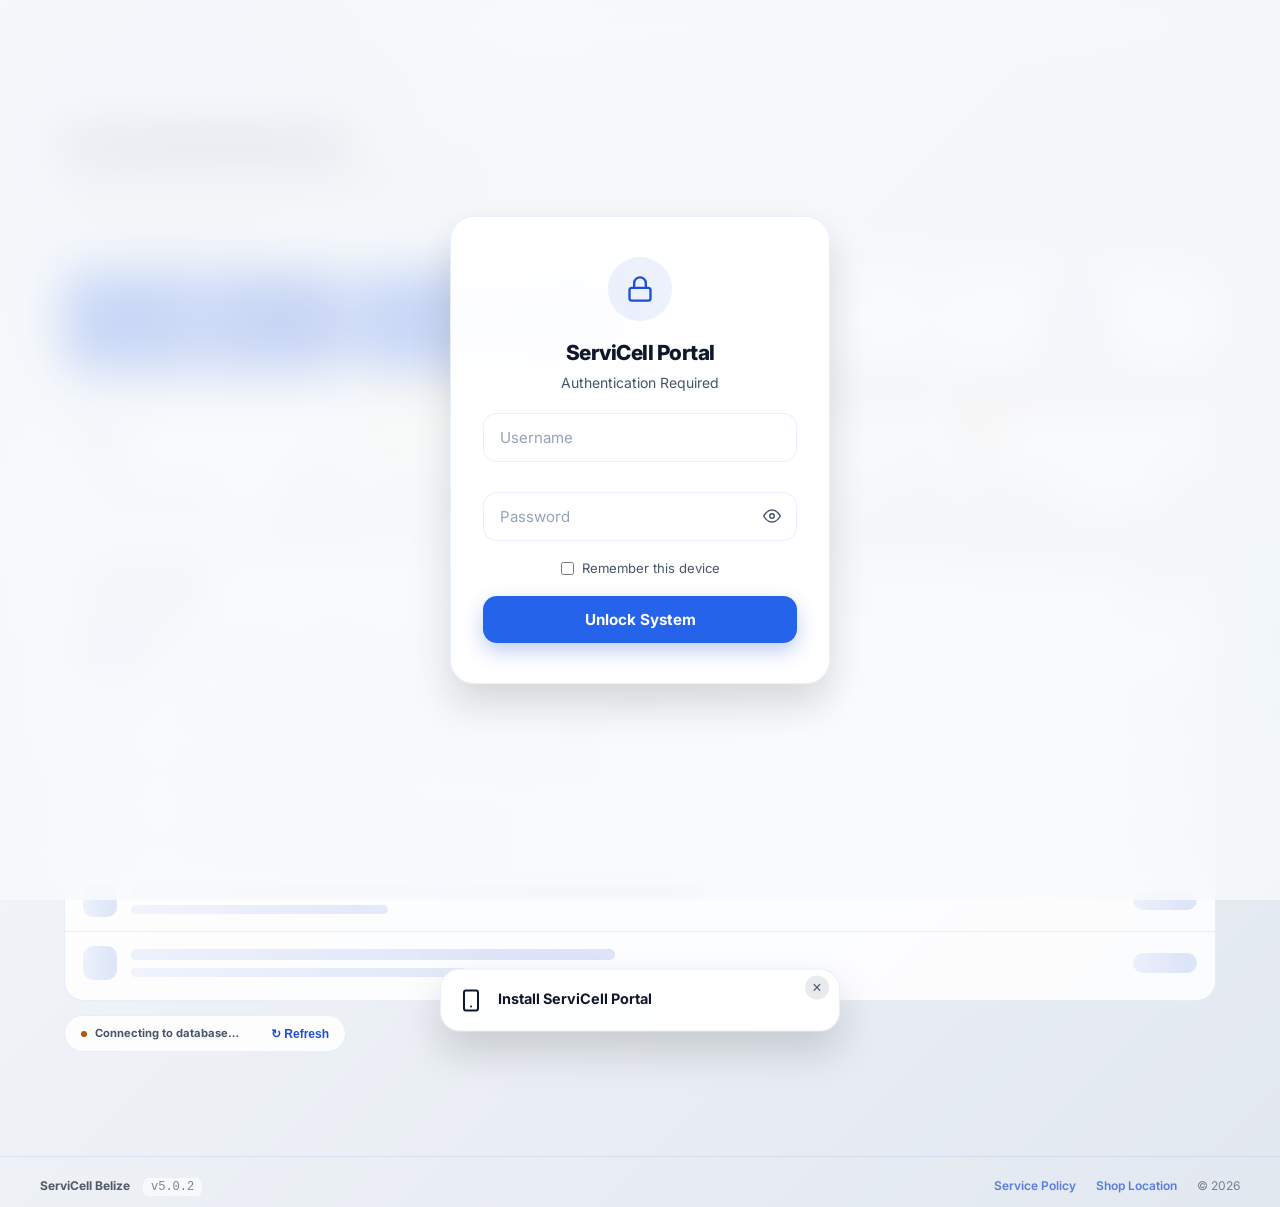
==== index.html @ 921173c6 "Allow pinch-zoom on every page, with 16px form fields on touch screens. Every page set maximum-scale" ====
<!DOCTYPE html>
<html lang="en" data-sc-build="20261112b">

<head>
    <link rel="manifest" href="manifest.json">
    <link rel="icon" href="favicon.png">
    <meta charset="UTF-8">
    <meta name="theme-color" content="#0f172a">
    <meta name="viewport" content="width=device-width, initial-scale=1.0">
    <title>Staff Portal | Home</title>
    <link rel="preconnect" href="https://fonts.googleapis.com">
    <link href="https://fonts.googleapis.com/css2?family=Inter:wght@400;500;600;700;800&display=swap" rel="stylesheet">
    <link rel="stylesheet" href="css/variables.css">
    <link rel="stylesheet" href="css/perf.css">
    <link rel="stylesheet" href="css/nav.css">
    <link rel="stylesheet" href="css/v5-shell.css">
    <link rel="stylesheet" href="css/v5-qol.css">
    <link rel="stylesheet" href="css/v5-a11y.css">
    <link rel="stylesheet" href="css/footer.css">
    <link rel="stylesheet" href="css/splash.css">

    <style>
        * {
            margin: 0;
            padding: 0;
            box-sizing: border-box;
        }

        body {
            font-family: var(--font-family);
            background: var(--bg-gradient);
            color: var(--text-main);
            line-height: 1.5;
            min-height: 100vh;
        }

        /* ── Background depth blobs ── */
        .bg-blobs {
            position: fixed;
            inset: 0;
            pointer-events: none;
            z-index: 0;
            overflow: hidden;
        }
        .bg-blob {
            position: absolute;
            border-radius: 50%;
            filter: blur(90px);
            opacity: 0.35;
        }
        .bg-blob-1 {
            width: 500px; height: 500px;
            background: rgba(var(--primary-rgb),0.18);
            top: -120px; left: -100px;
        }
        .bg-blob-2 {
            width: 400px; height: 400px;
            background: rgba(16,185,129,0.12);
            bottom: 10%; right: -80px;
        }
        .bg-blob-3 {
            width: 300px; height: 300px;
            background: rgba(245,158,11,0.09);
            top: 50%; left: 55%;
        }

        main {
            position: relative;
            z-index: 1;
            max-width: 1200px;
            margin: 0 auto;
            padding: calc(56px + var(--space-xl)) var(--space-md) var(--space-xl);
        }

        /* ── Page Header ── */
        .dash-header {
            margin-bottom: var(--space-lg);
            animation: fadeInUp 0.4s ease both;
        }

        .dash-header h1 {
            font-size: 1.9rem;
            font-weight: var(--font-bold);
            letter-spacing: -0.5px;
            color: var(--text-main);
        }

        .dash-header p {
            color: var(--text-dim);
            font-size: 0.92rem;
            margin-top: 4px;
        }

        .dash-header .date-chip {
            display: inline-flex;
            align-items: center;
            gap: 6px;
            margin-top: 10px;
            background: var(--glass);
            border: 1px solid var(--glass-border);
            border-radius: var(--radius-full);
            padding: 5px 14px;
            font-size: 0.78rem;
            font-weight: 600;
            color: var(--text-dim);
            backdrop-filter: blur(8px);
        }

        /* ── Stats Grid ── */
        .stats {
            display: grid;
            grid-template-columns: repeat(4, 1fr);
            gap: 14px;
            margin-bottom: var(--space-lg);
            animation: fadeInUp 0.4s ease 0.05s both;
        }

        .stat-card {
            background: var(--glass);
            border: 1px solid var(--glass-border);
            border-radius: 20px;
            padding: 22px 20px;
            box-shadow: var(--shadow-sm);
            backdrop-filter: blur(12px);
            position: relative;
            overflow: hidden;
            display: block;
            color: inherit;
            text-decoration: none;
            -webkit-tap-highlight-color: transparent;
            transition: transform var(--transition-fast), box-shadow var(--transition-fast), border-color var(--transition-fast);
        }

        @media (hover: hover) {
            .stat-card:hover {
                transform: translateY(-3px);
                box-shadow: var(--shadow-md);
                border-color: rgba(var(--primary-rgb), 0.3);
            }
        }

        .stat-card:active { transform: scale(0.98); }
        .stat-card:focus-visible { outline: 2px solid var(--primary); outline-offset: 2px; }

        .stat-card::before {
            content: '';
            position: absolute;
            top: 0;
            left: 0;
            width: 100%;
            height: 3px;
        }

        .stat-card.total::before  { background: var(--primary-fill); }
        .stat-card.progress::before { background: var(--warning); }
        .stat-card.ready::before  { background: var(--success); }
        .stat-card.urgent::before { background: var(--danger); }

        /* Subtle tinted glow in bottom-right corner */
        .stat-card::after {
            content: '';
            position: absolute;
            bottom: -30px;
            right: -30px;
            width: 100px;
            height: 100px;
            border-radius: 50%;
            opacity: 0.07;
        }
        .stat-card.total::after   { background: var(--primary-fill); }
        .stat-card.progress::after { background: var(--warning); }
        .stat-card.ready::after   { background: var(--success); }
        .stat-card.urgent::after  { background: var(--danger); }

        .stat-header {
            display: flex;
            align-items: center;
            justify-content: space-between;
            margin-bottom: 16px;
        }

        .stat-icon {
            width: 38px;
            height: 38px;
            border-radius: 11px;
            display: flex;
            align-items: center;
            justify-content: center;
            flex-shrink: 0;
        }

        .stat-icon svg { display: block; }

        .stat-card.total .stat-icon    { background: rgba(var(--primary-rgb),0.1);  color: var(--primary); }
        .stat-card.progress .stat-icon { background: rgba(245,158,11,0.1); color: var(--warning); }
        .stat-card.ready .stat-icon    { background: rgba(16,185,129,0.1); color: var(--success); }
        .stat-card.urgent .stat-icon   { background: rgba(239,68,68,0.1);  color: var(--danger); }

        .stat-value {
            font-size: 2.4rem;
            font-weight: var(--font-bold);
            line-height: 1;
            margin-bottom: 4px;
        }

        .stat-card.total .stat-value    { color: var(--primary); }
        .stat-card.progress .stat-value { color: var(--warning); }
        .stat-card.ready .stat-value    { color: var(--success); }
        .stat-card.urgent .stat-value   { color: var(--danger); }

        .stat-label {
            font-size: 0.72rem;
            font-weight: 700;
            text-transform: uppercase;
            letter-spacing: 0.8px;
            color: var(--text-dim);
        }

        .stat-loading {
            width: 40px;
            height: 8px;
            background: var(--glass-border);
            border-radius: 4px;
            animation: shimmer 1.5s infinite;
        }

        @keyframes shimmer {
            0%, 100% { opacity: 0.4; }
            50%       { opacity: 1; }
        }

        /* ── Two-col layout ── */
        .dash-grid {
            display: grid;
            grid-template-columns: 1fr;
            gap: 14px;
            animation: fadeInUp 0.4s ease 0.1s both;
        }

        /* ── Shared section card ── */
        .section-card {
            background: var(--glass);
            border: 1px solid var(--glass-border);
            border-radius: 20px;
            backdrop-filter: blur(12px);
            overflow: hidden;
        }

        .section-head {
            display: flex;
            align-items: center;
            justify-content: space-between;
            padding: 18px 22px 14px;
            border-bottom: 1px solid var(--glass-border);
        }

        .section-head h2 {
            font-size: 0.95rem;
            font-weight: 800;
            letter-spacing: -0.2px;
            color: var(--text-main);
            display: flex;
            align-items: center;
            gap: 8px;
        }

        .section-head h2 svg {
            color: var(--primary);
            flex-shrink: 0;
        }

        .section-head a {
            font-size: 0.75rem;
            font-weight: 600;
            color: var(--text-dim);
            text-decoration: none;
            transition: color var(--transition-fast);
            display: flex;
            align-items: center;
            gap: 4px;
        }

        .section-head a:hover { color: var(--primary); }

        /* ── Activity Feed ── */
        .activity-list { padding: 6px 0; }

        .activity-item {
            display: flex;
            align-items: center;
            gap: 14px;
            padding: 13px 22px;
            border-bottom: 1px solid var(--glass-border);
            transition: background var(--transition-fast);
            cursor: pointer;
            position: relative;
            color: inherit;
            text-decoration: none;
            -webkit-tap-highlight-color: transparent;
        }

        .activity-item:last-child { border-bottom: none; }

        @media (hover: hover) {
            .activity-item:hover { background: rgba(var(--primary-rgb),0.06); }
            .activity-item:hover .activity-chevron { color: var(--primary); transform: translateX(2px); }
        }

        .activity-item:active { background: rgba(var(--primary-rgb),0.1); }
        .activity-item:focus-visible { outline: 2px solid var(--primary); outline-offset: -2px; }

        .activity-chevron {
            flex-shrink: 0;
            color: var(--text-light);
            transition: color var(--transition-fast), transform var(--transition-fast);
        }

        /* Left-edge urgency accent */
        .activity-item.status-fixing  { border-left: 3px solid var(--danger); padding-left: 19px; }
        .activity-item.status-testing  { border-left: 3px solid var(--warning); padding-left: 19px; }
        .activity-item.status-ready    { border-left: 3px solid var(--success); padding-left: 19px; }
        .activity-item.status-received { border-left: 3px solid var(--primary); padding-left: 19px; }
        .activity-item.status-resolved,
        .activity-item.status-unsuccessful,
        .activity-item.status-abandoned {
            border-left: 3px solid transparent;
            padding-left: 19px;
            opacity: 0.75;
        }

        .activity-icon {
            width: 36px;
            height: 36px;
            border-radius: 10px;
            display: flex;
            align-items: center;
            justify-content: center;
            flex-shrink: 0;
        }

        .activity-icon svg { display: block; }

        .activity-content { flex: 1; min-width: 0; }

        .activity-title {
            font-weight: 600;
            font-size: 0.88rem;
            white-space: nowrap;
            overflow: hidden;
            text-overflow: ellipsis;
            color: var(--text-main);
        }

        .activity-meta {
            font-size: 0.74rem;
            color: var(--text-dim);
            margin-top: 2px;
        }

        .activity-badge {
            flex-shrink: 0;
            padding: 3px 10px;
            border-radius: 99px;
            font-size: 0.64rem;
            font-weight: 800;
            text-transform: uppercase;
            letter-spacing: 0.5px;
        }

        .badge-received    { background: rgba(var(--primary-rgb),0.1);    color: var(--primary); }
        .badge-fixing      { background: rgba(239,68,68,0.1);    color: #dc2626; }
        .badge-testing     { background: rgba(245,158,11,0.1);   color: #d97706; }
        .badge-ready       { background: rgba(16,185,129,0.1);   color: #059669; }
        .badge-resolved    { background: rgba(34,197,94,0.1);    color: #16a34a; }
        .badge-unsuccessful { background: rgba(100,116,139,0.12); color: #475569; }
        .badge-abandoned   { background: rgba(153,27,27,0.1);    color: #991b1b; }
        .badge-default     { background: rgba(var(--primary-rgb),0.1);    color: var(--primary); }

        .activity-empty {
            padding: 40px 22px;
            text-align: center;
            color: var(--text-dim);
            font-size: 0.88rem;
        }

        /* ── Recent Jobs tabs ── */
        .recent-tabs {
            display: flex;
            gap: 6px;
            padding: 10px 16px;
            border-bottom: 1px solid var(--glass-border);
            overflow-x: auto;
            scrollbar-width: none;
            -webkit-overflow-scrolling: touch;
        }

        .recent-tabs::-webkit-scrollbar { display: none; }

        .recent-tab {
            flex-shrink: 0;
            display: inline-flex;
            align-items: center;
            gap: 6px;
            min-height: 34px;
            padding: 0 14px;
            border-radius: 99px;
            border: 1px solid transparent;
            background: transparent;
            color: var(--text-dim);
            font-family: var(--font-family);
            font-size: 0.8rem;
            font-weight: 700;
            cursor: pointer;
            -webkit-tap-highlight-color: transparent;
            transition: background var(--transition-fast), color var(--transition-fast), border-color var(--transition-fast);
        }

        @media (hover: hover) {
            .recent-tab:hover { color: var(--text-main); background: rgba(var(--primary-rgb),0.06); }
        }

        .recent-tab.active {
            background: rgba(var(--primary-rgb),0.12);
            border-color: rgba(var(--primary-rgb),0.25);
            color: var(--primary);
        }

        .recent-tab:focus-visible { outline: 2px solid var(--primary); outline-offset: 1px; }

        .recent-tab-count {
            min-width: 20px;
            padding: 1px 6px;
            border-radius: 99px;
            background: rgba(var(--primary-rgb),0.1);
            font-size: 0.68rem;
            font-weight: 800;
            text-align: center;
        }

        .recent-tab-count:empty { display: none; }
        .recent-tab.is-alert .recent-tab-count { background: rgba(239,68,68,0.14); color: var(--danger); }

        .activity-meta .meta-warn { color: var(--danger); font-weight: 700; }
        .activity-meta .meta-soft { color: var(--warning); font-weight: 700; }

        /* Rows with call/message buttons: a full-row link sits underneath the buttons */
        .activity-cover {
            position: absolute;
            inset: 0;
            z-index: 0;
            border-radius: inherit;
        }

        .activity-cover:focus-visible { outline: 2px solid var(--primary); outline-offset: -2px; }

        .activity-actions {
            position: relative;
            z-index: 1;
            display: flex;
            gap: 6px;
            flex-shrink: 0;
        }

        .activity-act {
            width: 36px;
            height: 36px;
            border-radius: 50%;
            display: grid;
            place-items: center;
            border: 1px solid var(--glass-border);
            background: var(--glass-strong);
            color: var(--primary);
            text-decoration: none;
            -webkit-tap-highlight-color: transparent;
            transition: background var(--transition-fast), transform var(--transition-fast);
        }

        .activity-act.call { color: var(--success); }

        @media (hover: hover) {
            .activity-act:hover { background: rgba(var(--primary-rgb),0.12); transform: translateY(-1px); }
        }

        .activity-act:active { transform: scale(0.94); }

        /* ── Sync bar ── */
        .sync-bar {
            display: flex;
            align-items: center;
            justify-content: space-between;
            margin-top: 14px;
            padding: 9px 16px;
            background: var(--glass);
            border: 1px solid var(--glass-border);
            border-radius: var(--radius-full);
            font-size: 0.7rem;
            font-weight: 700;
            color: var(--text-dim);
            backdrop-filter: blur(8px);
            animation: fadeInUp 0.4s ease 0.15s both;
            max-width: fit-content;
            gap: 32px;
        }

        .sync-dot {
            width: 6px;
            height: 6px;
            border-radius: 50%;
            background: var(--success);
            animation: pulse 2s infinite;
        }

        .sync-dot.error   { background: var(--danger);  animation: none; }
        .sync-dot.loading { background: var(--warning); }

        @keyframes pulse {
            0%, 100% { opacity: 1; transform: scale(1); }
            50%       { opacity: 0.5; transform: scale(0.85); }
        }

        /* ── Animations ── */
        @keyframes fadeInUp {
            from { opacity: 0; transform: translateY(14px); }
            to   { opacity: 1; transform: translateY(0); }
        }

        /* ── Responsive ── */
        @media (max-width: 900px) {
            .stats      { grid-template-columns: repeat(2, 1fr); }
            .dash-grid  { grid-template-columns: 1fr; }
        }

        @media (max-width: 540px) {
            main { padding: calc(56px + var(--space-md)) var(--space-sm) var(--space-md); }

            .stats      { grid-template-columns: repeat(2, 1fr); gap: 10px; }
            .stat-card  { padding: 16px 14px; }
            .stat-value { font-size: 2rem; }

            .dash-header h1 { font-size: 1.5rem; }

            .activity-item { padding: 12px 16px; gap: 10px; }
            .activity-item.status-fixing,
            .activity-item.status-testing,
            .activity-item.status-ready,
            .activity-item.status-received,
            .activity-item.status-resolved,
            .activity-item.status-unsuccessful,
            .activity-item.status-abandoned { padding-left: 13px; }

        }

        /* ── LOGIN CARD (aligned to design system) ── */
        .login-overlay {
            position: fixed;
            inset: 0;
            background: var(--login-scrim, rgba(15, 23, 42, 0.45));
            backdrop-filter: blur(24px);
            -webkit-backdrop-filter: blur(24px);
            display: none;
            align-items: center;
            justify-content: center;
            z-index: 9000;
            opacity: 0;
            transition: opacity 0.8s ease;
        }

        .login-overlay.show {
            display: flex;
            opacity: 1;
        }

        .login-card {
            background: var(--glass-strong);
            padding: 40px 32px;
            border-radius: 24px;
            width: 100%;
            max-width: 380px;
            text-align: center;
            box-shadow: var(--shadow-lg);
            border: 1px solid var(--glass-border);
            transform: translateY(20px);
            transition: transform 0.6s cubic-bezier(0.175, 0.885, 0.32, 1.275);
        }

        .login-overlay.show .login-card { transform: translateY(0); }

        .lock-circle {
            width: 64px;
            height: 64px;
            background: rgba(var(--primary-rgb),0.08);
            border-radius: 50%;
            display: flex;
            align-items: center;
            justify-content: center;
            margin: 0 auto 16px;
            color: var(--primary);
        }

        .login-header h2 {
            font-weight: 800;
            color: var(--text-main);
            letter-spacing: -0.5px;
            font-size: 1.3rem;
            margin-bottom: 4px;
        }

        .login-header p {
            color: var(--text-dim);
            font-size: 0.875rem;
        }

        .login-notice {
            margin: 18px 0 -4px;
            padding: 12px 14px;
            border-radius: 14px;
            background: rgba(var(--primary-rgb),0.08);
            border: 1px solid rgba(var(--primary-rgb),0.2);
            color: var(--text-main);
            font-size: 0.84rem;
            line-height: 1.45;
            text-align: left;
            animation: fadeInUp 0.35s ease both;
        }
        .login-notice strong { display: block; font-weight: 700; margin-bottom: 2px; }
        .login-notice span { color: var(--text-dim); }
        .login-notice.is-warn {
            background: rgba(220,38,38,0.08);
            border-color: rgba(220,38,38,0.25);
        }
        .login-notice[hidden] { display: none; }

        .input-group {
            display: flex;
            flex-direction: column;
            gap: 10px;
        }

        .login-card .input-group input {
            width: 100%;
            padding: 14px 16px;
            border-radius: 14px;
            border: 1.5px solid var(--glass-border);
            background: var(--login-field-bg, var(--glass));
            margin-top: 20px;
            font-size: 15px;
            font-family: var(--font-family);
            outline: none;
            color: var(--text-main);
            transition: border-color 0.2s, box-shadow 0.2s, background 0.2s;
        }

        .login-card .input-group input::placeholder {
            color: var(--text-light);
            opacity: 1;
        }

        .login-card .input-group input:focus {
            border-color: var(--primary);
            box-shadow: 0 0 0 3px rgba(var(--primary-rgb),0.1);
        }

        .login-card .input-group input:-webkit-autofill,
        .login-card .input-group input:-webkit-autofill:hover,
        .login-card .input-group input:-webkit-autofill:focus {
            -webkit-text-fill-color: var(--text-main);
            caret-color: var(--text-main);
            transition: background-color 9999s ease-out 0s;
            box-shadow: 0 0 0 1000px var(--login-field-bg, var(--glass)) inset;
        }

        .login-card .remember-me input {
            accent-color: var(--primary);
        }

        .remember-me {
            display: flex;
            align-items: center;
            justify-content: center;
            gap: 8px;
            font-size: 0.82rem;
            color: var(--text-dim);
            margin: 18px 0;
            cursor: pointer;
            font-family: var(--font-family);
        }

        #loginBtn {
            width: 100%;
            padding: 14px;
            background: var(--primary-fill);
            color: white;
            border: none;
            border-radius: 14px;
            font-weight: 700;
            font-size: 0.95rem;
            font-family: var(--font-family);
            cursor: pointer;
            box-shadow: 0 8px 20px rgba(var(--primary-rgb),0.28);
            transition: all 0.2s;
        }

        #loginBtn:hover { background: var(--primary-fill-hover); transform: translateY(-1px); }
        #loginBtn:active { transform: scale(0.98); }

        #loginBtn:disabled {
            opacity: 0.6;
            cursor: not-allowed;
            transform: none;
        }

        .install-hint {
            position: fixed;
            bottom: 25px;
            left: 50%;
            transform: translateX(-50%) translateY(250%);
            width: calc(100% - 32px);
            max-width: 400px;
            background: var(--glass-strong);
            border-radius: 20px;
            box-shadow: var(--shadow-lg);
            z-index: 99999;
            transition: transform 0.6s cubic-bezier(0.19, 1, 0.22, 1);
            padding: 18px;
            border: 1px solid var(--glass-border);
            color: var(--text-main);
        }

        .install-hint.show { transform: translateX(-50%) translateY(0); }

        .hint-content {
            display: flex;
            align-items: center;
            gap: 15px;
            position: relative;
        }

        .hint-icon { font-size: 28px; }

        .hint-text strong {
            display: block;
            font-size: 0.9rem;
            margin-bottom: 3px;
            color: var(--text-main);
        }

        .hint-text p {
            font-size: 0.8rem;
            margin: 0;
            color: var(--text-dim);
            line-height: 1.4;
        }

        .hint-close {
            position: absolute;
            top: -12px;
            right: -8px;
            background: rgba(100,116,139,0.15);
            border: none;
            font-size: 1rem;
            color: var(--text-dim);
            width: 24px;
            height: 24px;
            border-radius: 50%;
            cursor: pointer;
            display: flex;
            align-items: center;
            justify-content: center;
        }

        .pass-wrap { position: relative; }
        .pass-wrap input { width: 100%; padding-right: 44px; }
        .pass-vis-btn {
            position: absolute; right: 12px; top: 50%; transform: translateY(-50%);
            background: none; border: none; cursor: pointer;
            color: var(--text-dim); padding: 4px; line-height: 1;
            display: flex; align-items: center; justify-content: center;
            transition: color 0.2s;
            margin-top: 10px;
        }
        .pass-vis-btn:hover { color: var(--primary); }
    </style>
    <script src="js/theme-init.js"></script>
    <script src="js/supabase.js"></script>
    <script src="js/api.js"></script>
    <script src="js/auth-guard.js"></script>
</head>

<body>
    <div class="bg-blobs" aria-hidden="true">
        <div class="bg-blob bg-blob-1"></div>
        <div class="bg-blob bg-blob-2"></div>
        <div class="bg-blob bg-blob-3"></div>
    </div>
    <div id="loginOverlay" class="login-overlay">
        <div class="login-card">
            <div class="login-header">
                <div class="lock-circle">
                    <svg width="28" height="28" viewBox="0 0 24 24" fill="none" stroke="currentColor" stroke-width="2" stroke-linecap="round" stroke-linejoin="round"><rect x="3" y="11" width="18" height="11" rx="2" ry="2"/><path d="M7 11V7a5 5 0 0 1 10 0v4"/></svg>
                </div>
                <h2>ServiCell Portal</h2>
                <p>Authentication Required</p>
            </div>

            <div class="login-notice" id="loginNotice" role="status" aria-live="polite" hidden></div>

            <div class="input-group">
                <input type="text" id="userInput" placeholder="Username"
                    onkeydown="if(event.key==='Enter') checkLogin()">
                <div class="pass-wrap">
                    <input type="password" id="passInput" placeholder="Password"
                        onkeydown="if(event.key==='Enter') checkLogin()">
                    <button type="button" class="pass-vis-btn" id="passVisBtn" onclick="togglePassVis()" aria-label="Toggle password visibility">
                        <svg id="eyeIcon" width="18" height="18" viewBox="0 0 24 24" fill="none" stroke="currentColor" stroke-width="2" stroke-linecap="round" stroke-linejoin="round">
                            <path d="M1 12s4-8 11-8 11 8 11 8-4 8-11 8-11-8-11-8z"/><circle cx="12" cy="12" r="3"/>
                        </svg>
                        <svg id="eyeOffIcon" width="18" height="18" viewBox="0 0 24 24" fill="none" stroke="currentColor" stroke-width="2" stroke-linecap="round" stroke-linejoin="round" style="display:none;">
                            <path d="M17.94 17.94A10.07 10.07 0 0 1 12 20c-7 0-11-8-11-8a18.45 18.45 0 0 1 5.06-5.94M9.9 4.24A9.12 9.12 0 0 1 12 4c7 0 11 8 11 8a18.5 18.5 0 0 1-2.16 3.19m-6.72-1.07a3 3 0 1 1-4.24-4.24"/><line x1="1" y1="1" x2="23" y2="23"/>
                        </svg>
                    </button>
                </div>
            </div>

            <label class="remember-me">
                <input type="checkbox" id="rememberMe">
                <span>Remember this device</span>
            </label>

            <button onclick="checkLogin()" id="loginBtn">Unlock System</button>
        </div>
    </div>

    <div id="nav-placeholder"></div>

    <main>
        <div class="dash-header">
            <h1>ServiCell Dashboard</h1>
            <p id="dashGreeting">Welcome back. Here's what's happening in the shop today.</p>
            <div class="date-chip">
                <svg width="13" height="13" viewBox="0 0 24 24" fill="none" stroke="currentColor" stroke-width="2.5" stroke-linecap="round" stroke-linejoin="round"><rect x="3" y="4" width="18" height="18" rx="2" ry="2"/><line x1="16" y1="2" x2="16" y2="6"/><line x1="8" y1="2" x2="8" y2="6"/><line x1="3" y1="10" x2="21" y2="10"/></svg>
                <span id="todayDate">—</span>
            </div>
        </div>

        <div class="sc-v5-hero-actions" id="scV5HeroActions" data-tour="home-quick-actions">
            <a href="sales.html#new" class="sc-v5-hero-btn primary" data-role="cashier,manager">
                <span class="sc-v5-hero-icon"><span data-icon="dollar" data-icon-size="20"></span></span>
                New Sale
            </a>
            <a href="new-job.html" class="sc-v5-hero-btn primary">
                <span class="sc-v5-hero-icon"><span data-icon="plus" data-icon-size="20"></span></span>
                New Job
            </a>
            <a href="current-jobs.html" class="sc-v5-hero-btn">
                <span class="sc-v5-hero-icon"><span data-icon="wrench" data-icon-size="20"></span></span>
                Jobs
            </a>
            <a href="sales.html#eod" class="sc-v5-hero-btn" data-role="cashier,manager">
                <span class="sc-v5-hero-icon"><span data-icon="drawer" data-icon-size="20"></span></span>
                End of Day
            </a>
        </div>

        <div class="stats">
            <a href="current-jobs.html" class="stat-card total" aria-label="View all active jobs">
                <div class="stat-header">
                    <div class="stat-icon">
                        <svg width="18" height="18" viewBox="0 0 24 24" fill="none" stroke="currentColor" stroke-width="2" stroke-linecap="round" stroke-linejoin="round"><path d="M14 2H6a2 2 0 0 0-2 2v16a2 2 0 0 0 2 2h12a2 2 0 0 0 2-2V8z"/><polyline points="14 2 14 8 20 8"/><line x1="16" y1="13" x2="8" y2="13"/><line x1="16" y1="17" x2="8" y2="17"/><polyline points="10 9 9 9 8 9"/></svg>
                    </div>
                </div>
                <div class="stat-value" id="statTotal"><div class="stat-loading"></div></div>
                <div class="stat-label">Total Active Jobs</div>
            </a>
            <a href="current-jobs.html?filter=inprogress" class="stat-card progress" aria-label="View jobs in progress">
                <div class="stat-header">
                    <div class="stat-icon">
                        <svg width="18" height="18" viewBox="0 0 24 24" fill="none" stroke="currentColor" stroke-width="2" stroke-linecap="round" stroke-linejoin="round"><circle cx="12" cy="12" r="3"/><path d="M19.07 4.93a10 10 0 0 1 0 14.14"/><path d="M4.93 4.93a10 10 0 0 0 0 14.14"/></svg>
                    </div>
                </div>
                <div class="stat-value" id="statProgress"><div class="stat-loading"></div></div>
                <div class="stat-label">In Progress</div>
            </a>
            <a href="current-jobs.html?filter=ready" class="stat-card ready" aria-label="View jobs ready for pickup">
                <div class="stat-header">
                    <div class="stat-icon">
                        <svg width="18" height="18" viewBox="0 0 24 24" fill="none" stroke="currentColor" stroke-width="2" stroke-linecap="round" stroke-linejoin="round"><polyline points="20 6 9 17 4 12"/></svg>
                    </div>
                </div>
                <div class="stat-value" id="statReady"><div class="stat-loading"></div></div>
                <div class="stat-label">Ready for Pickup</div>
            </a>
            <a href="current-jobs.html?filter=expiring" class="stat-card urgent" aria-label="View jobs expiring soon">
                <div class="stat-header">
                    <div class="stat-icon">
                        <svg width="18" height="18" viewBox="0 0 24 24" fill="none" stroke="currentColor" stroke-width="2" stroke-linecap="round" stroke-linejoin="round"><circle cx="12" cy="12" r="10"/><line x1="12" y1="8" x2="12" y2="12"/><line x1="12" y1="16" x2="12.01" y2="16"/></svg>
                    </div>
                </div>
                <div class="stat-value" id="statUrgent"><div class="stat-loading"></div></div>
                <div class="stat-label">Expiring Soon</div>
            </a>
        </div>

        <div class="dash-grid">
            <div class="section-card">
                <div class="section-head">
                    <h2>
                        <svg width="16" height="16" viewBox="0 0 24 24" fill="none" stroke="currentColor" stroke-width="2.5" stroke-linecap="round" stroke-linejoin="round"><path d="M14 2H6a2 2 0 0 0-2 2v16a2 2 0 0 0 2 2h12a2 2 0 0 0 2-2V8z"/><polyline points="14 2 14 8 20 8"/></svg>
                        Recent Jobs
                    </h2>
                    <a href="current-jobs.html" id="recentViewAll">
                        View all
                        <svg width="12" height="12" viewBox="0 0 24 24" fill="none" stroke="currentColor" stroke-width="2.5" stroke-linecap="round" stroke-linejoin="round"><polyline points="9 18 15 12 9 6"/></svg>
                    </a>
                </div>
                <div class="recent-tabs" id="recentTabs" role="tablist" aria-label="Filter recent jobs">
                    <button type="button" class="recent-tab active" role="tab" aria-selected="true" data-tab="latest">Latest</button>
                    <button type="button" class="recent-tab" role="tab" aria-selected="false" data-tab="mine">Mine <span class="recent-tab-count"></span></button>
                    <button type="button" class="recent-tab" role="tab" aria-selected="false" data-tab="ready">Ready <span class="recent-tab-count"></span></button>
                    <button type="button" class="recent-tab" role="tab" aria-selected="false" data-tab="expiring">Expiring <span class="recent-tab-count"></span></button>
                    <button type="button" class="recent-tab" role="tab" aria-selected="false" data-tab="stale">Stale <span class="recent-tab-count"></span></button>
                </div>
                <div class="activity-list" id="activityList" role="tabpanel">
                    <div class="sc-skel-list" role="status" aria-label="Loading">
                        <div class="sc-skel-row"><span class="sc-skel sc-skel-avatar"></span><span class="sc-skel-lines"><span class="sc-skel sc-skel-line" style="width:58%"></span><span class="sc-skel sc-skel-line sm" style="width:34%"></span></span><span class="sc-skel sc-skel-pill"></span></div>
                        <div class="sc-skel-row"><span class="sc-skel sc-skel-avatar"></span><span class="sc-skel-lines"><span class="sc-skel sc-skel-line" style="width:49%"></span><span class="sc-skel sc-skel-line sm" style="width:26%"></span></span><span class="sc-skel sc-skel-pill"></span></div>
                        <div class="sc-skel-row"><span class="sc-skel sc-skel-avatar"></span><span class="sc-skel-lines"><span class="sc-skel sc-skel-line" style="width:40%"></span><span class="sc-skel sc-skel-line sm" style="width:34%"></span></span><span class="sc-skel sc-skel-pill"></span></div>
                        <div class="sc-skel-row"><span class="sc-skel sc-skel-avatar"></span><span class="sc-skel-lines"><span class="sc-skel sc-skel-line" style="width:58%"></span><span class="sc-skel sc-skel-line sm" style="width:26%"></span></span><span class="sc-skel sc-skel-pill"></span></div>
                        <div class="sc-skel-row"><span class="sc-skel sc-skel-avatar"></span><span class="sc-skel-lines"><span class="sc-skel sc-skel-line" style="width:49%"></span><span class="sc-skel sc-skel-line sm" style="width:34%"></span></span><span class="sc-skel sc-skel-pill"></span></div>
                    </div>
                </div>
            </div>

        </div>

        <div class="sync-bar">
            <div style="display:flex;align-items:center;gap:8px;">
                <div class="sync-dot loading" id="syncDot"></div>
                <span id="syncText">Connecting to database…</span>
            </div>
            <button onclick="loadDashboard()"
                style="background:none;border:none;cursor:pointer;font-size:0.75rem;font-weight:700;color:var(--primary);">↻
                Refresh</button>
        </div>
    </main>

    <div id="footer-placeholder"></div>
    <div id="install-hint" class="install-hint">
        <div class="hint-content">
            <span class="hint-icon" data-icon="smartphone" data-icon-size="24"></span>
            <div class="hint-text">
                <strong>Install ServiCell Portal</strong>
                <p id="hint-apple" style="display:none;">
                    Tap <svg width="16" height="16" viewBox="0 0 50 50" style="vertical-align:middle;display:inline-block;" fill="#007AFF" xmlns="http://www.w3.org/2000/svg"><path d="M30.3 13.7L25 8.4l-5.3 5.3-1.4-1.4L25 5.6l6.7 6.7z"/><path d="M24 7h2v21h-2z"/><path d="M35 40H15c-1.7 0-3-1.3-3-3V19c0-1.7 1.3-3 3-3h7v2h-7c-.6 0-1 .4-1 1v18c0 .6.4 1 1 1h20c.6 0 1-.4 1-1V19c0-.6-.4-1-1-1h-7v-2h7c1.7 0 3 1.3 3 3v18c0 1.7-1.3 3-3 3z"/></svg>
                    then <b>'Add to Home Screen'</b>
                </p>
                <p id="hint-android" style="display:none;">
                    Tap <b>(⋮)</b> then <b>'Install app'</b> or <b>'Add to Home'</b>
                </p>
            </div>
            <button onclick="this.parentElement.parentElement.classList.remove('show')"
                class="hint-close">&times;</button>
        </div>
    </div>

    <script src="js/icons.js"></script>
<script src="js/staff-banner.js"></script>
<script src="js/v5-shell.js"></script>
<script src="js/components.js"></script>
<script src="js/v5-qol.js"></script>
    <script>
        // ── HARD PWA WALL ENFORCEMENT ──────────────────────────────────────
        (function enforcePWA() {
            const isIOS = /iphone|ipad|ipod/i.test(navigator.userAgent);
            const isAndroid = /android/i.test(navigator.userAgent);
            const isMobile = isIOS || isAndroid;

            function isStandalone() {
                return window.navigator.standalone === true ||
                    window.matchMedia('(display-mode: standalone)').matches ||
                    document.referrer.includes('android-app://');
            }

            // Create the wall HTML if it doesn't exist
            if (!document.getElementById('pwa-wall')) {
                const wall = document.createElement('div');
                wall.id = 'pwa-wall';
                wall.innerHTML = `
                <div style="position:fixed;inset:0;background:linear-gradient(135deg,#667eea 0%,#764ba2 100%);z-index:999999;display:flex;flex-direction:column;align-items:center;justify-content:center;padding:24px;text-align:center;font-family:Inter,sans-serif;">
                    <div style="position:absolute;inset:0;background:url('data:image/svg+xml,%3Csvg width=\'60\' height=\'60\' viewBox=\'0 0 60 60\' xmlns=\'http://www.w3.org/2000/svg\'%3E%3Cg fill=\'none\' fill-rule=\'evenodd\'%3E%3Cg fill=\'%23ffffff\' fill-opacity=\'0.05\'%3E%3Cpath d=\'M36 34v-4h-2v4h-4v2h4v4h2v-4h4v-2h-4zm0-30V0h-2v4h-4v2h4v4h2V6h4V4h-4zM6 34v-4H4v4H0v2h4v4h2v-4h4v-2H6zM6 4V0H4v4H0v2h4v4h2V6h4V4H6z\'/%3E%3C/g%3E%3C/g%3E%3C/svg%3E');opacity:0.3;"></div>
                    <div style="position:relative;z-index:1;max-width:400px;animation:slideUp 0.6s cubic-bezier(0.175,0.885,0.32,1.275);">
                        <div style="width:120px;height:120px;background:white;border-radius:28px;display:flex;align-items:center;justify-content:center;margin:0 auto 24px;box-shadow:0 20px 60px rgba(0,0,0,0.3);" data-icon="smartphone" data-icon-size="56"></div>
                        <h1 style="color:white;font-size:1.8rem;font-weight:800;margin-bottom:12px;letter-spacing:-0.5px;">Install Required</h1>
                        <p style="color:rgba(255,255,255,0.9);font-size:1rem;margin-bottom:32px;line-height:1.6;">ServiCell Portal must be installed on your home screen to ensure secure access and optimal performance.</p>
                        
                        <div id="ios-steps" style="display:none;background:rgba(255,255,255,0.15);backdrop-filter:blur(10px);border-radius:20px;padding:24px;margin-bottom:24px;border:1px solid rgba(255,255,255,0.2);text-align:left;">
                            <div style="display:flex;align-items:center;gap:16px;margin-bottom:16px;color:white;">
                                <div style="width:36px;height:36px;background:rgba(255,255,255,0.2);border-radius:50%;display:flex;align-items:center;justify-content:center;font-weight:700;font-size:0.9rem;flex-shrink:0;">1</div>
                                <div style="font-size:0.95rem;font-weight:500;"><strong style="display:block;font-weight:700;margin-bottom:2px;">Tap the Share button</strong>at the bottom of Safari</div>
                            </div>
                            <div style="display:flex;align-items:center;gap:16px;color:white;">
                                <div style="width:36px;height:36px;background:rgba(255,255,255,0.2);border-radius:50%;display:flex;align-items:center;justify-content:center;font-weight:700;font-size:0.9rem;flex-shrink:0;">2</div>
                                <div style="font-size:0.95rem;font-weight:500;"><strong style="display:block;font-weight:700;margin-bottom:2px;">Scroll and tap "Add to Home Screen"</strong>Then tap "Add" to install</div>
                            </div>
                        </div>

                        <div id="android-steps" style="display:none;background:rgba(255,255,255,0.15);backdrop-filter:blur(10px);border-radius:20px;padding:24px;margin-bottom:24px;border:1px solid rgba(255,255,255,0.2);text-align:left;">
                            <div style="display:flex;align-items:center;gap:16px;margin-bottom:16px;color:white;">
                                <div style="width:36px;height:36px;background:rgba(255,255,255,0.2);border-radius:50%;display:flex;align-items:center;justify-content:center;font-weight:700;font-size:0.9rem;flex-shrink:0;">1</div>
                                <div style="font-size:0.95rem;font-weight:500;"><strong style="display:block;font-weight:700;margin-bottom:2px;">Tap the menu (⋮)</strong>in the top right corner</div>
                            </div>
                            <div style="display:flex;align-items:center;gap:16px;color:white;">
                                <div style="width:36px;height:36px;background:rgba(255,255,255,0.2);border-radius:50%;display:flex;align-items:center;justify-content:center;font-weight:700;font-size:0.9rem;flex-shrink:0;">2</div>
                                <div style="font-size:0.95rem;font-weight:500;"><strong style="display:block;font-weight:700;margin-bottom:2px;">Tap "Install app" or "Add to Home screen"</strong>Then confirm to install</div>
                            </div>
                        </div>

                        <button id="checkInstallBtn" style="background:white;color:#764ba2;border:none;padding:16px 32px;border-radius:14px;font-weight:700;font-size:1rem;cursor:pointer;box-shadow:0 10px 30px rgba(0,0,0,0.2);width:100%;max-width:280px;">I've Installed It</button>
                        <div id="checkingMsg" style="display:none;color:rgba(255,255,255,0.8);font-size:0.9rem;margin-top:16px;"><span style="display:inline-block;width:16px;height:16px;border:2px solid rgba(255,255,255,0.3);border-top-color:white;border-radius:50%;animation:spin 1s linear infinite;margin-right:8px;vertical-align:middle;"></span>Checking installation...</div>
                    </div>
                </div>
                <style>@keyframes slideUp{from{opacity:0;transform:translateY(30px)}to{opacity:1;transform:translateY(0)}}@keyframes spin{to{transform:rotate(360deg)}}</style>
            `;
                document.body.appendChild(wall);

                // Add click handler
                document.getElementById('checkInstallBtn').addEventListener('click', function () {
                    const btn = this;
                    const checking = document.getElementById('checkingMsg');

                    btn.disabled = true;
                    btn.textContent = 'Checking...';
                    checking.style.display = 'block';

                    let checks = 0;
                    const maxChecks = 5;

                    const interval = setInterval(function () {
                        checks++;

                        if (isStandalone()) {
                            clearInterval(interval);
                            document.getElementById('pwa-wall').style.display = 'none';
                            document.body.style.overflow = '';
                            document.body.style.touchAction = '';
                            // Trigger original DOMContentLoaded logic
                            initOriginalApp();
                            return;
                        }

                        if (checks >= maxChecks) {
                            clearInterval(interval);
                            btn.disabled = false;
                            btn.textContent = 'Try Again';
                            checking.style.display = 'none';

                            if (isIOS) {
                                alert('App not detected. Please make sure you:\n1. Tapped the Share button\n2. Selected "Add to Home Screen"\n3. Tapped "Add" in the top right\n\nThen open the app from your home screen icon.');
                            } else {
                                alert('App not detected. Please install it from your browser menu, then open it from your home screen.');
                            }
                        }
                    }, 1000);
                });
            }

            // Show appropriate steps
            if (isMobile && !isStandalone()) {
                document.body.style.overflow = 'hidden';
                document.body.style.touchAction = 'none';
                if (isIOS) document.getElementById('ios-steps').style.display = 'block';
                if (isAndroid) document.getElementById('android-steps').style.display = 'block';
            } else {
                document.getElementById('pwa-wall').style.display = 'none';
                document.body.style.overflow = '';
                document.body.style.touchAction = '';
            }

            // Periodic check
            if (isMobile && !isStandalone()) {
                setInterval(function () {
                    if (isStandalone()) location.reload();
                }, 2000);
            }
        })();

        // ── ORIGINAL APP LOGIC (unchanged) ─────────────────────────────────
        // SCRIPT_URL is provided globally by js/api.js

        document.getElementById('todayDate').textContent = new Date().toLocaleDateString('en-US', {
            weekday: 'long', month: 'long', day: 'numeric', year: 'numeric'
        });

        // ── Personalised greeting ─────────────────────────────────────────────
        (function () {
            const user = (localStorage.getItem('scUser') || sessionStorage.getItem('scUser') || '');
            const name = localStorage.getItem('scDisplayName') || sessionStorage.getItem('scDisplayName') || '';
            if (name) {
                const h = new Date().getHours();
                const tod = h < 12 ? 'Good morning' : h < 17 ? 'Good afternoon' : 'Good evening';
                document.getElementById('dashGreeting').textContent = tod + ', ' + name + '. Here\'s what\'s happening in the shop today.';
            }
        })();

        function classifyStatus(job) {
            const s = String(job.status || '').toLowerCase();
            if (s.includes('abandoned')) return 'abandoned';
            if (['fixing', 'repairing', 'work'].some(w => s.includes(w))) return 'fixing';
            if (['testing', 'qc', 'checking'].some(w => s.includes(w))) return 'testing';
            if (['completed', 'ready', 'pickup'].some(w => s.includes(w))) return 'ready';
            if (['unsuccessful', 'no fix'].some(w => s.includes(w))) return 'unsuccessful';
            if (['resolved', 'handed over'].some(w => s.includes(w))) return 'resolved';
            return 'received';
        }

        const statusLabel = {
            received: 'Received',
            fixing: 'Repairing',
            testing: 'Testing',
            ready: 'Ready',
            unsuccessful: 'No Fix',
            abandoned: 'Abandoned',
            resolved: 'Resolved'
        };

        const statusIcon = {
            received:     { svg: '<svg width="15" height="15" viewBox="0 0 24 24" fill="none" stroke="currentColor" stroke-width="2" stroke-linecap="round" stroke-linejoin="round"><rect x="5" y="2" width="14" height="20" rx="2" ry="2"/><line x1="12" y1="18" x2="12.01" y2="18"/></svg>', bg: 'rgba(var(--primary-rgb),0.1)',    color: 'var(--primary)' },
            fixing:       { svg: '<svg width="15" height="15" viewBox="0 0 24 24" fill="none" stroke="currentColor" stroke-width="2" stroke-linecap="round" stroke-linejoin="round"><path d="M14.7 6.3a1 1 0 0 0 0 1.4l1.6 1.6a1 1 0 0 0 1.4 0l3.77-3.77a6 6 0 0 1-7.94 7.94l-6.91 6.91a2.12 2.12 0 0 1-3-3l6.91-6.91a6 6 0 0 1 7.94-7.94l-3.76 3.76z"/></svg>', bg: 'rgba(239,68,68,0.1)',   color: 'var(--danger)' },
            testing:      { svg: '<svg width="15" height="15" viewBox="0 0 24 24" fill="none" stroke="currentColor" stroke-width="2" stroke-linecap="round" stroke-linejoin="round"><path d="M9 3H5a2 2 0 0 0-2 2v4m6-6h10a2 2 0 0 1 2 2v4M9 3v11m0 0H5a2 2 0 0 0-2 2v2a2 2 0 0 0 2 2h14a2 2 0 0 0 2-2v-2a2 2 0 0 0-2-2h-4m-6 0h6"/></svg>', bg: 'rgba(245,158,11,0.1)',  color: 'var(--warning)' },
            ready:        { svg: '<svg width="15" height="15" viewBox="0 0 24 24" fill="none" stroke="currentColor" stroke-width="2" stroke-linecap="round" stroke-linejoin="round"><polyline points="20 6 9 17 4 12"/></svg>', bg: 'rgba(16,185,129,0.1)',  color: 'var(--success)' },
            unsuccessful: { svg: '<svg width="15" height="15" viewBox="0 0 24 24" fill="none" stroke="currentColor" stroke-width="2" stroke-linecap="round" stroke-linejoin="round"><line x1="18" y1="6" x2="6" y2="18"/><line x1="6" y1="6" x2="18" y2="18"/></svg>', bg: 'rgba(100,116,139,0.1)', color: 'var(--text-dim)' },
            abandoned:    { svg: '<svg width="15" height="15" viewBox="0 0 24 24" fill="none" stroke="currentColor" stroke-width="2" stroke-linecap="round" stroke-linejoin="round"><circle cx="12" cy="12" r="10"/><polyline points="12 6 12 12 16 14"/></svg>', bg: 'rgba(153,27,27,0.1)',   color: '#991b1b' },
            resolved:     { svg: '<svg width="15" height="15" viewBox="0 0 24 24" fill="none" stroke="currentColor" stroke-width="2" stroke-linecap="round" stroke-linejoin="round"><path d="M17 21v-2a4 4 0 0 0-4-4H5a4 4 0 0 0-4 4v2"/><circle cx="9" cy="7" r="4"/><path d="M23 21v-2a4 4 0 0 0-3-3.87"/><path d="M16 3.13a4 4 0 0 1 0 7.75"/></svg>', bg: 'rgba(16,185,129,0.08)',  color: 'var(--success)' }
        };

        function applyV5HeroRoles() {
            const role = typeof getUserRole === 'function' ? getUserRole() : 'technician';
            document.querySelectorAll('#scV5HeroActions [data-role]').forEach(function (el) {
                const allowed = (el.getAttribute('data-role') || '').split(',').map(function (s) { return s.trim(); });
                el.style.display = allowed.indexOf(role) !== -1 ? '' : 'none';
            });
            if (typeof initDataIcons === 'function') initDataIcons(document.getElementById('scV5HeroActions'));
        }

        async function loadDashboard() {
            applyV5HeroRoles();
            setSyncState('loading', 'Syncing…');
            try {
                const data = await apiGet({ action: 'list' });
                const jobs = data.jobs || [];
                localStorage.setItem('sc_cache_jobs', JSON.stringify(jobs));
                renderStats(jobs);
                renderActivity(jobs);
                const syncTime = new Date().toLocaleTimeString([], { hour: '2-digit', minute: '2-digit' });
                setSyncState('ok', 'Last sync: ' + syncTime);
                localStorage.setItem('scLastSync', new Date().toLocaleString());
            } catch (err) {
                const cached = localStorage.getItem('sc_cache_jobs');
                if (cached) {
                    const jobs = JSON.parse(cached);
                    renderStats(jobs);
                    renderActivity(jobs);
                    setSyncState('error', 'Offline — showing cached data');
                } else {
                    setSyncState('error', 'Sync failed — check connection');
                    document.getElementById('activityList').innerHTML =
                        `<div class="activity-empty">Could not load jobs. Check your connection.</div>`;
                }
                console.error(err);
            }
        }

        // Auto-reload when connection is restored
        window.addEventListener('sc-back-online', loadDashboard);

        function renderStats(jobs) {
            const inProgress = jobs.filter(j => ['fixing', 'testing', 'received'].includes(classifyStatus(j))).length;
            const ready = jobs.filter(j => classifyStatus(j) === 'ready').length;
            const urgent = jobs.filter(j => {
                const c = classifyStatus(j);
                if (!['ready', 'unsuccessful'].includes(c)) return false;
                if (!j.dateCompleted) return false;
                const daysLeft = 90 - Math.floor((new Date() - new Date(j.dateCompleted)) / 86400000);
                return daysLeft <= 7 && daysLeft >= 0;
            }).length;

            document.getElementById('statTotal').textContent = jobs.length;
            document.getElementById('statProgress').textContent = inProgress;
            document.getElementById('statReady').textContent = ready;
            document.getElementById('statUrgent').textContent = urgent;
        }

        function escH(s) {
            const d = document.createElement('div');
            d.textContent = String(s || '');
            return d.innerHTML;
        }

        // ── Recent Jobs tabs ──
        const RECENT_LIMIT = 6;
        const STALE_DAYS = 14;
        const DAY_MS = 86400000;
        const IN_PROGRESS = ['received', 'fixing', 'testing'];
        const RECENT_VIEW_ALL = {
            latest: 'current-jobs.html',
            mine: 'current-jobs.html?filter=mine',
            ready: 'current-jobs.html?filter=ready',
            expiring: 'current-jobs.html?filter=expiring',
            stale: 'current-jobs.html?filter=stale'
        };
        const RECENT_EMPTY = {
            latest: 'No jobs yet.',
            mine: 'Nothing claimed by you right now. Claim a job from Current Jobs and it shows up here.',
            ready: 'No devices waiting for pickup.',
            expiring: 'Nothing is close to its 90-day pickup deadline.',
            stale: 'No repairs have been sitting for ' + STALE_DAYS + '+ days. Nice work!'
        };
        let _recentTab = sessionStorage.getItem('scDashTab') || 'latest';
        let _dashJobs = [];

        function daysSince(d) {
            const t = d ? new Date(d).getTime() : NaN;
            return isNaN(t) ? null : Math.floor((Date.now() - t) / DAY_MS);
        }

        function pickupDaysLeft(j) {
            const since = daysSince(j.dateCompleted);
            return since === null ? null : 90 - since;
        }

        function isMine(j, me) {
            const who = me.toLowerCase();
            return !!who && ['claimedBy', 'technician'].some(k => String(j[k] || '').toLowerCase() === who);
        }

        function recentBuckets(jobs) {
            const me = localStorage.getItem('scUser') || sessionStorage.getItem('scUser') || '';
            const byOldest = (key) => (a, b) => new Date(a[key]) - new Date(b[key]);
            return {
                latest: jobs,
                mine: jobs.filter(j => isMine(j, me) && !['resolved', 'abandoned'].includes(classifyStatus(j))),
                ready: jobs.filter(j => classifyStatus(j) === 'ready').sort(byOldest('dateCompleted')),
                expiring: jobs.filter(j => {
                    if (!['ready', 'unsuccessful'].includes(classifyStatus(j))) return false;
                    const left = pickupDaysLeft(j);
                    return left !== null && left >= 0 && left <= 7;
                }).sort((a, b) => pickupDaysLeft(a) - pickupDaysLeft(b)),
                stale: jobs.filter(j => IN_PROGRESS.includes(classifyStatus(j)) && (daysSince(j.dateReceived) || 0) >= STALE_DAYS)
                    .sort(byOldest('dateReceived'))
            };
        }

        function phoneHref(p) {
            const d = String(p || '').replace(/\D/g, '');
            if (d.length < 7 || /^0+$/.test(d)) return '';
            return 'tel:' + (d.length === 7 ? '+501' + d : '+' + d);
        }

        function recentMeta(j, tab) {
            const name = escH(j.customerName || 'Walk-in');
            const id = '#' + escH(j.id);
            if (tab === 'expiring') {
                const left = pickupDaysLeft(j);
                const txt = left === 0 ? 'last day' : left + (left === 1 ? ' day' : ' days') + ' left';
                return `${name} &nbsp;·&nbsp; ${id} &nbsp;·&nbsp; <span class="meta-warn">${txt}</span>`;
            }
            if (tab === 'stale') {
                const d = daysSince(j.dateReceived);
                return `${name} &nbsp;·&nbsp; ${id} &nbsp;·&nbsp; <span class="meta-soft">${d} days in shop</span>`;
            }
            if (tab === 'ready') {
                const d = daysSince(j.dateCompleted);
                const waiting = d === null ? '' : d === 0 ? 'ready today' : 'waiting ' + d + (d === 1 ? ' day' : ' days');
                return `${name} &nbsp;·&nbsp; ${id}${waiting ? ' &nbsp;·&nbsp; ' + waiting : ''}`;
            }
            return `${name} &nbsp;·&nbsp; ${id}`;
        }

        const CHEVRON_SVG = '<svg class="activity-chevron" width="14" height="14" viewBox="0 0 24 24" fill="none" stroke="currentColor" stroke-width="2.5" stroke-linecap="round" stroke-linejoin="round" aria-hidden="true"><polyline points="9 18 15 12 9 6"/></svg>';

        function renderActivityRow(j, tab) {
            const cls = classifyStatus(j);
            const si = statusIcon[cls] || statusIcon.received;
            const label = statusLabel[cls] || cls;
            const device = escH(j.device || '—');
            const href = 'current-jobs.html?job=' + encodeURIComponent(j.id);
            const inner = `
                <div class="activity-icon" style="background:${si.bg};color:${si.color}">${si.svg}</div>
                <div class="activity-content">
                    <div class="activity-title">${device}</div>
                    <div class="activity-meta">${recentMeta(j, tab)}</div>
                </div>`;

            if (tab === 'expiring') {
                const tel = phoneHref(j.customerPhone);
                const ic = (n) => typeof scIcon === 'function' ? scIcon(n, 16) : '';
                return `
            <div class="activity-item status-${cls}">
                <a class="activity-cover" href="${href}" aria-label="Open job #${escH(j.id)}: ${device}"></a>
                ${inner}
                <div class="activity-actions">
                    ${tel ? `<a class="activity-act call" href="${tel}" aria-label="Call ${escH(j.customerName || 'customer')}" title="Call">${ic('phone')}</a>` : ''}
                    <a class="activity-act" href="${href}&msg=1" aria-label="Message ${escH(j.customerName || 'customer')}" title="Send pickup reminder">${ic('message')}</a>
                </div>
            </div>`;
            }

            return `
            <a href="${href}" class="activity-item status-${cls}" aria-label="Open job #${escH(j.id)}: ${device}">
                ${inner}
                <span class="activity-badge badge-${cls}">${label}</span>
                ${CHEVRON_SVG}
            </a>`;
        }

        let _dashLoaded = false;

        function renderActivity(jobs) {
            if (jobs) { _dashJobs = jobs; _dashLoaded = true; }
            const buckets = recentBuckets(_dashJobs);
            if (!buckets[_recentTab]) _recentTab = 'latest';

            document.querySelectorAll('#recentTabs .recent-tab').forEach(btn => {
                const tab = btn.dataset.tab;
                const on = tab === _recentTab;
                btn.classList.toggle('active', on);
                btn.setAttribute('aria-selected', on ? 'true' : 'false');
                btn.tabIndex = on ? 0 : -1;
                const count = btn.querySelector('.recent-tab-count');
                if (count) count.textContent = buckets[tab].length ? buckets[tab].length : '';
                btn.classList.toggle('is-alert', tab === 'expiring' && buckets[tab].length > 0);
            });
            document.getElementById('recentViewAll').href = RECENT_VIEW_ALL[_recentTab];
            if (!_dashLoaded) return;

            const list = document.getElementById('activityList');
            const rows = buckets[_recentTab].slice(0, RECENT_LIMIT);
            list.innerHTML = rows.length
                ? rows.map(j => renderActivityRow(j, _recentTab)).join('')
                : `<div class="activity-empty">${RECENT_EMPTY[_recentTab]}</div>`;
        }

        (function initRecentTabs() {
            const bar = document.getElementById('recentTabs');
            const tabs = () => [...bar.querySelectorAll('.recent-tab')];
            function select(tab, focus) {
                if (tab === _recentTab) return;
                _recentTab = tab;
                sessionStorage.setItem('scDashTab', tab);
                if (typeof haptic === 'function') haptic('light');
                renderActivity();
                if (focus) bar.querySelector(`[data-tab="${tab}"]`).focus();
            }
            bar.addEventListener('click', e => {
                const btn = e.target.closest('.recent-tab');
                if (btn) select(btn.dataset.tab);
            });
            bar.addEventListener('keydown', e => {
                if (e.key !== 'ArrowRight' && e.key !== 'ArrowLeft') return;
                e.preventDefault();
                const all = tabs().map(b => b.dataset.tab);
                const i = all.indexOf(_recentTab);
                select(all[(i + (e.key === 'ArrowRight' ? 1 : -1) + all.length) % all.length], true);
            });
            renderActivity();
        })();

        if (window.SCQol) SCQol.pullToRefresh(loadDashboard);

        function setSyncState(state, text) {
            const dot = document.getElementById('syncDot');
            const span = document.getElementById('syncText');
            dot.className = 'sync-dot ' + (state === 'ok' ? '' : state);
            span.textContent = text;
        }

        // ── Sessions ─────────────────────────────────────────────────────────────
        // Signed in = the old "logged in" flags plus a session token from the server.
        function scIsLoggedIn() {
            const flagged = localStorage.getItem('isLoggedIn') === 'true' || sessionStorage.getItem('isLoggedIn') === 'true';
            return flagged && !!(localStorage.getItem('scSession') || sessionStorage.getItem('scSession'));
        }

        // Why this device is on the sign-in screen. Kept for the tab until someone signs in, because
        // an app update can reload the page before it's read. A login from before the security
        // upgrade has no token, so it is cleared here.
        const SC_SIGNED_OUT_REASON = (function () {
            const params = new URLSearchParams(window.location.search);
            let reason = params.get('signedout') || (params.get('revoked') === '1' ? 'revoked' : '');
            const flagged = localStorage.getItem('isLoggedIn') === 'true' || sessionStorage.getItem('isLoggedIn') === 'true';
            if (flagged && !scIsLoggedIn()) {
                ['isLoggedIn', 'scUser', 'scRole', 'scSecondaryRole', 'scDisplayName'].forEach(k => {
                    localStorage.removeItem(k);
                    sessionStorage.removeItem(k);
                });
                reason = reason || 'upgrade';
            }
            if (params.has('signedout') || params.has('revoked')) history.replaceState({}, '', window.location.pathname);
            if (scIsLoggedIn()) { sessionStorage.removeItem('scSignedOutReason'); return ''; }
            if (reason) sessionStorage.setItem('scSignedOutReason', reason);
            else reason = sessionStorage.getItem('scSignedOutReason') || '';
            return reason;
        })();

        const SC_NOTICES = {
            upgrade: { title: 'ServiCell got a security upgrade', body: 'Please sign in again. Your password hasn’t changed.' },
            expired: { title: 'You’ve been signed out', body: 'This device was inactive for 12 hours. Please sign in again.' },
            revoked: { title: 'Your access was ended', body: 'A manager ended your session. Contact them if you think this is a mistake.', warn: true },
            invalid: { title: 'Please sign in again', body: 'Your session ended, for example after a password change.' },
            none:    { title: 'Please sign in again', body: 'Your session ended.' }
        };

        function showLoginNotice(title, body, warn) {
            const el = document.getElementById('loginNotice');
            if (!el) return;
            if (!title) { el.hidden = true; el.innerHTML = ''; return; }
            el.classList.toggle('is-warn', !!warn);
            el.innerHTML = '';
            const t = document.createElement('strong');
            t.textContent = title;
            el.appendChild(t);
            if (body) {
                const b = document.createElement('span');
                b.textContent = body;
                el.appendChild(b);
            }
            el.hidden = false;
        }

        // Refreshes every minute while the Dashboard is on screen, and right away when it comes back.
        let _dashRefreshTimer = null;
        let _dashLastLoad = 0;
        function scStartDashboardRefresh() {
            if (typeof loadDashboard !== 'function' || _dashRefreshTimer) return;
            const tick = () => {
                if (document.visibilityState === 'hidden') return;
                _dashLastLoad = Date.now();
                loadDashboard();
            };
            tick();
            _dashRefreshTimer = setInterval(tick, 60000);
            document.addEventListener('visibilitychange', () => {
                if (document.visibilityState === 'visible' && Date.now() - _dashLastLoad >= 60000) tick();
            });
        }

        let _appInitialized = false;
        function initOriginalApp() {
            if (_appInitialized) return;
            _appInitialized = true;

            // This replaces the original DOMContentLoaded logic
            const splash = document.querySelector('.splash-screen');
            const loginOverlay = document.getElementById('loginOverlay');
            const mainContent = document.querySelector('main');
            const isLoggedIn = scIsLoggedIn();
            const loader = typeof ComponentLoader !== 'undefined' ? ComponentLoader.state : null;
            const duration = loader ? Math.max(0, (loader.splashHold || 0) - (Date.now() - loader.loadStartTime)) : 0;

            const notice = SC_NOTICES[SC_SIGNED_OUT_REASON];
            if (notice) showLoginNotice(notice.title, notice.body, notice.warn);

            setTimeout(() => {
                if (splash) splash.classList.add('exiting');
                setTimeout(() => {
                    if (!isLoggedIn) {
                        document.body.style.overflow = 'hidden';
                        if (mainContent) mainContent.style.pointerEvents = 'none';
                        loginOverlay.style.display = 'flex';
                        setTimeout(() => loginOverlay.classList.add('show'), 10);
                    } else {
                        loadDashboard();
                    }
                }, 200);
                setTimeout(() => {
                    if (splash) splash.classList.add('hidden');
                }, 420);
            }, duration);
        }

        // Only run original DOMContentLoaded if not blocked by PWA wall
        const isIOS = /iphone|ipad|ipod/i.test(navigator.userAgent);
        const isAndroid = /android/i.test(navigator.userAgent);
        const isMobile = isIOS || isAndroid;
        const isStandalone = window.navigator.standalone === true ||
            window.matchMedia('(display-mode: standalone)').matches ||
            document.referrer.includes('android-app://');

        // Always init — PWA wall overlays visually if needed.
        // The login is ready underneath and appears the moment the wall is dismissed.
        document.addEventListener("DOMContentLoaded", initOriginalApp);

        // Only pre-load dashboard data if the user is already logged in
        // (prevents job data appearing in the DOM before authentication)
        if (scIsLoggedIn()) scStartDashboardRefresh();

        function togglePassVis() {
            const input = document.getElementById('passInput');
            const eye    = document.getElementById('eyeIcon');
            const eyeOff = document.getElementById('eyeOffIcon');
            const show   = input.type === 'password';
            input.type        = show ? 'text' : 'password';
            eye.style.display    = show ? 'none' : 'block';
            eyeOff.style.display = show ? 'block' : 'none';
        }

        async function checkLogin() {
            const user = document.getElementById('userInput').value.trim();
            const pass = document.getElementById('passInput').value;
            const remember = document.getElementById('rememberMe').checked;
            const btn = document.getElementById('loginBtn');
            const loginOverlay = document.getElementById('loginOverlay');
            const mainContent = document.querySelector('main');

            if (!user || !pass) return;

            btn.textContent = "Verifying...";
            btn.disabled = true;

            try {
                // Wrong-password limits are enforced by the server (5 tries, then a 15-minute wait).
                const data = await apiPost({ action: 'login', username: user, password: pass, remember: remember ? '1' : '0' });

                if (data.success && data.token) {
                    ['isLoggedIn', 'scUser', 'scRole', 'scSecondaryRole', 'scDisplayName', 'scSession', 'scSignedOutReason'].forEach(k => {
                        localStorage.removeItem(k);
                        sessionStorage.removeItem(k);
                    });
                    showLoginNotice('');
                    const storage = remember ? localStorage : sessionStorage;
                    storage.setItem('scSession', data.token);
                    storage.setItem('isLoggedIn', 'true');
                    storage.setItem('scUser', data.username || user);
                    // Store display name from the users table if provided
                    if (data.displayName) storage.setItem('scDisplayName', data.displayName);

                    // Unlock audio context on iOS — must happen on user gesture
                    if (typeof unlockAudio === 'function') unlockAudio();

                    // Request notification permission now that user is authenticated
                    if ('Notification' in window && Notification.permission === 'default') {
                        Notification.requestPermission();
                    }

                    const userRole = data.role || (typeof deriveRole === 'function' ? deriveRole(user) : 'staff');
                    storage.setItem('scRole', userRole);
                    if (data.secondaryRole) storage.setItem('scSecondaryRole', data.secondaryRole);

                    if (window.ComponentLoader) {
                        window.ComponentLoader.loadNav();
                    }

                    // Show personalised greeting immediately after login
                    const displayName = data.displayName || '';
                    if (displayName) {
                        const h = new Date().getHours();
                        const tod = h < 12 ? 'Good morning' : h < 17 ? 'Good afternoon' : 'Good evening';
                        const el = document.getElementById('dashGreeting');
                        if (el) el.textContent = tod + ', ' + displayName + '. Here\'s what\'s happening in the shop today.';
                    }

                    document.body.style.overflow = 'auto';
                    if (mainContent) mainContent.style.pointerEvents = 'auto';

                    loginOverlay.classList.remove('show');
                    setTimeout(() => {
                        loginOverlay.style.display = 'none';
                        scStartDashboardRefresh();
                    }, 400);
                } else {
                    if (data.revoked) {
                        showLoginNotice('Account suspended', 'Please contact your manager.', true);
                    } else if (data.locked) {
                        const mins = data.minutes || 15;
                        showLoginNotice('Too many tries', 'For safety, this username is paused. Try again in ' + mins + ' minute' + (mins === 1 ? '' : 's') + '.', true);
                    } else if (data.remaining && data.remaining <= 2) {
                        showLoginNotice('Incorrect username or password',
                            data.remaining + ' more tr' + (data.remaining === 1 ? 'y' : 'ies') + ' before a 15-minute pause.', true);
                    } else if (data.error && !/Signed out/.test(data.error)) {
                        showLoginNotice('Couldn’t sign in', data.error, true);
                    } else {
                        showLoginNotice('Incorrect username or password', 'Check both and try again.', true);
                    }
                    const passInput = document.getElementById('passInput');
                    if (passInput) { passInput.value = ''; passInput.focus(); }
                    btn.textContent = "Unlock System";
                    btn.disabled = false;
                }
            } catch (e) {
                console.error('[LOGIN ERROR]', e);
                showLoginNotice('Can’t reach the server', 'Check the internet connection and try again.', true);
                btn.disabled = false;
                btn.textContent = "Unlock System";
            }
        }
    </script>

    <script>
        // ── Mobile Install Lock ──────────────────────────────────────────────
        (function () {
            const isIOS = /iphone|ipad|ipod/i.test(navigator.userAgent);
            const isAndroid = /android/i.test(navigator.userAgent);
            const isMobile = isIOS || isAndroid;
            const isStandalone = window.navigator.standalone === true ||
                window.matchMedia('(display-mode: standalone)').matches;

            if (isMobile && !isStandalone) {
                setTimeout(() => {
                    const hint = document.getElementById('install-hint');
                    if (!hint) return;
                    if (isIOS) document.getElementById('hint-apple').style.display = 'block';
                    if (isAndroid) document.getElementById('hint-android').style.display = 'block';
                    hint.classList.add('show');
                }, 2000);
            }
        })();
    </script>

</body>

</html>
---- css/variables.css ----
/* ============================================
   SERVICELL DESIGN SYSTEM - CSS VARIABLES
   Single source of truth for all pages
   ============================================ */

:root {
    /* Primary Palette */
    --primary: #2563eb;
    --primary-light: #3b82f6;
    --primary-dark: #1d4ed8;
    /* Solid fills behind white text (buttons, active chips). Kept separate from
       --primary so dark themes can keep a light blue for text and links. */
    --primary-fill: #2563eb;
    --primary-fill-hover: #1d4ed8;

    --bg: var(--bg-gradient);
    --surface: var(--glass);
    --surface-hover: var(--glass-strong);
    --border: var(--glass-border);
    --info: var(--primary);
    --font: var(--font-family);

    /* Accent Colors */
    --accent: #60a5fa;
    --success: #10b981;
    --warning: #f59e0b;
    --danger: #ef4444;
    /* Solid status fills behind white text (darker than the text shades above) */
    --success-fill: #047857;
    --warning-fill: #b45309;
    --danger-fill: #dc2626;

    /* Background System */
    --bg-gradient: linear-gradient(135deg, #f8fafc 0%, #e2e8f0 100%);
    --glass: rgba(255, 255, 255, 0.85);
    --glass-border: rgba(37, 99, 235, 0.1);
    --glass-strong: rgba(255, 255, 255, 0.95);
    --white-alt: #ffffff;

    /* Text Hierarchy */
    --text-main: #0f172a;
    --text-dim: #475569;
    --text-light: #94a3b8;
    --text-white: #ffffff;

    /* Spacing Scale */
    --space-xs: 0.5rem;
    --space-sm: 1rem;
    --space-md: 1.5rem;
    --space-lg: 2.5rem;
    --space-xl: 4rem;

    /* Shadows */
    --shadow-sm: 0 4px 6px rgba(0, 0, 0, 0.05);
    --shadow-md: 0 10px 30px rgba(37, 99, 235, 0.1);
    --shadow-lg: 0 20px 40px rgba(0, 0, 0, 0.15);
    --shadow-xl: 0 30px 60px rgba(37, 99, 235, 0.1);

    /* Border Radius */
    --radius-sm: 12px;
    --radius-md: 16px;
    --radius-lg: 35px;
    --radius-xl: 40px;
    --radius-full: 100px;

    /* Transitions */
    --transition-fast: 0.2s ease;
    --transition-base: 0.3s ease;
    --transition-slow: 0.4s cubic-bezier(0.175, 0.885, 0.32, 1.275);

    /* Typography */
    --font-family: 'Inter', sans-serif;
    --font-bold: 800;
    --font-semibold: 700;
    --font-medium: 600;
    --font-regular: 400;

    /* Z-Index Scale */
    --z-background: -1;
    --z-base: 1;
    --z-nav: 1000;
    --z-splash: 9999;
    --z-modal: 10000;
}

html {
    /* Critical: Matches background immediately to prevent white flash */
    background: var(--bg-gradient);
    /* Universal Fix: Disables rubber-band bounce on all modern browsers */
    overscroll-behavior: none;
    height: 100%;
}

body {
    background: var(--bg-gradient);
    min-height: 100vh;
    margin: 0;
    padding: 0;
    /* Prevents horizontal "shake" during vertical scrolling */
    overflow-x: hidden;
}

/* ── Remove tap highlight on all interactive elements ── */
* {
    -webkit-tap-highlight-color: transparent;
    tap-highlight-color: transparent;
}

/* ============================================
   THEME-ADJACENT SCROLLBAR
   Uses --primary-rgb from theme-init.js
   ============================================ */

/* Chrome, Edge, Safari, and Opera */
::-webkit-scrollbar {
    width: 6px;
    height: 6px;
}

::-webkit-scrollbar-track {
    background: transparent;
}

::-webkit-scrollbar-thumb {
    background: rgba(var(--primary-rgb), 0.25);
    border-radius: 99px;
}

::-webkit-scrollbar-thumb:hover {
    background: rgba(var(--primary-rgb), 0.5);
}

/* Hide the scrollbar on the main page — scroll still works, just invisible */
html::-webkit-scrollbar { display: none; }
html { scrollbar-width: none; }

/* Firefox — keep thin scrollbar inside components (modals, lists) */
* {
    scrollbar-width: thin;
    scrollbar-color: rgba(var(--primary-rgb), 0.25) transparent;
}

/* ── Global cursor fix ───────────────────────────────────────────────────────
   Prevents the text cursor (I-beam) from appearing on non-editable elements
   when clicking anywhere on the page.                                        */
body, div, span, p, h1, h2, h3, h4, h5, h6, li, td, th, label {
    cursor: default;
}
a, button, [onclick], [role="button"], select, input, textarea, .nav-btn,
.action-btn, .row-btn, .item-btn, .tab-btn, .page-btn, .mf-btn,
.btn-primary, .btn-secondary, .btn-danger, .btn-submit, .modal-close {
    cursor: pointer;
}
input, textarea, [contenteditable] {
    cursor: text;
}

/* ── Hide number input spinners (arrows) globally ── */
input[type="number"]::-webkit-inner-spin-button,
input[type="number"]::-webkit-outer-spin-button {
    -webkit-appearance: none;
    margin: 0;
}
input[type="number"] {
    -moz-appearance: textfield;
    appearance: textfield;
}
---- css/perf.css ----
/*
 * Performance overrides for low-end devices and iOS
 * backdrop-filter: blur() on fixed/sticky elements is the #1 iOS scroll killer
 */

/* ── iOS-specific: remove backdrop-filter from ALL fixed elements ────────────
   On iOS, any fixed element with blur forces full-page GPU recomposition
   on every scroll frame, causing the characteristic "laggy scroll" feel.
   We detect iOS via the hover:none + pointer:coarse combo (touch-only devices)
   combined with -webkit-overflow-scrolling support.
   ─────────────────────────────────────────────────────────────────────────── */
@supports (-webkit-overflow-scrolling: touch) {
    nav,
    .mobile-menu-panel,
    .account-dropdown,
    .notif-panel,
    .modal-overlay,
    .modal-card,
    .account-chip,
    .bell-btn,
    .shift-banner,
    .tabs,
    .sync-bar,
    .pagination,
    .inv-table-wrap,
    .stat-card,
    .kpi-card,
    .stat-section,
    .sum-card,
    .btn-primary,
    .btn-secondary,
    .search-input,
    .filter-select,
    .job-card,
    .mf-card,
    .range-btn,
    [class*="glass"] {
        backdrop-filter: none !important;
        -webkit-backdrop-filter: none !important;
    }

    /* Compensate visually — slightly more opaque backgrounds */
    nav {
        background: var(--glass-strong) !important;
    }
    .mobile-menu-panel,
    .account-dropdown,
    .notif-panel,
    .modal-card {
        background: var(--glass-strong) !important;
    }

    /* Smooth momentum scrolling on all scrollable containers */
    .modal-card,
    .notif-list,
    .inv-table-wrap,
    main,
    body {
        -webkit-overflow-scrolling: touch;
    }

    /* Disable scroll-triggered nav shrink animation on iOS — causes jank */
    nav.scrolled {
        transition: none !important;
    }
}

/* ── Remove backdrop-filter on low-end / reduced-motion devices ── */
@media (prefers-reduced-motion: reduce),
       (max-device-memory: 8gb) {

    *,
    .modal-card,
    .modal-overlay,
    .inv-table-wrap,
    .btn-secondary,
    .btn-primary,
    .pagination,
    .sync-bar,
    .stat-card,
    .kpi-card,
    .stat-section,
    .search-input,
    .filter-select,
    .job-card,
    .mf-card,
    .range-btn,
    .glass,
    [class*="glass"] {
        backdrop-filter: none !important;
        -webkit-backdrop-filter: none !important;
    }

    /* Disable staggered animations — just fade in once */
    [style*="animation"],
    .page-header,
    .stats-row,
    .inv-section,
    .toolbar,
    .sync-bar,
    .kpi-grid,
    .stat-section,
    .date-bar {
        animation: none !important;
        opacity: 1 !important;
        transform: none !important;
    }

    /* Simplify modal transitions */
    .modal-overlay {
        transition: opacity 0.1s ease !important;
    }
    .modal-card {
        transition: none !important;
        transform: none !important;
    }
    .modal-overlay.open .modal-card {
        transform: none !important;
    }

    /* Remove hover transforms on list rows */
    .inv-row:hover,
    .job-card:hover,
    .btn-primary:hover,
    .btn-secondary:hover {
        transform: none !important;
    }

    /* Reduce pulse animations */
    .sync-dot,
    .scan-pulse,
    .shift-dot {
        animation: none !important;
        opacity: 1 !important;
    }
}

/* ── Reduce motion for everyone on mobile (battery + perf) ── */
@media (max-width: 768px) {
    .modal-card {
        transition: opacity 0.15s ease !important;
        transform: none !important;
    }
    .modal-overlay.open .modal-card {
        transform: none !important;
    }
    .stat-card,
    .kpi-card {
        animation-duration: 0.2s !important;
    }

    /* Prevent layout thrashing from scroll-triggered class changes */
    nav {
        will-change: auto !important;
    }
}

/* ── content-visibility: skip off-screen rendering ── */
#invBody,
#salesList,
#jobsList,
.tab-panel {
    content-visibility: auto;
}

/* ── Remove expensive transitions on low-end ── */
@media (prefers-reduced-motion: reduce) {
    * {
        transition-duration: 0.01ms !important;
        animation-duration: 0.01ms !important;
        animation-iteration-count: 1 !important;
    }
}
---- css/nav.css ----
/* ============================================
   NAVIGATION COMPONENT
   ============================================ */

@import url('variables.css');

/* V4 floating pill — must NOT apply to V5 <nav class="sc-sidebar-nav|sc-tabbar"> */
body:not(.sc-v5) nav {
  position: fixed;
  top: 20px;
  left: 50%;
  transform: translateX(-50%);
  background: var(--glass);
  backdrop-filter: blur(20px);
  -webkit-backdrop-filter: blur(20px);
  padding: 10px 16px;
  border-radius: var(--radius-full);
  border: 1px solid var(--glass-border);
  z-index: var(--z-nav);
  width: fit-content;
  max-width: 95%;
  box-shadow: var(--shadow-md);
  transition: background var(--transition-base), box-shadow var(--transition-base), top var(--transition-base);
}

body:not(.sc-v5) nav.scrolled {
  top: 10px;
  background: var(--glass-strong);
  box-shadow: var(--shadow-lg);
}

/* ── Nav wrapper ── */
.nav-wrapper {
  display: flex;
  align-items: center;
  justify-content: space-between;
  gap: 16px;
}

.logo-text {
  font-weight: var(--font-bold);
  color: var(--primary);
  font-size: 1rem;
  white-space: nowrap;
  text-decoration: none;
  letter-spacing: -0.3px;
}

/* ── Nav links ── */
.nav-links {
  display: flex;
  align-items: center;
  gap: 2px;
}

.nav-btn {
  text-decoration: none;
  color: var(--text-dim);
  font-weight: var(--font-medium);
  padding: 8px 14px;
  border-radius: var(--radius-full);
  transition: color var(--transition-base), background var(--transition-base);
  font-size: 0.88rem;
  display: inline-block;
  position: relative;
  overflow: hidden;
  white-space: nowrap;
  touch-action: manipulation;
  -webkit-touch-callout: none;
}

.nav-btn::before {
  content: '';
  position: absolute;
  top: 50%;
  left: 50%;
  width: 0;
  height: 0;
  background: rgba(var(--primary-rgb), 0.1);
  border-radius: 50%;
  transform: translate(-50%, -50%);
  transition: width 0.4s ease, height 0.4s ease, background 0.3s ease;
}

.nav-btn:hover::before,
.nav-btn.active::before {
  width: 100%;
  height: 100%;
  border-radius: var(--radius-full);
}

.nav-btn:hover,
.nav-btn.active {
  color: var(--primary);
}

/* ── Account chip ── */
.nav-account {
  position: relative;
  flex-shrink: 0;
}

.account-chip {
  display: flex;
  align-items: center;
  gap: 7px;
  padding: 5px 10px 5px 5px;
  background: rgba(var(--primary-rgb), 0.07);
  border: 1px solid rgba(var(--primary-rgb), 0.18);
  border-radius: var(--radius-full);
  cursor: pointer;
  transition: background var(--transition-base), border-color var(--transition-base);
  white-space: nowrap;
}

.account-chip:hover {
  background: rgba(var(--primary-rgb), 0.14);
  border-color: rgba(var(--primary-rgb), 0.32);
}

.account-avatar {
  width: 28px;
  height: 28px;
  border-radius: 50%;
  background: var(--primary-fill);
  color: white;
  font-size: 0.85rem;
  font-weight: 800;
  display: flex;
  align-items: center;
  justify-content: center;
  flex-shrink: 0;
  line-height: 1;
  user-select: none;
}

.account-name {
  font-size: 0.82rem;
  font-weight: 600;
  color: var(--text-main);
}

.account-caret {
  font-size: 0.6rem;
  color: var(--text-dim);
  transition: transform 0.2s ease;
}

.nav-account:has(.account-dropdown.open) .account-caret {
  transform: rotate(180deg);
}

/* ── Account dropdown ── */
.account-dropdown {
  position: absolute;
  top: calc(100% + 10px);
  right: 0;
  min-width: 190px;
  background: var(--glass-strong);
  backdrop-filter: blur(20px);
  -webkit-backdrop-filter: blur(20px);
  border: 1px solid var(--glass-border);
  border-radius: 18px;
  box-shadow: var(--shadow-lg);
  padding: 6px;
  opacity: 0;
  transform: translateY(-6px) scale(0.97);
  pointer-events: none;
  transition: opacity 0.18s ease, transform 0.18s ease;
  z-index: calc(var(--z-nav) + 10);
}

.account-dropdown.open {
  opacity: 1;
  transform: translateY(0) scale(1);
  pointer-events: auto;
}

.dropdown-header {
  display: flex;
  flex-direction: column;
  gap: 4px;
  padding: 10px 12px 8px;
}

.dropdown-username {
  font-size: 0.85rem;
  font-weight: 700;
  color: var(--text-main);
}

.dropdown-role-badge {
  display: inline-block;
  font-size: 0.62rem;
  font-weight: 700;
  text-transform: uppercase;
  letter-spacing: 0.6px;
  padding: 2px 8px;
  border-radius: var(--radius-full);
  background: rgba(var(--primary-rgb), 0.1);
  color: var(--primary);
  width: fit-content;
}

.dropdown-divider {
  height: 1px;
  background: var(--glass-border);
  margin: 4px 0;
}

.dropdown-item {
  display: flex;
  align-items: center;
  gap: 8px;
  width: 100%;
  padding: 9px 12px;
  border: none;
  background: none;
  border-radius: 12px;
  font-size: 0.83rem;
  font-weight: 600;
  color: var(--text-main);
  cursor: pointer;
  text-align: left;
  text-decoration: none;
  transition: background 0.15s;
  font-family: var(--font-family);
}

.dropdown-item:hover {
  background: rgba(255, 255, 255, 0.05);
}

.dropdown-item.danger { color: #dc2626; }
.dropdown-item.danger:hover { background: rgba(220, 38, 38, 0.08); }

/* ── Hamburger ── */
.hamburger {
  display: none;
  flex-direction: column;
  gap: 5px;
  cursor: pointer;
  padding: 6px;
  border-radius: 10px;
  transition: background 0.2s;
  z-index: calc(var(--z-nav) + 1);
}

.hamburger:hover { background: rgba(255,255,255,0.06); }

.hamburger span {
  width: 22px;
  height: 2px;
  background: var(--text-main);
  border-radius: 2px;
  transition: var(--transition-base);
  display: block;
}

.hamburger.active span:nth-child(1) { transform: rotate(45deg) translateY(7px); }
.hamburger.active span:nth-child(2) { opacity: 0; transform: scaleX(0); }
.hamburger.active span:nth-child(3) { transform: rotate(-45deg) translateY(-7px); }

/* ── Mobile menu panel ── */
.mobile-menu-panel {
  display: none;
  position: fixed;
  top: 70px;
  left: 50%;
  transform: translateX(-50%) translateY(-8px);
  width: min(88vw, 360px);
  background: var(--glass-strong);
  backdrop-filter: blur(24px);
  -webkit-backdrop-filter: blur(24px);
  border: 1px solid var(--glass-border);
  border-radius: 22px;
  box-shadow: 0 20px 60px rgba(0,0,0,0.25);
  opacity: 0;
  pointer-events: none;
  transition: opacity 0.22s ease, transform 0.22s cubic-bezier(0.175,0.885,0.32,1.1);
  z-index: calc(var(--z-nav) - 1);
  overflow: hidden;
}

.mobile-menu-panel.open {
  opacity: 1;
  transform: translateX(-50%) translateY(0);
  pointer-events: auto;
}

/* Grid layout for nav links on mobile — 4 columns, icon + label */
.mobile-menu-links {
  display: grid;
  grid-template-columns: repeat(4, 1fr);
  gap: 6px;
  padding: 14px 14px 10px;
}

.mobile-nav-btn {
  display: flex;
  flex-direction: column;
  align-items: center;
  justify-content: center;
  gap: 5px;
  padding: 12px 4px;
  border-radius: 14px;
  background: rgba(255,255,255,0.04);
  border: 1px solid var(--glass-border);
  color: var(--text-dim);
  text-decoration: none;
  transition: background 0.15s, color 0.15s, border-color 0.15s;
  touch-action: manipulation;
  -webkit-touch-callout: none;
}

.mobile-nav-btn:hover,
.mobile-nav-btn.active {
  background: rgba(var(--primary-rgb), 0.1);
  border-color: rgba(var(--primary-rgb), 0.3);
  color: var(--primary);
}

.mobile-nav-btn::before { display: none !important; }

.mobile-nav-icon {
  display: flex;
  align-items: center;
  justify-content: center;
  line-height: 1;
}

.mobile-nav-icon .sc-icon {
  width: 22px;
  height: 22px;
}

/* Shared SVG icon helpers (js/icons.js) */
.sc-icon {
  display: inline-block;
  vertical-align: -0.15em;
  flex-shrink: 0;
}

.sc-icon-label,
[data-icon]:not(.empty-icon):not(.state-icon):not(.delete-icon) {
  display: inline-flex;
  align-items: center;
  gap: 0.4em;
}

.empty-icon .sc-icon,
.state-icon .sc-icon,
.delete-icon .sc-icon {
  width: 2.5rem;
  height: 2.5rem;
  opacity: 0.45;
}

.account-avatar .sc-icon {
  width: 16px;
  height: 16px;
}

.dropdown-role-badge .sc-icon {
  width: 14px;
  height: 14px;
  vertical-align: -0.2em;
}

.mobile-nav-label {
  font-size: 0.6rem;
  font-weight: 700;
  text-align: center;
  white-space: nowrap;
  overflow: hidden;
  text-overflow: ellipsis;
  max-width: 100%;
}

/* ── Mobile menu footer ── */
.mobile-menu-footer {
  display: flex;
  align-items: center;
  justify-content: space-between;
  padding: 10px 14px 14px;
  border-top: 1px solid var(--glass-border);
  gap: 10px;
}

.mobile-user-info {
  display: flex;
  align-items: center;
  gap: 10px;
  min-width: 0;
}

.mobile-avatar {
  width: 34px;
  height: 34px;
  border-radius: 50%;
  background: var(--primary-fill);
  color: white;
  font-size: 1rem;
  display: flex;
  align-items: center;
  justify-content: center;
  flex-shrink: 0;
}

.mobile-user-text {
  display: flex;
  flex-direction: column;
  gap: 2px;
  min-width: 0;
}

.mobile-username {
  font-size: 0.85rem;
  font-weight: 700;
  color: var(--text-main);
  white-space: nowrap;
  overflow: hidden;
  text-overflow: ellipsis;
}

.mobile-role-badge {
  font-size: 0.62rem;
  font-weight: 700;
  text-transform: uppercase;
  letter-spacing: 0.5px;
  color: var(--primary);
}

.mobile-logout {
  padding: 8px 14px;
  border: none;
  background: rgba(220, 38, 38, 0.08);
  color: #dc2626;
  border-radius: var(--radius-full);
  font-size: 0.78rem;
  font-weight: 700;
  cursor: pointer;
  transition: background 0.15s;
  font-family: var(--font-family);
  flex-shrink: 0;
}

.mobile-logout:hover { background: rgba(220, 38, 38, 0.15); }

/* ── Responsive ── */
@media (max-width: 768px) {
  body:not(.sc-v5) nav {
    width: 92%;
    padding: 10px 14px;
    top: 12px;
  }

  body:not(.sc-v5) nav.scrolled { top: 8px; }

  .nav-links { display: none; }
  .hamburger { display: flex; }

  .account-name,
  .account-caret { display: none; }

  .account-avatar {
    width: 32px;
    height: 32px;
    box-shadow: 0 0 0 2px rgba(var(--primary-rgb), 0.2);
  }

  .account-chip {
    padding: 4px;
    gap: 0;
    background: transparent;
    border-color: transparent;
  }

  .account-chip:hover {
    background: rgba(var(--primary-rgb), 0.08);
    border-color: rgba(var(--primary-rgb), 0.2);
  }

  /* Tighten the right-side controls */
  .nav-wrapper {
    gap: 8px;
  }

  .mobile-menu-panel { display: block; }
}

@media (max-width: 400px) {
  body:not(.sc-v5) nav { width: 94%; padding: 9px 12px; }

  .mobile-menu-panel { width: 92vw; }

  .mobile-menu-links { grid-template-columns: repeat(4, 1fr); gap: 5px; padding: 10px 10px 8px; }

  .mobile-nav-label { font-size: 0.55rem; }
}

a {
  -webkit-touch-callout: none;
  -webkit-user-select: none;
  user-select: none;
  touch-action: manipulation;
}

/* ── Right group (bell + hamburger) ── */
.nav-right-group {
  display: flex;
  align-items: center;
  gap: 6px;
  margin-left: auto;
}

/* On desktop, bell sits next to account chip — no auto margin needed */
@media (min-width: 769px) {
  .nav-right-group { margin-left: 0; }
  .nav-account { margin-left: auto; }
}

/* ── Bell button ── */
.nav-bell {
  position: relative;
  flex-shrink: 0;
}

.bell-btn {
  position: relative;
  width: 36px;
  height: 36px;
  border-radius: 50%;
  border: 1px solid var(--glass-border);
  background: rgba(255,255,255,0.05);
  color: var(--text-dim);
  cursor: pointer;
  display: flex;
  align-items: center;
  justify-content: center;
  transition: background 0.2s, color 0.2s, border-color 0.2s;
  flex-shrink: 0;
}

.bell-btn:hover {
  background: rgba(var(--primary-rgb), 0.1);
  border-color: rgba(var(--primary-rgb), 0.3);
  color: var(--primary);
}

.notif-badge {
  position: absolute;
  top: -4px;
  right: -4px;
  min-width: 16px;
  height: 16px;
  background: #dc2626;
  color: white;
  font-size: 0.6rem;
  font-weight: 800;
  border-radius: 99px;
  display: flex;
  align-items: center;
  justify-content: center;
  padding: 0 3px;
  border: 2px solid var(--glass-strong, #0f172a);
  pointer-events: none;
}

@keyframes bell-ring {
  0%,100% { transform: rotate(0); }
  15%      { transform: rotate(14deg); }
  30%      { transform: rotate(-12deg); }
  45%      { transform: rotate(10deg); }
  60%      { transform: rotate(-8deg); }
  75%      { transform: rotate(5deg); }
}

.bell-btn.bell-ring svg {
  animation: bell-ring 0.6s ease;
}

/* ── Notification panel ── */
.notif-panel {
  position: absolute;
  top: calc(100% + 10px);
  right: -8px;
  width: 320px;
  max-height: 420px;
  background: var(--glass-strong);
  backdrop-filter: blur(20px);
  -webkit-backdrop-filter: blur(20px);
  border: 1px solid var(--glass-border);
  border-radius: 18px;
  box-shadow: var(--shadow-lg);
  opacity: 0;
  transform: translateY(-6px) scale(0.97);
  pointer-events: none;
  transition: opacity 0.18s ease, transform 0.18s ease;
  z-index: calc(var(--z-nav) + 10);
  display: flex;
  flex-direction: column;
  overflow: hidden;
}

.notif-panel.open {
  opacity: 1;
  transform: translateY(0) scale(1);
  pointer-events: auto;
}

.notif-panel-header {
  display: flex;
  align-items: center;
  justify-content: space-between;
  padding: 14px 16px 10px;
  border-bottom: 1px solid var(--glass-border);
  flex-shrink: 0;
}

.notif-panel-title {
  font-size: 0.85rem;
  font-weight: 800;
  color: var(--text-main);
}

.notif-clear-btn {
  font-size: 0.72rem;
  font-weight: 700;
  color: var(--text-dim);
  background: none;
  border: none;
  cursor: pointer;
  font-family: var(--font-family);
  padding: 2px 6px;
  border-radius: 6px;
  transition: color 0.15s, background 0.15s;
}

.notif-clear-btn:hover {
  color: #dc2626;
  background: rgba(220,38,38,0.08);
}

.notif-list {
  overflow-y: auto;
  flex: 1;
  scrollbar-width: thin;
  scrollbar-color: var(--glass-border) transparent;
}

.notif-empty {
  display: flex;
  flex-direction: column;
  align-items: center;
  justify-content: center;
  gap: 8px;
  padding: 36px 20px;
  color: var(--text-dim);
  font-size: 0.85rem;
}

.notif-item {
  display: flex;
  gap: 12px;
  padding: 12px 16px;
  border-bottom: 1px solid var(--glass-border);
  transition: background 0.15s;
  position: relative;
}

.notif-item:last-child { border-bottom: none; }

.notif-item:hover { background: rgba(255,255,255,0.03); }

.notif-item.unread {
  background: rgba(var(--primary-rgb), 0.04);
}

.notif-item.unread::before {
  content: '';
  position: absolute;
  left: 0;
  top: 0;
  bottom: 0;
  width: 3px;
  background: var(--primary-fill);
  border-radius: 0 2px 2px 0;
}

.notif-icon {
  font-size: 1.2rem;
  flex-shrink: 0;
  margin-top: 1px;
}

.notif-content { flex: 1; min-width: 0; }

.notif-title {
  font-size: 0.82rem;
  font-weight: 700;
  color: var(--text-main);
  margin-bottom: 2px;
  white-space: nowrap;
  overflow: hidden;
  text-overflow: ellipsis;
}

.notif-body {
  font-size: 0.76rem;
  color: var(--text-dim);
  line-height: 1.4;
  margin-bottom: 4px;
}

.notif-time {
  font-size: 0.68rem;
  color: var(--text-light);
  font-weight: 600;
}

.notif-dismiss {
  flex-shrink: 0;
  align-self: flex-start;
  width: 20px;
  height: 20px;
  border: none;
  background: transparent;
  color: var(--text-light);
  font-size: 0.7rem;
  cursor: pointer;
  border-radius: 50%;
  display: flex;
  align-items: center;
  justify-content: center;
  opacity: 0;
  transition: opacity 0.15s, background 0.15s;
  margin-top: 1px;
}

.notif-item:hover .notif-dismiss {
  opacity: 1;
}

.notif-dismiss:hover {
  background: rgba(239, 68, 68, 0.12);
  color: var(--danger);
}

/* Mobile — panel goes full width */
@media (max-width: 480px) {
  .notif-panel {
    position: fixed;
    top: 70px;
    left: 50%;
    transform: translateX(-50%) translateY(-8px) scale(0.97);
    right: auto;
    width: min(92vw, 360px);
  }

  .notif-panel.open {
    transform: translateX(-50%) translateY(0) scale(1);
  }
}

@media (max-width: 768px) {
  .account-dropdown {
    position: fixed;
    top: 70px;
    right: 16px;
    left: 16px;
    width: auto;
    min-width: unset;
  }
}
---- css/v5-shell.css ----
/* Staff Portal V5 — app chrome (sidebar / top bar / tab bar) */
@import url('variables.css');

:root {
    --sc-sidebar-w-expanded: 15.25rem;
    --sc-sidebar-w-collapsed: 4.35rem;
    --sc-sidebar-current: var(--sc-sidebar-w-expanded);
    --sc-topbar-h: 3.15rem;
    --sc-tabbar-h: 3.35rem;
    --sc-v5-tabbar-offset: 0px;
    --sc-v5-radius: 14px;
    --sc-v5-glass: rgba(255, 255, 255, 0.84);
    --sc-v5-glass-border: rgba(37, 99, 235, 0.12);
    --sc-v5-panel-solid: #ffffff;
    --sc-v5-page-solid: #f1f5f9;
}

html[data-theme="dark"] {
    --sc-v5-glass: rgba(15, 23, 42, 0.9);
    --sc-v5-glass-border: rgba(255, 255, 255, 0.08);
    --sc-v5-panel-solid: #162033;
    --sc-v5-page-solid: #0f172a;
}

html[data-theme="scblue"] {
    --sc-v5-glass: rgba(10, 22, 40, 0.9);
    --sc-v5-glass-border: rgba(37, 99, 235, 0.35);
    --sc-v5-panel-solid: #0f1f3d;
    --sc-v5-page-solid: #0a1628;
}

html[data-theme="merlot"] {
    --sc-v5-glass: rgba(26, 10, 14, 0.9);
    --sc-v5-glass-border: rgba(201, 100, 80, 0.18);
    --sc-v5-panel-solid: #2a1016;
    --sc-v5-page-solid: #1a0a0e;
}

body.sc-v5.sc-sidebar-collapsed {
    --sc-sidebar-current: var(--sc-sidebar-w-collapsed);
}

/* Moving between pages crossfades instead of flashing blank (browsers without support just switch) */
@view-transition { navigation: auto; }
::view-transition-old(root),
::view-transition-new(root) { animation-duration: 0.18s; }
@media (prefers-reduced-motion: reduce) {
    @view-transition { navigation: none; }
}

/* Native popups (date pickers, selects, scrollbars) can't be styled directly; this makes them follow the theme */
html { color-scheme: light; accent-color: var(--primary); }
html[data-theme="dark"],
html[data-theme="scblue"],
html[data-theme="merlot"] { color-scheme: dark; }

body.sc-v5.sc-logged-out .sc-sidebar,
body.sc-v5.sc-logged-out .sc-tabbar,
body.sc-v5.sc-logged-out .sc-topbar,
body.sc-v5.sc-logged-out .sc-more-backdrop,
body.sc-v5.sc-logged-out .sc-more-sheet {
    display: none !important;
}

.sc-sidebar {
    display: none;
    position: fixed;
    z-index: var(--z-nav);
    top: 0;
    left: 0;
    bottom: 0;
    width: var(--sc-sidebar-current);
    padding: calc(env(safe-area-inset-top, 0px) + 12px) 10px calc(env(safe-area-inset-bottom, 0px) + 12px);
    background: var(--sc-v5-glass);
    backdrop-filter: blur(24px);
    -webkit-backdrop-filter: blur(24px);
    border-right: 1px solid var(--sc-v5-glass-border);
    box-shadow: var(--shadow-sm);
    flex-direction: column;
    transition: width 0.22s ease;
    overflow: visible;
}

.sc-sidebar-brand {
    display: flex;
    align-items: center;
    gap: 10px;
    padding: 4px 8px 14px;
    min-height: 44px;
}

.sc-sidebar-logo {
    width: 36px;
    height: 36px;
    border-radius: 10px;
    background: rgba(var(--primary-rgb), 0.12);
    color: var(--primary);
    display: flex;
    align-items: center;
    justify-content: center;
    flex-shrink: 0;
    font-weight: 900;
    font-size: 0.68rem;
}

.sc-sidebar-title,
.sc-sidebar-link-label,
.sc-sidebar-section-label {
    white-space: nowrap;
    overflow: hidden;
    opacity: 1;
    max-width: 12rem;
    transition: opacity 0.2s ease 0.1s, max-width 0.22s ease;
}

.sc-sidebar-title {
    font-weight: 800;
    font-size: 0.95rem;
    color: var(--primary);
    letter-spacing: -0.3px;
}

body.sc-v5.sc-sidebar-collapsed .sc-sidebar-title,
body.sc-v5.sc-sidebar-collapsed .sc-sidebar-link-label {
    opacity: 0;
    max-width: 0;
    pointer-events: none;
    transition: opacity 0.14s ease, max-width 0.22s ease;
}

/* Kill v4 floating-pill rules if they still hit these <nav> tags */
body.sc-v5 nav.sc-sidebar-nav,
body.sc-v5 nav.sc-tabbar {
    transform: none !important;
    left: auto !important;
    top: auto !important;
    width: auto !important;
    max-width: none !important;
    border-radius: 0 !important;
    box-shadow: none;
}

body.sc-v5 nav.sc-sidebar-nav {
    position: static !important;
    background: transparent !important;
    border: none !important;
    padding: 4px 0 !important;
    backdrop-filter: none !important;
    -webkit-backdrop-filter: none !important;
}

body.sc-v5 nav.sc-tabbar {
    position: fixed !important;
    left: 0 !important;
    right: 0 !important;
    bottom: 0 !important;
    top: auto !important;
    width: 100% !important;
    box-shadow: 0 -4px 24px rgba(15, 23, 42, 0.06);
    background: var(--sc-v5-panel-solid) !important;
}

body.sc-v5 nav.sc-tabbar::after {
    content: '';
    position: absolute;
    left: 0;
    right: 0;
    top: 100%;
    height: 120px;
    background: var(--sc-v5-panel-solid);
    pointer-events: none;
}

.sc-sidebar-nav {
    flex: 1;
    overflow-y: auto;
    overflow-x: hidden;
    -webkit-overflow-scrolling: touch;
    padding: 4px 0;
}

.sc-sidebar-link {
    display: flex;
    align-items: center;
    gap: 12px;
    min-height: 44px;
    padding: 0 12px;
    margin-bottom: 4px;
    border-radius: var(--sc-v5-radius);
    text-decoration: none;
    color: var(--text-dim);
    font-weight: 600;
    font-size: 0.88rem;
    touch-action: manipulation;
}

.sc-sidebar-link svg {
    flex-shrink: 0;
    width: 22px;
    height: 22px;
}

.sc-sidebar-link:hover,
.sc-sidebar-link.active {
    background: rgba(var(--primary-rgb), 0.1);
    color: var(--primary);
}

.sc-sidebar-foot {
    display: flex;
    flex-direction: column;
    gap: 8px;
    padding-top: 8px;
    border-top: 1px solid var(--sc-v5-glass-border);
}

.sc-sidebar-toggle {
    width: 100%;
    min-height: 44px;
    border: 1px solid var(--sc-v5-glass-border);
    background: rgba(var(--primary-rgb), 0.06);
    border-radius: var(--sc-v5-radius);
    color: var(--text-dim);
    cursor: pointer;
    display: flex;
    align-items: center;
    justify-content: center;
    gap: 8px;
    font-family: var(--font-family);
    font-weight: 700;
    font-size: 0.78rem;
    transition: gap 0.22s ease;
}

.sc-sidebar-toggle svg { flex-shrink: 0; }

body.sc-v5.sc-sidebar-collapsed .sc-sidebar-toggle,
body.sc-v5.sc-sidebar-collapsed .sc-sidebar-link {
    justify-content: center;
    gap: 0;
    padding: 0;
}

.sc-sidebar .nav-account,
.sc-sidebar .nav-bell {
    width: 100%;
}

.sc-sidebar .account-chip,
.sc-sidebar .bell-btn {
    width: 100%;
    justify-content: flex-start;
}

.sc-sidebar .bell-btn {
    height: auto;
    min-height: 44px;
    padding: 0 12px;
    gap: 12px;
    border-radius: var(--sc-v5-radius);
    border-color: transparent;
    background: transparent;
    font-family: var(--font-family);
    font-weight: 600;
    font-size: 0.88rem;
    transition: padding 0.22s ease, justify-content 0.22s ease, background 0.2s, color 0.2s, border-color 0.2s;
}

.sc-sidebar .bell-btn svg {
    width: 22px;
    height: 22px;
    flex-shrink: 0;
}

.sc-sidebar .bell-btn::after {
    content: 'Notifications';
    order: 1;
    white-space: nowrap;
    overflow: hidden;
    max-width: 10rem;
    opacity: 1;
    transition: opacity 0.2s ease 0.1s, max-width 0.22s ease;
}

.sc-sidebar .bell-btn .notif-badge {
    position: static;
    order: 2;
    margin-left: auto;
    border-color: transparent;
}

body.sc-v5.sc-sidebar-collapsed .sc-sidebar .bell-btn {
    justify-content: center;
    padding: 0;
    gap: 0;
}

body.sc-v5.sc-sidebar-collapsed .sc-sidebar .bell-btn::after {
    max-width: 0;
    opacity: 0;
    transition: opacity 0.14s ease, max-width 0.22s ease;
}

body.sc-v5.sc-sidebar-collapsed .sc-sidebar .bell-btn .notif-badge {
    position: absolute;
    top: 4px;
    right: 8px;
    margin: 0;
}

.sc-sidebar .account-chip {
    min-height: 44px;
    padding: 4px 10px 4px 6px;
    border-radius: var(--sc-v5-radius);
    transition: padding 0.22s ease, justify-content 0.22s ease;
}

.sc-sidebar .account-name,
.sc-sidebar .account-caret {
    white-space: nowrap;
    overflow: hidden;
    max-width: 8rem;
    opacity: 1;
    transition: opacity 0.2s ease 0.1s, max-width 0.22s ease;
}

.sc-sidebar-desktop-tools {
    display: flex;
    flex-direction: column;
    gap: 8px;
}

.sc-sidebar .notif-panel,
.sc-sidebar .account-dropdown {
    left: 8px;
    right: auto;
    bottom: calc(100% + 8px);
    top: auto;
}

body.sc-v5.sc-sidebar-collapsed .sc-sidebar .account-name,
body.sc-v5.sc-sidebar-collapsed .sc-sidebar .account-caret {
    max-width: 0;
    opacity: 0;
    margin: 0;
    padding: 0;
    pointer-events: none;
    transition: opacity 0.14s ease, max-width 0.22s ease;
}

body.sc-v5.sc-sidebar-collapsed .sc-sidebar .account-chip {
    padding: 4px;
    gap: 0;
    justify-content: center;
}

.sc-topbar {
    display: flex;
    position: fixed;
    z-index: calc(var(--z-nav) + 1);
    top: 0;
    left: 0;
    right: 0;
    min-height: calc(var(--sc-topbar-h) + env(safe-area-inset-top, 0px));
    padding: env(safe-area-inset-top, 0px) 8px 0;
    align-items: center;
    gap: 6px;
    /* Solid backing: perf.css turns the blur off on phones, and page content
       should not show through behind the title. */
    background: linear-gradient(var(--sc-v5-glass), var(--sc-v5-glass)), var(--sc-v5-panel-solid);
    backdrop-filter: blur(20px);
    -webkit-backdrop-filter: blur(20px);
    border-bottom: 1px solid var(--sc-v5-glass-border);
}

.sc-topbar-title {
    flex: 1;
    min-width: 0;
    font-weight: 800;
    font-size: 1rem;
    letter-spacing: -0.3px;
    color: var(--text-main);
    white-space: nowrap;
    overflow: hidden;
    text-overflow: ellipsis;
    padding-left: 6px;
}

.sc-topbar-actions {
    display: flex;
    align-items: center;
    gap: 4px;
    flex-shrink: 0;
}

.sc-topbar .bell-btn,
.sc-topbar .account-chip {
    min-width: 44px;
    min-height: 44px;
}

.sc-topbar .bell-btn {
    border: none;
    border-radius: 12px;
    background: transparent;
    color: var(--text-main);
    -webkit-tap-highlight-color: transparent;
}

.sc-topbar .bell-btn svg {
    width: 21px;
    height: 21px;
}

.sc-topbar .bell-btn:hover {
    background: transparent;
    color: var(--text-main);
}

.sc-topbar .bell-btn:active {
    background: rgba(var(--primary-rgb), 0.1);
}

.sc-topbar .bell-btn .notif-badge {
    top: 4px;
    right: 4px;
}

.sc-topbar .account-name,
.sc-topbar .account-caret {
    display: none;
}

.sc-topbar .notif-panel {
    position: fixed;
    top: calc(var(--sc-topbar-h) + env(safe-area-inset-top, 0px) + 6px);
    left: max(8px, env(safe-area-inset-left, 0px));
    right: max(8px, env(safe-area-inset-right, 0px));
    width: auto;
    max-width: none;
    max-height: min(70vh, 460px);
    background: var(--sc-v5-panel-solid);
    transform: translateY(-6px) scale(0.98);
    transform-origin: top right;
}

.sc-topbar .account-dropdown {
    background: var(--sc-v5-panel-solid);
}

.sc-topbar .notif-panel.open {
    transform: translateY(0) scale(1);
}

@media (min-width: 560px) {
    .sc-topbar .notif-panel {
        left: auto;
        width: 360px;
    }
}

.sc-tabbar {
    display: flex;
    position: fixed;
    z-index: var(--z-nav);
    left: 0;
    right: 0;
    bottom: 0;
    min-height: calc(var(--sc-tabbar-h) + env(safe-area-inset-bottom, 0px));
    padding: 4px 4px calc(4px + env(safe-area-inset-bottom, 0px));
    background: linear-gradient(var(--sc-v5-glass), var(--sc-v5-glass)), var(--sc-v5-panel-solid);
    backdrop-filter: blur(24px);
    -webkit-backdrop-filter: blur(24px);
    border-top: 1px solid var(--sc-v5-glass-border);
    box-shadow: 0 -4px 24px rgba(15, 23, 42, 0.06);
    justify-content: space-around;
    align-items: stretch;
    gap: 2px;
}

.sc-tab {
    flex: 1 1 0;
    min-width: 0;
    display: flex;
    flex-direction: column;
    align-items: center;
    justify-content: center;
    gap: 2px;
    min-height: 44px;
    padding: 4px 2px;
    border: none;
    background: transparent;
    text-decoration: none;
    color: var(--text-dim);
    font-family: var(--font-family);
    font-size: 0.62rem;
    font-weight: 700;
    letter-spacing: 0.01em;
    border-radius: 12px;
    touch-action: manipulation;
    -webkit-tap-highlight-color: transparent;
}

.sc-tab svg {
    width: 22px;
    height: 22px;
    flex-shrink: 0;
}

.sc-tab.active {
    color: var(--primary);
    background: rgba(var(--primary-rgb), 0.1);
}

.sc-tab-label {
    max-width: 100%;
    overflow: hidden;
    text-overflow: ellipsis;
    white-space: nowrap;
    line-height: 1.15;
}

.sc-more-backdrop {
    position: fixed;
    inset: 0;
    z-index: calc(var(--z-nav) + 20);
    background: rgba(15, 23, 42, 0.45);
    opacity: 0;
    pointer-events: none;
    transition: opacity 0.2s ease;
}

.sc-more-backdrop.open {
    opacity: 1;
    pointer-events: auto;
}

.sc-more-sheet {
    position: fixed;
    z-index: calc(var(--z-nav) + 21);
    left: 0;
    right: 0;
    bottom: 0;
    max-height: min(78vh, 560px);
    padding: 12px 14px calc(14px + env(safe-area-inset-bottom, 0px));
    background: var(--sc-v5-panel-solid);
    box-shadow: 0 120px 0 0 var(--sc-v5-panel-solid);
    backdrop-filter: blur(28px);
    -webkit-backdrop-filter: blur(28px);
    border-radius: 20px 20px 0 0;
    border: 1px solid var(--sc-v5-glass-border);
    transform: translateY(110%);
    transition: transform 0.28s cubic-bezier(0.32, 0.72, 0, 1);
    overflow: hidden;
    display: flex;
    flex-direction: column;
}

.sc-more-sheet.open {
    transform: translateY(0);
}

.sc-more-handle {
    width: 36px;
    height: 4px;
    border-radius: 99px;
    background: var(--glass-border);
    margin: 0 auto 10px;
}

.sc-more-head {
    font-weight: 800;
    font-size: 1rem;
    color: var(--text-main);
}

.sc-more-sub {
    font-size: 0.75rem;
    color: var(--text-dim);
    margin: 2px 0 12px;
}

.sc-more-grid {
    display: grid;
    grid-template-columns: repeat(2, minmax(0, 1fr));
    gap: 8px;
    overflow-y: auto;
    -webkit-overflow-scrolling: touch;
}

.sc-more-link {
    display: flex;
    align-items: center;
    gap: 10px;
    min-height: 48px;
    padding: 10px 12px;
    border-radius: var(--sc-v5-radius);
    background: rgba(var(--primary-rgb), 0.05);
    border: 1px solid var(--sc-v5-glass-border);
    text-decoration: none;
    color: var(--text-main);
    font-weight: 600;
    font-size: 0.82rem;
    touch-action: manipulation;
}

.sc-more-link.active {
    background: rgba(var(--primary-rgb), 0.12);
    border-color: rgba(var(--primary-rgb), 0.35);
    color: var(--primary);
}

@media (min-width: 901px) {
    body.sc-v5 #staff-broadcast-card,
    body.sc-v5 #sc-app-update-card {
        top: auto;
        right: max(20px, env(safe-area-inset-right));
        transform: translateY(8px) scale(0.98);
    }

    body.sc-v5 #sc-app-update-card {
        bottom: 20px;
    }

    body.sc-v5 #staff-broadcast-card {
        bottom: calc(20px + var(--sc-notice-stack-above-broadcast, 0px));
        transition: opacity 0.28s ease, transform 0.28s ease, bottom 0.35s cubic-bezier(0.4, 0, 0.2, 1);
    }

    body.sc-v5 #staff-broadcast-card.is-visible,
    body.sc-v5 #sc-app-update-card.is-visible {
        transform: translateY(0) scale(1);
    }
}

@media (min-width: 768px) and (max-width: 900px) {
    body.sc-v5 #sc-app-update-card {
        top: calc(var(--sc-topbar-h) + env(safe-area-inset-top, 0px) + 10px);
    }

    body.sc-v5 #staff-broadcast-card {
        top: calc(var(--sc-topbar-h) + env(safe-area-inset-top, 0px) + 10px + var(--sc-notice-stack-above-broadcast, 0px));
    }
}

body.sc-v5 .minimal-footer {
    padding-bottom: calc(12px + var(--sc-v5-tabbar-offset, 0px));
}

body.sc-v5.sc-logged-in main {
    padding-top: calc(var(--sc-topbar-h) + env(safe-area-inset-top, 0px) + 14px) !important;
    padding-bottom: calc(var(--sc-tabbar-h) + env(safe-area-inset-bottom, 0px) + 20px) !important;
    padding-left: max(12px, env(safe-area-inset-left, 0px)) !important;
    padding-right: max(12px, env(safe-area-inset-right, 0px)) !important;
}

@media (min-width: 901px) {
    .sc-sidebar { display: flex; }
    .sc-topbar,
    .sc-tabbar,
    .sc-more-backdrop,
    .sc-more-sheet { display: none !important; }

    body.sc-v5.sc-logged-in {
        padding-left: var(--sc-sidebar-current);
        transition: padding-left 0.22s ease;
    }

    body.sc-v5.sc-logged-in main {
        padding-top: calc(env(safe-area-inset-top, 0px) + 20px) !important;
        padding-bottom: var(--space-lg) !important;
        padding-left: var(--space-md) !important;
        padding-right: var(--space-md) !important;
        max-width: 1400px;
        margin-left: auto;
        margin-right: auto;
    }
}

@media (max-width: 900px) {
    body.sc-v5 #mainNav.legacy-nav,
    body.sc-v5 .mobile-menu-panel { display: none !important; }

    .sc-sidebar { display: none !important; }

    body.sc-v5.sc-logged-in .page-header h1,
    body.sc-v5.sc-logged-in .dash-header h1 {
        display: none !important;
    }

    body.sc-v5.sc-logged-in .dash-header {
        margin-bottom: 14px;
    }

    body.sc-v5.sc-logged-in .dash-header p,
    body.sc-v5.sc-logged-in .page-header p {
        margin-top: 0;
    }
}

@media (max-width: 600px) {
    body.sc-v5 .stats {
        gap: 10px;
    }

    body.sc-v5 .stats .stat-card {
        display: grid;
        grid-template-columns: auto 1fr;
        grid-template-rows: auto auto;
        column-gap: 12px;
        align-items: center;
        padding: 14px;
        border-radius: 16px;
    }

    body.sc-v5 .stats .stat-card .stat-header {
        grid-row: span 2;
        margin: 0;
    }

    body.sc-v5 .stats .stat-card .stat-value {
        font-size: 1.6rem;
        margin: 0;
    }

    body.sc-v5 .stats .stat-card .stat-label {
        font-size: 0.62rem;
        letter-spacing: 0.4px;
        line-height: 1.25;
    }

    body.sc-v5 .stats .stat-card::after {
        display: none;
    }

    .sc-v5-hero-btn {
        min-height: 64px;
        flex-direction: row;
        justify-content: flex-start;
        gap: 10px;
        padding: 12px;
        font-size: 0.85rem;
    }

    .sc-v5-hero-icon {
        width: 36px;
        height: 36px;
        flex-shrink: 0;
    }
}

@media (max-width: 360px) {
    .sc-tab { font-size: 0.55rem; }
    .sc-tab svg { width: 20px; height: 20px; }
    .sc-more-grid { grid-template-columns: 1fr; }
    .sc-topbar-title { font-size: 0.92rem; }
}

body.sc-v5.sc-more-open {
    overflow: hidden;
}

.sc-v5-hero-actions {
    display: grid;
    grid-template-columns: repeat(2, minmax(0, 1fr));
    gap: 10px;
    margin-bottom: var(--space-md);
}

@media (min-width: 600px) {
    .sc-v5-hero-actions { grid-template-columns: repeat(4, minmax(0, 1fr)); }
}

.sc-v5-hero-btn {
    display: flex;
    flex-direction: column;
    align-items: center;
    justify-content: center;
    gap: 8px;
    min-height: 72px;
    padding: 14px 8px;
    border-radius: var(--sc-v5-radius);
    background: var(--sc-v5-glass);
    border: 1px solid var(--sc-v5-glass-border);
    text-decoration: none;
    color: var(--text-main);
    font-weight: 700;
    font-size: 0.78rem;
    text-align: center;
    box-shadow: var(--shadow-sm);
    touch-action: manipulation;
    -webkit-tap-highlight-color: transparent;
    transition: transform 0.2s ease, box-shadow 0.2s ease, border-color 0.2s ease, filter 0.2s ease;
}

@media (hover: hover) {
    .sc-v5-hero-btn:hover {
        transform: translateY(-2px);
        border-color: rgba(var(--primary-rgb), 0.35);
        box-shadow: 0 8px 20px rgba(var(--primary-rgb), 0.25);
    }

    .sc-v5-hero-btn.primary:hover {
        border-color: transparent;
        filter: brightness(1.05);
    }
}

.sc-v5-hero-btn:active {
    transform: translateY(0) scale(0.98);
}

@media (prefers-reduced-motion: reduce) {
    .sc-v5-hero-btn { transition: box-shadow 0.2s ease, border-color 0.2s ease, filter 0.2s ease; }
    .sc-v5-hero-btn:hover,
    .sc-v5-hero-btn:active { transform: none; }
}

.sc-v5-hero-btn.primary {
    background: linear-gradient(145deg, var(--primary-fill), var(--primary-fill-hover));
    color: #fff;
    border-color: transparent;
}

.sc-v5-hero-icon {
    width: 40px;
    height: 40px;
    border-radius: 12px;
    display: flex;
    align-items: center;
    justify-content: center;
    background: rgba(var(--primary-rgb), 0.12);
    color: var(--primary);
}

.sc-v5-hero-btn.primary .sc-v5-hero-icon {
    background: rgba(255, 255, 255, 0.2);
    color: #fff;
}

body.sc-v5 .stats {
    grid-template-columns: repeat(2, minmax(0, 1fr));
}

@media (min-width: 720px) {
    body.sc-v5 .stats { grid-template-columns: repeat(4, minmax(0, 1fr)); }
}

/* ── Toasts: themed glass pill, tone shown by the icon (see scRenderToast) ── */
body.sc-v5 .toast.sc-toast {
    position: fixed;
    left: 50%;
    right: auto;
    top: auto;
    bottom: calc(20px + env(safe-area-inset-bottom, 0px));
    z-index: 99999;
    display: inline-flex;
    align-items: center;
    gap: 10px;
    width: max-content;
    max-width: min(92vw, 480px);
    padding: 8px 18px 8px 8px;
    border-radius: 99px;
    background: var(--glass-strong);
    color: var(--text-main);
    border: 1px solid var(--glass-border);
    backdrop-filter: blur(24px) saturate(1.4);
    -webkit-backdrop-filter: blur(24px) saturate(1.4);
    box-shadow: 0 12px 32px rgba(15, 23, 42, 0.2), 0 2px 6px rgba(15, 23, 42, 0.08);
    font-family: var(--font-family);
    font-size: 0.88rem;
    font-weight: 600;
    line-height: 1.35;
    white-space: normal;
    text-align: left;
    opacity: 0;
    visibility: hidden;
    pointer-events: none;
    transform: translate(-50%, 16px) scale(0.96);
    transition: transform 0.35s cubic-bezier(0.32, 0.72, 0, 1), opacity 0.2s ease, visibility 0.35s;
}

body.sc-v5 .toast.sc-toast.show {
    opacity: 1;
    visibility: visible;
    transform: translate(-50%, 0) scale(1);
}

.sc-toast-icon {
    width: 26px;
    height: 26px;
    border-radius: 50%;
    display: grid;
    place-items: center;
    flex-shrink: 0;
    color: #fff;
}

body.sc-v5 .toast.sc-toast.is-success { border-color: rgba(16, 185, 129, 0.45); }
body.sc-v5 .toast.sc-toast.is-error { border-color: rgba(239, 68, 68, 0.5); }
.sc-toast.is-success .sc-toast-icon { background: var(--success); }
.sc-toast.is-error .sc-toast-icon { background: var(--danger); }
.sc-toast.is-info .sc-toast-icon { background: var(--text-main); color: var(--white-alt); }

@media (max-width: 900px) {
    body.sc-v5.sc-logged-in .toast.sc-toast {
        bottom: calc(var(--sc-tabbar-h) + env(safe-area-inset-bottom, 0px) + 12px);
    }
}

@media (prefers-reduced-motion: reduce) {
    body.sc-v5 .toast.sc-toast { transition: opacity 0.2s ease, visibility 0.2s; }
}
---- css/v5-qol.css ----
/* Staff Portal V5 — search, undo toasts, skeletons, pull-to-refresh, tips (see js/v5-qol.js) */

.sc-kbd {
    display: inline-flex;
    align-items: center;
    justify-content: center;
    min-width: 1.4em;
    height: 1.45em;
    padding: 0 0.4em;
    border-radius: 6px;
    border: 1px solid var(--sc-v5-glass-border, var(--glass-border));
    background: rgba(var(--primary-rgb), 0.06);
    color: var(--text-dim);
    font-family: var(--font-family);
    font-size: 0.68rem;
    font-weight: 700;
    line-height: 1;
}

.sc-kbd + .sc-kbd { margin-left: 3px; }

/* ── Search triggers ───────────────────────────────────────────────────────── */
.sc-sidebar-search {
    display: flex;
    align-items: center;
    gap: 12px;
    width: 100%;
    min-height: 40px;
    margin: 0 0 8px;
    padding: 0 10px 0 12px;
    border-radius: var(--sc-v5-radius);
    border: 1px solid var(--sc-v5-glass-border);
    background: rgba(var(--primary-rgb), 0.05);
    color: var(--text-dim);
    font-family: var(--font-family);
    font-size: 0.85rem;
    font-weight: 600;
    cursor: pointer;
    transition: background 0.2s ease, border-color 0.2s ease, color 0.2s ease, padding 0.22s ease;
}

.sc-sidebar-search svg { flex-shrink: 0; }
.sc-sidebar-search .sc-sidebar-link-label { flex: 1; text-align: left; }

.sc-sidebar-search:hover,
.sc-sidebar-search:focus-visible {
    background: rgba(var(--primary-rgb), 0.1);
    border-color: rgba(var(--primary-rgb), 0.3);
    color: var(--primary);
    outline: none;
}

.sc-sidebar-search-kbd {
    display: inline-flex;
    white-space: nowrap;
    transition: opacity 0.2s ease 0.1s;
}

body.sc-v5.sc-sidebar-collapsed .sc-sidebar-search {
    justify-content: center;
    padding: 0;
    gap: 0;
}

body.sc-v5.sc-sidebar-collapsed .sc-sidebar-search-kbd {
    display: none;
}

.sc-topbar-search {
    min-width: 44px;
    min-height: 44px;
    display: inline-flex;
    align-items: center;
    justify-content: center;
    border: none;
    border-radius: 12px;
    background: transparent;
    color: var(--text-main);
    cursor: pointer;
    -webkit-tap-highlight-color: transparent;
}

.sc-topbar-search:active { background: rgba(var(--primary-rgb), 0.1); }

/* ── Search palette ────────────────────────────────────────────────────────── */
html.sc-search-lock body { overflow: hidden; }

.sc-search {
    position: fixed;
    inset: 0;
    z-index: 100000;
    display: flex;
    justify-content: center;
    align-items: flex-start;
    padding: min(12vh, 110px) 16px 16px;
    visibility: hidden;
    pointer-events: none;
}

.sc-search.open {
    visibility: visible;
    pointer-events: auto;
}

.sc-search-backdrop {
    position: absolute;
    inset: 0;
    background: rgba(15, 23, 42, 0.42);
    backdrop-filter: blur(6px);
    -webkit-backdrop-filter: blur(6px);
    opacity: 0;
    transition: opacity 0.2s ease;
}

.sc-search.open .sc-search-backdrop { opacity: 1; }

.sc-search-panel {
    position: relative;
    width: min(640px, 100%);
    max-height: min(560px, 76vh);
    display: flex;
    flex-direction: column;
    border-radius: 18px;
    background: var(--sc-v5-panel-solid);
    border: 1px solid var(--sc-v5-glass-border);
    box-shadow: 0 30px 80px rgba(15, 23, 42, 0.35), 0 4px 14px rgba(15, 23, 42, 0.12);
    overflow: hidden;
    opacity: 0;
    transform: translateY(-8px) scale(0.98);
    transition: transform 0.28s cubic-bezier(0.32, 0.72, 0, 1), opacity 0.18s ease;
}

.sc-search.open .sc-search-panel {
    opacity: 1;
    transform: none;
}

.sc-search-field {
    display: flex;
    align-items: center;
    gap: 10px;
    padding: 0 14px 0 16px;
    min-height: 56px;
    border-bottom: 1px solid var(--sc-v5-glass-border);
    color: var(--text-dim);
}

.sc-search-field > svg { flex-shrink: 0; }

.sc-search-input {
    flex: 1;
    min-width: 0;
    height: 56px;
    border: none;
    outline: none;
    background: transparent;
    color: var(--text-main);
    font-family: var(--font-family);
    font-size: 1.02rem;
    font-weight: 500;
}

.sc-search-input::placeholder { color: var(--text-light); }
.sc-search-input::-webkit-search-cancel-button { display: none; }

.sc-search-cancel {
    display: none;
    border: none;
    background: none;
    color: var(--primary);
    font-family: var(--font-family);
    font-size: 0.95rem;
    font-weight: 600;
    padding: 8px 2px 8px 6px;
    cursor: pointer;
}

.sc-search-list {
    flex: 1;
    overflow-y: auto;
    overscroll-behavior: contain;
    padding: 6px 8px 8px;
    -webkit-overflow-scrolling: touch;
    contain: layout paint;
}

.sc-search-group {
    padding: 10px 10px 6px;
    font-size: 0.68rem;
    font-weight: 800;
    letter-spacing: 0.06em;
    text-transform: uppercase;
    color: var(--text-light);
}

.sc-search-item {
    display: flex;
    align-items: center;
    gap: 12px;
    min-height: 48px;
    padding: 6px 10px;
    border-radius: 12px;
    cursor: pointer;
    color: var(--text-main);
}

.sc-search-item.active { background: rgba(var(--primary-rgb), 0.1); }

.sc-search-item-icon {
    width: 32px;
    height: 32px;
    border-radius: 9px;
    display: grid;
    place-items: center;
    flex-shrink: 0;
    background: rgba(var(--primary-rgb), 0.1);
    color: var(--primary);
}

.sc-search-item-text {
    flex: 1;
    min-width: 0;
    display: flex;
    flex-direction: column;
    gap: 1px;
}

.sc-search-item-title,
.sc-search-item-sub {
    white-space: nowrap;
    overflow: hidden;
    text-overflow: ellipsis;
}

.sc-search-item-title { font-size: 0.9rem; font-weight: 700; }
.sc-search-item-sub { font-size: 0.76rem; color: var(--text-dim); }

.sc-search-item-go {
    color: var(--text-light);
    opacity: 0;
}

.sc-search-item.active .sc-search-item-go { opacity: 1; }

.sc-search-badge {
    flex-shrink: 0;
    padding: 3px 8px;
    border-radius: 99px;
    font-size: 0.66rem;
    font-weight: 800;
    letter-spacing: 0.02em;
    background: rgba(var(--primary-rgb), 0.12);
    color: var(--primary);
}

.sc-search-badge.is-fixing { background: rgba(239, 68, 68, 0.12); color: var(--danger); }
.sc-search-badge.is-testing { background: rgba(245, 158, 11, 0.14); color: var(--warning); }
.sc-search-badge.is-ready,
.sc-search-badge.is-resolved { background: rgba(16, 185, 129, 0.13); color: var(--success); }
.sc-search-badge.is-unsuccessful,
.sc-search-badge.is-abandoned { background: rgba(100, 116, 139, 0.14); color: var(--text-dim); }

.sc-search-empty {
    padding: 34px 20px;
    text-align: center;
    font-size: 0.88rem;
    color: var(--text-dim);
}

.sc-search-foot {
    display: flex;
    gap: 18px;
    padding: 10px 16px;
    border-top: 1px solid var(--sc-v5-glass-border);
    font-size: 0.72rem;
    color: var(--text-light);
}

.sc-search-foot span { display: inline-flex; align-items: center; gap: 6px; }

@media (max-width: 900px) {
    .sc-search { padding: 0; align-items: stretch; }
    .sc-search-backdrop { backdrop-filter: none; -webkit-backdrop-filter: none; }
    .sc-search-panel {
        width: 100%;
        max-height: none;
        height: 100%;
        border-radius: 0;
        border: none;
        padding-top: env(safe-area-inset-top, 0px);
        transform: translateY(12px);
    }
    .sc-search-cancel { display: block; }
    .sc-search-esc,
    .sc-search-foot { display: none; }
    .sc-search-list { padding-bottom: calc(env(safe-area-inset-bottom, 0px) + 12px); }
    .sc-search-item { min-height: 54px; }
}

/* ── Toast stack ─────────────────────────────────────────────────────────── */
.sc-toast-stack {
    position: fixed;
    left: 50%;
    bottom: calc(20px + env(safe-area-inset-bottom, 0px));
    transform: translateX(-50%);
    z-index: 100001;
    display: flex;
    flex-direction: column;
    align-items: stretch;
    gap: 8px;
    width: min(92vw, 420px);
    pointer-events: none;
}
.sc-toast-stack > * { pointer-events: auto; }

#toast[data-sc-toast-proxy],
#toastEl[data-sc-toast-proxy],
.toast[data-sc-toast-proxy] {
    display: none !important;
    visibility: hidden !important;
    opacity: 0 !important;
    pointer-events: none !important;
}

.sc-toast-stack .toast.sc-toast,
.sc-toast-stack .sc-undo-toast {
    position: relative !important;
    left: auto !important;
    right: auto !important;
    bottom: auto !important;
    width: 100% !important;
    max-width: none;
    box-sizing: border-box;
    border-radius: 18px;
    transform: translateY(8px) scale(0.98) !important;
    opacity: 0;
    visibility: visible;
}
.sc-toast-stack .toast.sc-toast.show,
.sc-toast-stack .sc-undo-toast.show {
    opacity: 1;
    transform: none !important;
}

@media (max-width: 900px) {
    body.sc-v5.sc-logged-in .sc-toast-stack {
        bottom: calc(var(--sc-tabbar-h) + env(safe-area-inset-bottom, 0px) + 12px);
    }
}

/* ── Undo toast ────────────────────────────────────────────────────────────── */
.sc-undo-toast {
    position: relative;
    display: flex;
    align-items: center;
    gap: 12px;
    max-width: min(92vw, 420px);
    padding: 10px 10px 10px 16px;
    border-radius: 18px;
    background: var(--sc-v5-panel-solid);
    color: var(--text-main);
    border: 1px solid var(--sc-v5-glass-border);
    box-shadow: 0 12px 32px rgba(15, 23, 42, 0.22), 0 2px 6px rgba(15, 23, 42, 0.08);
    font-family: var(--font-family);
    font-size: 0.88rem;
    font-weight: 600;
    overflow: hidden;
    opacity: 0;
    visibility: hidden;
    pointer-events: none;
    transform: translateY(10px) scale(0.98);
    transition: transform 0.35s cubic-bezier(0.32, 0.72, 0, 1), opacity 0.2s ease, visibility 0.35s;
}

.sc-undo-toast.show {
    opacity: 1;
    visibility: visible;
    pointer-events: auto;
    transform: none;
}

.sc-undo-copy {
    display: flex;
    flex-direction: column;
    gap: 2px;
    min-width: 0;
    flex: 1;
}
.sc-undo-msg { min-width: 0; line-height: 1.35; }
.sc-undo-detail {
    font-size: 0.75rem;
    font-weight: 550;
    color: var(--text-dim);
    line-height: 1.35;
}

.sc-undo-btn {
    flex-shrink: 0;
    min-height: 34px;
    padding: 0 16px;
    border: none;
    border-radius: 99px;
    background: rgba(var(--primary-rgb), 0.14);
    color: var(--primary);
    font-family: var(--font-family);
    font-size: 0.85rem;
    font-weight: 800;
    cursor: pointer;
}

.sc-undo-btn:hover { background: rgba(var(--primary-rgb), 0.22); }

.sc-undo-bar {
    position: absolute;
    left: 0;
    right: 0;
    bottom: 0;
    height: 2px;
    background: var(--primary-fill);
    opacity: 0.55;
    transform-origin: left center;
}

/* ── Skeletons ─────────────────────────────────────────────────────────────── */
.sc-skel {
    display: block;
    border-radius: 8px;
    background: linear-gradient(90deg,
        rgba(var(--primary-rgb), 0.07) 0%,
        rgba(var(--primary-rgb), 0.14) 40%,
        rgba(var(--primary-rgb), 0.07) 80%);
    background-size: 220% 100%;
    animation: sc-skel-shimmer 1.3s ease-in-out infinite;
}

@keyframes sc-skel-shimmer {
    0% { background-position: 110% 0; }
    100% { background-position: -110% 0; }
}

.sc-skel-list { display: flex; flex-direction: column; }

.sc-skel-row {
    display: flex;
    align-items: center;
    gap: 14px;
    padding: 14px 18px;
    border-bottom: 1px solid var(--glass-border);
}

.sc-skel-row:last-child { border-bottom: none; }
.sc-skel-avatar { width: 34px; height: 34px; border-radius: 10px; flex-shrink: 0; }
.sc-skel-lines { flex: 1; display: flex; flex-direction: column; gap: 8px; min-width: 0; }
.sc-skel-line { height: 11px; }
.sc-skel-line.sm { height: 9px; opacity: 0.8; }
.sc-skel-pill { width: 64px; height: 20px; border-radius: 99px; flex-shrink: 0; }

@media (prefers-reduced-motion: reduce) {
    .sc-skel { animation: none; }
}

/* ── Pull to refresh ───────────────────────────────────────────────────────── */
.sc-ptr {
    position: fixed;
    left: 50%;
    top: calc(env(safe-area-inset-top, 0px) + var(--sc-topbar-h) - 34px);
    z-index: var(--z-nav);
    width: 38px;
    height: 38px;
    border-radius: 50%;
    display: grid;
    place-items: center;
    background: var(--sc-v5-panel-solid);
    border: 1px solid var(--sc-v5-glass-border);
    box-shadow: 0 6px 18px rgba(15, 23, 42, 0.18);
    color: var(--text-dim);
    opacity: 0;
    transform: translate(-50%, 0);
    pointer-events: none;
    transition: transform 0.3s cubic-bezier(0.32, 0.72, 0, 1), opacity 0.2s ease, color 0.2s ease;
}

.sc-ptr.pulling { transition: color 0.2s ease; }
.sc-ptr.ready { color: var(--primary); }
.sc-ptr.refreshing { color: var(--primary); }
.sc-ptr.refreshing .sc-ptr-icon { animation: sc-ptr-spin 0.8s linear infinite; }
.sc-ptr.done { opacity: 0 !important; transform: translate(-50%, 30px) scale(0.6) !important; }
.sc-ptr-icon { display: grid; place-items: center; }

@keyframes sc-ptr-spin { to { transform: rotate(360deg); } }

body:not(.sc-logged-in) .sc-ptr { display: none; }

/* ── First-run tips ────────────────────────────────────────────────────────── */
.sc-tour-layer {
    position: fixed;
    inset: 0;
    z-index: 100002;
    opacity: 0;
    transition: opacity 0.2s ease;
}

.sc-tour-layer.show { opacity: 1; }
.sc-tour-layer.no-fade { transition: none; }

.sc-tour-block {
    position: absolute;
    inset: 0;
    background: rgba(15, 23, 42, 0);
    transition: background 0.35s ease;
}

/* Between stops the spotlight fades and the page dims evenly behind the stop card */
.sc-tour-layer.is-chapter .sc-tour-block { background: rgba(15, 23, 42, 0.62); }
.sc-tour-layer.no-fade .sc-tour-block { transition: none; }

.sc-tour-spot {
    position: fixed;
    border-radius: 16px;
    box-shadow: 0 0 0 9999px rgba(15, 23, 42, 0.55), 0 0 0 2px rgba(var(--primary-rgb), 0.9);
    pointer-events: none;
    transition: left 0.42s cubic-bezier(0.32, 0.72, 0, 1), top 0.42s cubic-bezier(0.32, 0.72, 0, 1),
        width 0.42s cubic-bezier(0.32, 0.72, 0, 1), height 0.42s cubic-bezier(0.32, 0.72, 0, 1),
        border-radius 0.42s ease, opacity 0.3s ease;
}

.sc-tour-layer.is-chapter .sc-tour-spot { opacity: 0; border-radius: 26px; }

/* A soft ring breathes out from whatever is being pointed at */
.sc-tour-spot::after {
    content: '';
    position: absolute;
    inset: -2px;
    border-radius: inherit;
    border: 2px solid rgba(var(--primary-rgb), 0.55);
    opacity: 0;
    animation: sc-tour-breathe 2.4s ease-out 0.6s infinite;
}
.sc-tour-layer.is-chapter .sc-tour-spot::after { animation: none; }

@keyframes sc-tour-breathe {
    0% { opacity: 0.8; transform: scale(1); }
    70%, 100% { opacity: 0; transform: scale(1.06, 1.14); }
}

.sc-tour-card {
    position: fixed;
    padding: 16px 16px 12px;
    border-radius: 18px;
    background: var(--sc-v5-panel-solid);
    color: var(--text-main);
    border: 1px solid var(--sc-v5-glass-border);
    box-shadow: 0 24px 60px rgba(15, 23, 42, 0.35);
    font-family: var(--font-family);
    opacity: 0;
    transform: translateY(12px) scale(0.97);
    pointer-events: none;
    transition: opacity 0.22s ease, transform 0.4s cubic-bezier(0.32, 0.72, 0, 1),
        top 0.42s cubic-bezier(0.32, 0.72, 0, 1), left 0.42s cubic-bezier(0.32, 0.72, 0, 1);
}

/* Slides in from the side it points from */
.sc-tour-card[data-side="above"] { transform: translateY(-12px) scale(0.97); }
.sc-tour-card.in { opacity: 1; transform: none; pointer-events: auto; }

.sc-tour-content.fwd { animation: sc-tour-in-fwd 0.36s cubic-bezier(0.32, 0.72, 0, 1); }
.sc-tour-content.back { animation: sc-tour-in-back 0.36s cubic-bezier(0.32, 0.72, 0, 1); }
@keyframes sc-tour-in-fwd { from { opacity: 0; transform: translateX(18px); } }
@keyframes sc-tour-in-back { from { opacity: 0; transform: translateX(-18px); } }

.sc-tour-progress {
    display: flex;
    gap: 4px;
    margin: -2px 0 12px;
}
.sc-tour-progress i {
    flex: 1;
    height: 3px;
    border-radius: 2px;
    background: rgba(var(--primary-rgb), 0.16);
    overflow: hidden;
}
.sc-tour-progress b {
    display: block;
    height: 100%;
    width: 0;
    border-radius: inherit;
    background: var(--primary-fill);
    transition: width 0.45s cubic-bezier(0.32, 0.72, 0, 1);
}

.sc-tour-count {
    font-size: 0.68rem;
    font-weight: 800;
    letter-spacing: 0.06em;
    text-transform: uppercase;
    color: var(--primary);
    margin-bottom: 4px;
}

.sc-tour-title { font-size: 1rem; font-weight: 800; letter-spacing: -0.2px; margin-bottom: 4px; }
.sc-tip-new {
    display: inline-block;
    margin-left: 6px;
    padding: 2px 7px;
    border-radius: 6px;
    font-size: 0.62rem;
    font-weight: 900;
    letter-spacing: 0.04em;
    vertical-align: middle;
    background: rgba(139, 92, 246, 0.2);
    color: #7c3aed;
}
.sc-tour-body { font-size: 0.86rem; line-height: 1.5; color: var(--text-dim); }

/* Current Jobs view picker (inside a tour step) */
.sc-view-pick { margin-top: 12px; display: flex; flex-direction: column; gap: 8px; }
.sc-view-pick-seg {
    display: grid;
    grid-template-columns: repeat(3, 1fr);
    gap: 6px;
}
.sc-view-pick-seg button {
    display: flex;
    flex-direction: column;
    align-items: center;
    gap: 5px;
    padding: 10px 4px 8px;
    border: 1px solid var(--sc-v5-glass-border);
    border-radius: 12px;
    background: transparent;
    color: var(--text-dim);
    font-family: inherit;
    font-size: 0.76rem;
    font-weight: 700;
    cursor: pointer;
    transition: background 0.18s ease, color 0.18s ease, border-color 0.18s ease, transform 0.18s ease;
}
.sc-view-pick-seg button:active { transform: scale(0.96); }
.sc-view-pick-seg button:not(.on):hover { color: var(--primary); border-color: rgba(var(--primary-rgb), 0.35); }
.sc-view-pick-seg button.on {
    background: rgba(var(--primary-rgb), 0.12);
    border-color: var(--primary);
    color: var(--primary);
}
.sc-view-pick-seg button:focus-visible { outline: 2px solid rgba(var(--primary-rgb), 0.45); outline-offset: 2px; }

.sc-tour-actions {
    display: flex;
    align-items: center;
    gap: 6px;
    margin-top: 14px;
}

.sc-tour-spacer { flex: 1; }

.sc-tour-actions button {
    min-height: 36px;
    padding: 0 14px;
    border-radius: 99px;
    border: none;
    font-family: var(--font-family);
    font-size: 0.82rem;
    font-weight: 700;
    cursor: pointer;
}

.sc-tour-off { background: none; color: var(--text-light); padding: 0 6px !important; }
.sc-tour-off:hover { color: var(--text-dim); }
.sc-tour-back { background: rgba(var(--primary-rgb), 0.08); color: var(--text-main); }
.sc-tour-next { background: var(--primary-fill); color: #fff; }
.sc-tour-next:focus-visible { outline: 2px solid rgba(var(--primary-rgb), 0.45); outline-offset: 2px; }
.sc-tour-next.is-onward { display: inline-flex; align-items: center; gap: 2px; padding: 0 10px 0 14px !important; }
.sc-tour-next.is-onward svg { transition: transform 0.25s cubic-bezier(0.32, 0.72, 0, 1); }
.sc-tour-next.is-onward:hover svg { transform: translateX(2px); }

/* ── Welcome tour stop card (and the finish card) ── */
.sc-tour-chapter {
    position: fixed;
    left: 50%;
    top: 50%;
    width: min(360px, calc(100vw - 40px));
    padding: 26px 24px 16px;
    border-radius: 26px;
    background: var(--sc-v5-panel-solid);
    color: var(--text-main);
    border: 1px solid var(--sc-v5-glass-border);
    box-shadow: 0 30px 80px rgba(15, 23, 42, 0.4);
    font-family: var(--font-family);
    text-align: center;
    opacity: 0;
    transform: translate(-50%, -50%) translateY(16px) scale(0.94);
    pointer-events: none;
    transition: opacity 0.28s ease, transform 0.5s cubic-bezier(0.32, 0.72, 0, 1);
}
.sc-tour-chapter.in { opacity: 1; transform: translate(-50%, -50%); pointer-events: auto; }
.sc-tour-chapter.out { opacity: 0; transform: translate(-50%, -50%) scale(0.9); transition-duration: 0.22s, 0.4s; }
.sc-tour-chapter.instant,
.sc-tour-chapter.instant * { transition: none !important; animation: none !important; }

.sc-tour-chapter.in > * { animation: sc-tour-rise 0.5s cubic-bezier(0.2, 0.8, 0.2, 1) both; }
.sc-tour-chapter.in > :nth-child(2) { animation-delay: 0.06s; }
.sc-tour-chapter.in > :nth-child(3) { animation-delay: 0.1s; }
.sc-tour-chapter.in > :nth-child(4) { animation-delay: 0.14s; }
.sc-tour-chapter.in > :nth-child(5) { animation-delay: 0.18s; }
.sc-tour-chapter.in > :nth-child(6) { animation-delay: 0.22s; }
@keyframes sc-tour-rise { from { opacity: 0; transform: translateY(8px); } }

.sc-tour-chapter-icon {
    width: 58px;
    height: 58px;
    margin: 0 auto 14px;
    border-radius: 18px;
    display: grid;
    place-items: center;
    color: #fff;
    background: linear-gradient(140deg, var(--primary), var(--accent, var(--primary)));
    box-shadow: 0 10px 26px rgba(var(--primary-rgb), 0.35);
}
.sc-tour-chapter.in > .sc-tour-chapter-icon { animation: sc-tour-pop 0.6s cubic-bezier(0.2, 1.3, 0.3, 1) both; }
@keyframes sc-tour-pop { from { opacity: 0; transform: scale(0.5) rotate(-14deg); } }

.sc-tour-chapter-eyebrow {
    font-size: 0.68rem;
    font-weight: 800;
    letter-spacing: 0.12em;
    text-transform: uppercase;
    color: var(--primary);
}
.sc-tour-chapter-title { margin: 4px 0 6px; font-size: 1.45rem; font-weight: 800; letter-spacing: -0.4px; }
.sc-tour-chapter-blurb { margin: 0 auto; max-width: 30ch; font-size: 0.9rem; line-height: 1.5; color: var(--text-dim); }

.sc-tour-chapter-bar { display: flex; gap: 5px; margin: 18px 6px 4px; }
.sc-tour-chapter-bar i { flex: 1; height: 4px; border-radius: 2px; background: rgba(var(--primary-rgb), 0.16); overflow: hidden; }
.sc-tour-chapter-bar b { display: block; height: 100%; width: 0; border-radius: inherit; background: var(--primary-fill); }
.sc-tour-chapter-bar .done b { width: 100%; }
.sc-tour-chapter-bar .cur b { width: 100%; transform-origin: left; animation: sc-tour-fill 0.9s cubic-bezier(0.32, 0.72, 0, 1) 0.3s both; }
@keyframes sc-tour-fill { from { transform: scaleX(0); } }

.sc-tour-chapter-skip {
    margin-top: 8px;
    min-height: 34px;
    padding: 0 12px;
    border: none;
    background: none;
    color: var(--text-light);
    font-family: var(--font-family);
    font-size: 0.78rem;
    font-weight: 600;
    cursor: pointer;
}
.sc-tour-chapter-skip:hover { color: var(--text-dim); }

.sc-tour-done-mark { width: 64px; height: 64px; margin: 0 auto 12px; }
.sc-tour-done-mark svg { width: 100%; height: 100%; fill: none; stroke-linecap: round; stroke-linejoin: round; }
.sc-tour-done-mark circle { stroke: rgba(var(--primary-rgb), 0.25); stroke-width: 3; }
.sc-tour-done-mark path {
    stroke: var(--primary);
    stroke-width: 4;
    stroke-dasharray: 40;
    stroke-dashoffset: 40;
    animation: sc-tour-draw 0.55s cubic-bezier(0.65, 0, 0.35, 1) 0.35s forwards;
}
.sc-tour-chapter.in > .sc-tour-done-mark { animation: sc-tour-pop 0.6s cubic-bezier(0.2, 1.3, 0.3, 1) both; }
@keyframes sc-tour-draw { to { stroke-dashoffset: 0; } }

.sc-tour-chapter.is-finish { width: min(400px, calc(100vw - 32px)); max-height: calc(100vh - 32px); overflow-y: auto; }

.sc-tour-done-list { list-style: none; margin: 14px 0 0; padding: 0; display: flex; flex-direction: column; gap: 2px; text-align: left; }
.sc-tour-done-list li { display: flex; gap: 12px; align-items: flex-start; padding: 9px 4px; }
.sc-tour-done-list li + li { border-top: 1px solid var(--sc-v5-glass-border); }
.sc-tour-done-list li > span:last-child { display: flex; flex-direction: column; gap: 2px; min-width: 0; }
.sc-tour-done-list b { font-size: 0.86rem; font-weight: 700; color: var(--text-main); }
.sc-tour-done-list li > span:last-child > span { font-size: 0.8rem; line-height: 1.45; color: var(--text-dim); }
.sc-tour-done-list .sc-kbd { font-size: 0.7rem; }
.sc-tour-done-ic {
    flex-shrink: 0;
    width: 30px;
    height: 30px;
    border-radius: 9px;
    display: grid;
    place-items: center;
    background: rgba(var(--primary-rgb), 0.1);
    color: var(--primary);
}
.sc-tour-chapter.in .sc-tour-done-list li { animation: sc-tour-rise 0.45s cubic-bezier(0.2, 0.8, 0.2, 1) both; }
.sc-tour-chapter.in .sc-tour-done-list li:nth-child(1) { animation-delay: 0.2s; }
.sc-tour-chapter.in .sc-tour-done-list li:nth-child(2) { animation-delay: 0.26s; }
.sc-tour-chapter.in .sc-tour-done-list li:nth-child(3) { animation-delay: 0.32s; }
.sc-tour-chapter.in .sc-tour-done-list li:nth-child(4) { animation-delay: 0.38s; }

.sc-tour-done-actions { display: flex; flex-direction: column; gap: 4px; margin-top: 16px; }
.sc-tour-done-actions button {
    min-height: 46px;
    border: none;
    border-radius: 99px;
    font-family: var(--font-family);
    font-size: 0.92rem;
    font-weight: 700;
    cursor: pointer;
}
.sc-tour-done-go { background: var(--primary-fill); color: #fff; }
.sc-tour-done-go:focus-visible { outline: 2px solid rgba(var(--primary-rgb), 0.45); outline-offset: 2px; }
.sc-tour-done-stay { background: none; color: var(--text-dim); }

/* ── "Permissions Updated!" card (the finish card, with a badge on newly added roles) ── */
.sc-perms .sc-tour-chapter-blurb { max-width: 34ch; }
.sc-perms-new {
    display: inline-block;
    margin-left: 7px;
    padding: 2px 7px;
    border-radius: 99px;
    font-size: 0.62rem;
    font-weight: 800;
    letter-spacing: 0.04em;
    text-transform: uppercase;
    vertical-align: 1px;
    background: rgba(16, 185, 129, 0.13);
    color: var(--success);
}

/* ── "Tour paused" pill ── */
.sc-tour-resume {
    position: fixed;
    left: 50%;
    bottom: calc(20px + env(safe-area-inset-bottom, 0px));
    z-index: 100001;
    display: flex;
    align-items: center;
    gap: 8px;
    max-width: calc(100vw - 24px);
    padding: 7px 7px 7px 18px;
    border-radius: 99px;
    background: var(--sc-v5-panel-solid);
    color: var(--text-main);
    border: 1px solid var(--sc-v5-glass-border);
    box-shadow: 0 14px 36px rgba(15, 23, 42, 0.28);
    font-family: var(--font-family);
    opacity: 0;
    transform: translate(-50%, 20px);
    transition: opacity 0.25s ease, transform 0.45s cubic-bezier(0.32, 0.72, 0, 1);
}
.sc-tour-resume.show { opacity: 1; transform: translate(-50%, 0); }
body.sc-v5.sc-logged-in .sc-tour-resume { bottom: calc(var(--sc-tabbar-h, 0px) + env(safe-area-inset-bottom, 0px) + 14px); }
@media (min-width: 901px) { body.sc-v5.sc-logged-in .sc-tour-resume { bottom: 24px; } }
.sc-tour-resume-text { display: flex; flex-direction: column; line-height: 1.2; font-size: 0.78rem; color: var(--text-dim); white-space: nowrap; overflow: hidden; text-overflow: ellipsis; }
.sc-tour-resume-text b { font-size: 0.86rem; color: var(--text-main); }
.sc-tour-resume-go {
    min-height: 36px;
    padding: 0 16px;
    border: none;
    border-radius: 99px;
    background: var(--primary-fill);
    color: #fff;
    font-family: var(--font-family);
    font-size: 0.82rem;
    font-weight: 700;
    cursor: pointer;
}
.sc-tour-resume-x {
    width: 36px;
    height: 36px;
    display: grid;
    place-items: center;
    border: none;
    border-radius: 50%;
    background: rgba(var(--primary-rgb), 0.08);
    color: var(--text-dim);
    cursor: pointer;
}

.sc-tour-card.nudge { animation: sc-tour-nudge 0.38s cubic-bezier(0.36, 0.07, 0.19, 0.97); }
@keyframes sc-tour-nudge {
    20% { translate: -6px 0; }
    45% { translate: 5px 0; }
    70% { translate: -3px 0; }
    100% { translate: 0 0; }
}

@media (prefers-reduced-motion: reduce) {
    .sc-tour-spot,
    .sc-tour-card,
    .sc-tour-chapter,
    .sc-tour-resume,
    .sc-search-panel,
    .sc-undo-toast { transition: opacity 0.15s ease; }
    .sc-tour-card.nudge,
    .sc-tour-content.fwd,
    .sc-tour-content.back,
    .sc-tour-spot::after,
    .sc-tour-chapter.in > *,
    .sc-tour-chapter.in .sc-tour-done-list li,
    .sc-tour-chapter-bar .cur b { animation: none; }
    .sc-tour-done-mark path { animation: none; stroke-dashoffset: 0; }
}

/* ── App feel ──────────────────────────────────────────────────────────────── */
/* Text only selects where staff type or copy customer details; no long-press callouts, image drags,
   double-tap zoom or I-beam cursor over labels. */
html { touch-action: manipulation; scrollbar-gutter: stable; }

body.sc-v5 {
    -webkit-user-select: none;
    user-select: none;
    -webkit-touch-callout: none;
    cursor: default;
}

body.sc-v5 :is(input, textarea, [contenteditable]:not([contenteditable="false"])),
body.sc-v5 :is(.sc-selectable, .view-field-value, .view-value),
body.sc-v5 :is(.sc-selectable, .view-field-value, .view-value) * {
    -webkit-user-select: text;
    user-select: text;
    -webkit-touch-callout: default;
    cursor: text;
}

body.sc-v5 :is(input[type="checkbox"], input[type="radio"], input[type="range"], input[type="file"],
    input[type="color"], input[type="button"], input[type="submit"], input[type="date"], input[type="time"],
    input[type="datetime-local"]) { cursor: pointer; }
body.sc-v5 :is(.sc-selectable, .view-field-value, .view-value) :is(a[href], button) { cursor: pointer; }

body.sc-v5 :is(img, a) { -webkit-user-drag: none; }
body.sc-v5 :focus:not(:focus-visible) { outline: none; }
::selection { background: rgba(var(--primary-rgb), 0.28); }

/* Keep autofilled fields on-theme instead of the browser's yellow/blue fill */
input:-webkit-autofill,
input:-webkit-autofill:hover,
input:-webkit-autofill:focus {
    -webkit-text-fill-color: var(--text-main);
    caret-color: var(--text-main);
    transition: background-color 100000s ease 0s, color 100000s ease 0s;
}

/* ── Pop-up scroll lock (see initScrollLock) ───────────────────────────────── */
/* Only body: its overflow propagates to the viewport. Hiding html's overflow instead moves the page's
   scroller and snaps it back to the top behind the pop-up. */
html.sc-scroll-locked body { overflow: hidden !important; }

.modal-overlay, .modal-card, .modal-content, .modal-body, .notif-panel, .sc-more-sheet,
[id$="Modal"], [id$="Overlay"], #photoLightbox { overscroll-behavior: contain; }

/* ── Tooltips (replace native title bubbles) ───────────────────────────────── */
.sc-tip {
    position: fixed;
    z-index: 100010;
    max-width: 240px;
    padding: 6px 10px;
    border-radius: 9px;
    background: var(--sc-v5-panel-solid);
    color: var(--text-main);
    border: 1px solid var(--sc-v5-glass-border);
    box-shadow: 0 8px 24px rgba(15, 23, 42, 0.22);
    font-family: var(--font-family);
    font-size: 0.74rem;
    font-weight: 600;
    line-height: 1.35;
    pointer-events: none;
    opacity: 0;
    transform: translateY(3px);
    transition: opacity 0.14s ease, transform 0.18s cubic-bezier(0.32, 0.72, 0, 1);
}
.sc-tip.below { transform: translateY(-3px); }
.sc-tip.show { opacity: 1; transform: none; }

/* ── V5 intro ──────────────────────────────────────────────────────────────── */
.sc-intro {
    position: fixed;
    inset: 0;
    z-index: 100005;
    display: grid;
    place-items: center;
    padding: calc(env(safe-area-inset-top, 0px) + 24px) 24px calc(env(safe-area-inset-bottom, 0px) + 24px);
    background: var(--sc-v5-page-solid);
    color: var(--text-main);
    font-family: var(--font-family);
    text-align: center;
    overflow: hidden;
    opacity: 0;
    transition: opacity 0.4s ease;
}
.sc-intro.play,
.sc-intro.held { opacity: 1; }
.sc-intro.held { transition: none; }
.sc-intro.leaving { opacity: 0; transition: opacity 0.45s ease 0.08s; }

.sc-intro-glow span {
    position: absolute;
    width: 70vmax;
    height: 70vmax;
    border-radius: 50%;
    background: radial-gradient(circle, rgba(var(--primary-rgb), 0.3) 0%, transparent 62%);
    opacity: 0;
    will-change: transform, opacity;
}
.sc-intro-glow span:nth-child(1) { top: -38vmax; left: -30vmax; }
.sc-intro-glow span:nth-child(2) {
    bottom: -40vmax; right: -30vmax;
    background: radial-gradient(circle, color-mix(in srgb, var(--accent) 34%, transparent) 0%, transparent 62%);
}
.sc-intro-glow span:nth-child(3) {
    top: 50%; left: 50%; width: 46vmax; height: 46vmax; margin: -23vmax 0 0 -23vmax;
    background: radial-gradient(circle, rgba(var(--primary-rgb), 0.16) 0%, transparent 60%);
}
.sc-intro.play .sc-intro-glow span {
    animation: sc-intro-fade 1.6s ease forwards, sc-intro-drift 16s ease-in-out 1.6s infinite alternate;
}
.sc-intro.play .sc-intro-glow span:nth-child(2) { animation-delay: 0.2s, 1.8s; }
.sc-intro.play .sc-intro-glow span:nth-child(3) { animation-delay: 0.5s, 2.1s; }

.sc-intro-stage {
    position: relative;
    width: min(460px, 100%);
    display: flex;
    flex-direction: column;
    align-items: center;
    transition: transform 0.5s cubic-bezier(0.32, 0.72, 0, 1), opacity 0.4s ease, filter 0.5s ease;
}
.sc-intro.leaving .sc-intro-stage { transform: scale(1.05); opacity: 0; filter: blur(8px); }

/* Four tiles fly in from the corners, then the grid turns into the ServiCell diamond */
.sc-intro-mark {
    display: grid;
    grid-template-columns: repeat(2, 26px);
    gap: 8px;
    margin-bottom: 26px;
    transform: rotate(-90deg) scale(0.9);
}
.sc-intro-mark i {
    width: 26px;
    height: 26px;
    border-radius: 7px;
    background: var(--primary-fill);
    opacity: 0;
}
.sc-intro-mark i:nth-child(2) { background: var(--accent); }
.sc-intro-mark i:nth-child(3) { background: var(--primary-light); }
.sc-intro-mark i:nth-child(4) { background: var(--primary-fill-hover); }
.sc-intro-mark i:nth-child(1) { --fx: -70px; --fy: -70px; }
.sc-intro-mark i:nth-child(2) { --fx: 70px; --fy: -70px; }
.sc-intro-mark i:nth-child(3) { --fx: -70px; --fy: 70px; }
.sc-intro-mark i:nth-child(4) { --fx: 70px; --fy: 70px; }

.sc-intro.play .sc-intro-mark { animation: sc-intro-turn 1.1s cubic-bezier(0.34, 1.4, 0.5, 1) 0.55s forwards; }
.sc-intro.play .sc-intro-mark i { animation: sc-intro-tile 0.7s cubic-bezier(0.2, 0.9, 0.3, 1.2) forwards; }
.sc-intro.play .sc-intro-mark i:nth-child(1) { animation-delay: 0.15s; }
.sc-intro.play .sc-intro-mark i:nth-child(2) { animation-delay: 0.23s; }
.sc-intro.play .sc-intro-mark i:nth-child(3) { animation-delay: 0.31s; }
.sc-intro.play .sc-intro-mark i:nth-child(4) { animation-delay: 0.39s; }

.sc-intro-eyebrow {
    font-size: 0.74rem;
    font-weight: 800;
    letter-spacing: 0.18em;
    text-transform: uppercase;
    color: var(--text-dim);
    opacity: 0;
}

.sc-intro-title {
    margin: 4px 0 6px;
    font-size: clamp(96px, 22vw, 156px);
    font-weight: 900;
    line-height: 1;
    letter-spacing: -0.06em;
    display: flex;
    justify-content: center;
}
.sc-intro-title span {
    display: inline-block;
    background: linear-gradient(115deg, var(--primary) 0%, var(--accent) 42%, #ffffff 50%, var(--accent) 58%, var(--primary) 100%);
    background-size: 260% 100%;
    background-position: 100% 0;
    -webkit-background-clip: text;
    background-clip: text;
    color: transparent;
    opacity: 0;
    padding: 0 0.02em;
}

.sc-intro-version {
    margin: 0 0 18px;
    padding: 5px 12px;
    border-radius: 999px;
    border: 1px solid rgba(var(--primary-rgb), 0.35);
    background: rgba(var(--primary-rgb), 0.12);
    color: var(--primary);
    font-size: 0.8rem;
    font-weight: 800;
    letter-spacing: 0.08em;
    text-transform: uppercase;
    opacity: 0;
}

.sc-intro-sub {
    max-width: 30ch;
    margin: 0 0 30px;
    font-size: 1.02rem;
    line-height: 1.5;
    color: var(--text-dim);
    opacity: 0;
}

.sc-intro-actions {
    display: flex;
    flex-direction: column;
    align-items: center;
    gap: 6px;
    width: 100%;
    opacity: 0;
}

.sc-intro-go {
    min-width: min(260px, 100%);
    min-height: 52px;
    padding: 0 28px;
    border: none;
    border-radius: 99px;
    background: var(--primary-fill);
    color: #fff;
    font-family: var(--font-family);
    font-size: 1rem;
    font-weight: 800;
    cursor: pointer;
    box-shadow: 0 12px 30px rgba(var(--primary-rgb), 0.35);
    transition: transform 0.2s cubic-bezier(0.32, 0.72, 0, 1), box-shadow 0.2s ease;
}
.sc-intro-go:hover { transform: translateY(-2px); box-shadow: 0 16px 36px rgba(var(--primary-rgb), 0.42); }
.sc-intro-go:active { transform: scale(0.97); }
.sc-intro-go:focus-visible { outline: 3px solid rgba(var(--primary-rgb), 0.4); outline-offset: 3px; }

.sc-intro-skip {
    min-height: 44px;
    padding: 0 16px;
    border: none;
    background: none;
    color: var(--text-light);
    font-family: var(--font-family);
    font-size: 0.88rem;
    font-weight: 700;
    cursor: pointer;
}
.sc-intro-skip:hover { color: var(--text-dim); }

.sc-intro.play .sc-intro-eyebrow { animation: sc-intro-rise 0.6s cubic-bezier(0.2, 0.8, 0.2, 1) 1.05s forwards; }
.sc-intro.play .sc-intro-v { animation: sc-intro-v 0.8s cubic-bezier(0.2, 0.8, 0.2, 1) 1.2s forwards, sc-intro-shine 1.4s ease-in-out 2.05s forwards; }
.sc-intro.play .sc-intro-5 { animation: sc-intro-5 0.9s cubic-bezier(0.2, 0.9, 0.25, 1.15) 1.34s forwards, sc-intro-shine 1.4s ease-in-out 2.15s forwards; }
.sc-intro.play .sc-intro-version { animation: sc-intro-rise 0.6s cubic-bezier(0.2, 0.8, 0.2, 1) 1.55s forwards; }
.sc-intro.play .sc-intro-sub { animation: sc-intro-rise 0.7s cubic-bezier(0.2, 0.8, 0.2, 1) 1.7s forwards; }
.sc-intro.play .sc-intro-actions { animation: sc-intro-rise 0.7s cubic-bezier(0.2, 0.8, 0.2, 1) 1.95s forwards; }

@keyframes sc-intro-fade { to { opacity: 1; } }
@keyframes sc-intro-drift {
    from { transform: translate(0, 0) scale(1); }
    to { transform: translate(4vmax, 3vmax) scale(1.08); }
}
@keyframes sc-intro-tile {
    from { opacity: 0; transform: translate(var(--fx), var(--fy)) scale(0.3) rotate(-45deg); border-radius: 50%; }
    to { opacity: 1; transform: none; border-radius: 7px; }
}
@keyframes sc-intro-turn {
    from { transform: rotate(-90deg) scale(0.9); }
    to { transform: rotate(45deg) scale(1); }
}
@keyframes sc-intro-rise {
    from { opacity: 0; transform: translateY(14px); }
    to { opacity: 1; transform: none; }
}
@keyframes sc-intro-v {
    from { opacity: 0; transform: translateX(-28px); filter: blur(10px); }
    to { opacity: 1; transform: none; filter: none; }
}
@keyframes sc-intro-5 {
    from { opacity: 0; transform: translateY(40px) scale(0.85); filter: blur(12px); }
    to { opacity: 1; transform: none; filter: none; }
}
@keyframes sc-intro-shine {
    from { background-position: 100% 0; }
    to { background-position: 0 0; }
}

@media (max-width: 600px) {
    .sc-intro-stage { justify-content: center; min-height: 100%; }
    .sc-intro-sub { font-size: 0.96rem; }
    .sc-intro-go { width: 100%; }
}

@media (prefers-reduced-motion: reduce) {
    .sc-intro.play .sc-intro-glow span,
    .sc-intro.play .sc-intro-mark,
    .sc-intro.play .sc-intro-mark i,
    .sc-intro.play .sc-intro-eyebrow,
    .sc-intro.play .sc-intro-v,
    .sc-intro.play .sc-intro-5,
    .sc-intro.play .sc-intro-version,
    .sc-intro.play .sc-intro-sub,
    .sc-intro.play .sc-intro-actions { animation: sc-intro-fade 0.3s ease forwards; }
    .sc-intro-mark { transform: rotate(45deg); }
    .sc-intro.leaving .sc-intro-stage { transform: none; filter: none; }
}
---- css/v5-a11y.css ----
/* ============================================
   SERVICELL — ACCESSIBILITY (contrast, sizing, focus)
   Status pills and small coloured text use fixed shades in each page's own
   styles. Those shades suit one background but not the other, so this sheet
   picks a readable shade per theme (WCAG AA, 4.5:1 for small text).
   Light theme: darker 700 shades. Dark themes (dark, ServiCell Blue, Merlot):
   lighter 300/400 shades.
   ============================================ */

/* ── Light theme ───────────────────────────── */
html[data-theme="light"] .priority-badge.low,
html[data-theme="light"] .badge-cash,
html[data-theme="light"] .category-badge { color: #1d4ed8; }

html[data-theme="light"] .status-badge.fixing,
html[data-theme="light"] .activity-badge.badge-fixing,
html[data-theme="light"] .status-badge.badge-out,
html[data-theme="light"] .clear-btn { color: #b91c1c; }

html[data-theme="light"] .status-badge.ready,
html[data-theme="light"] .status-badge.resolved,
html[data-theme="light"] .activity-badge.badge-ready,
html[data-theme="light"] .badge.badge-paid,
html[data-theme="light"] .changelog-badge.badge-current { color: #065f46; }

html[data-theme="light"] .badge.badge-partial,
html[data-theme="light"] .meta-tag.tag-qty { color: #92400e; }

html[data-theme="light"] .job-type-badge,
html[data-theme="light"] .badge.badge-card,
html[data-theme="light"] .kpi-card.purple .kpi-value { color: #6d28d9; }

html[data-theme="light"] .priority-badge.high,
html[data-theme="light"] .call-status-badge.not-called { color: #991b1b; }

html[data-theme="light"] .kpi-card.teal .kpi-value { color: #0f766e; }

html[data-theme="light"] .claimed-chip { color: #155e75; }

html[data-theme="light"] .changelog-badge.badge-legacy { color: #475569; }

/* ── Dark themes ───────────────────────────── */
html:not([data-theme="light"]) { --danger-text: #f87171; }

html:not([data-theme="light"]) .priority-badge.high,
html:not([data-theme="light"]) .call-status-badge.not-called { color: #fca5a5; }

html:not([data-theme="light"]) .qty-cell.out,
html:not([data-theme="light"]) .stat-row-val.red,
html:not([data-theme="light"]) .kpi-card.red .kpi-value,
html:not([data-theme="light"]) .inv-qty { color: #f87171; }

html:not([data-theme="light"]) .status-badge.fixing,
html:not([data-theme="light"]) .activity-badge.badge-fixing,
html:not([data-theme="light"]) .status-badge.badge-out,
html:not([data-theme="light"]) .clear-btn { color: #f87171; }

html:not([data-theme="light"]) .status-badge.ready,
html:not([data-theme="light"]) .status-badge.resolved,
html:not([data-theme="light"]) .activity-badge.badge-ready,
html:not([data-theme="light"]) .badge.badge-paid,
html:not([data-theme="light"]) .changelog-badge.badge-current { color: #34d399; }

html:not([data-theme="light"]) .badge.badge-partial,
html:not([data-theme="light"]) .meta-tag.tag-qty { color: #fbbf24; }

html:not([data-theme="light"]) .badge.badge-card,
html:not([data-theme="light"]) .kpi-card.purple .kpi-value { color: #a78bfa; }

html:not([data-theme="light"]) .claimed-chip { color: #22d3ee; }

html:not([data-theme="light"]) .kpi-card.teal .kpi-value { color: #2dd4bf; }

html:not([data-theme="light"]) .changelog-badge.badge-legacy { color: #94a3b8; }

/* ── Both themes: secondary hints read as dim text, not the faintest grey ── */
html .nj-hint,
html .nj-label .opt { color: var(--text-dim); }

/* ── Form fields on touch screens ─────────────
   iOS zooms the page into any field under 16px when it is tapped. Pinch-zoom
   is allowed again, so every field is at least 16px on touch screens instead.
   (The two drawer amounts on Sales are already larger.) */
@media (hover: none) and (pointer: coarse) {
    html input:not([type="checkbox"]):not([type="radio"]):not([type="range"]):not([type="color"]):not([type="file"]):not(#floatAmount):not(#drawerCount),
    html select,
    html textarea { font-size: 16px !important; }
}
---- css/footer.css ----
.minimal-footer {
    padding: 20px var(--space-md);
    background: transparent;
    border-top: 1px solid var(--glass-border);
    margin-top: 40px;
}

.footer-content {
    max-width: 1200px;
    margin: 0 auto;
    display: flex;
    justify-content: space-between;
    align-items: center;
    font-size: 0.75rem;
    color: var(--text-dim);
    opacity: 0.7;
}

.brand-mini {
    font-weight: 700;
    color: var(--text-main);
    margin-right: 10px;
}

.version-tag {
    background: var(--glass);
    padding: 2px 8px;
    border-radius: 6px;
    font-family: monospace;
}

.footer-right {
    display: flex;
    gap: 20px;
    align-items: center;
}

.util-link {
    text-decoration: none;
    color: var(--primary);
    font-weight: 600;
    font-size: inherit;
    font-family: inherit;
}

button.util-link {
    background: none;
    border: 0;
    cursor: pointer;
    padding: 0;
    line-height: inherit;
}

.util-link:hover {
    text-decoration: underline;
}

@media (max-width: 600px) {
    .footer-content {
        flex-direction: column;
        gap: 10px;
        text-align: center;
    }
}
---- css/splash.css ----
/* ============================================
   PREMIUM SPLASH SCREEN
   ============================================ */

.splash-screen {
    position: fixed;
    top: 0;
    left: 0;
    width: 100%;
    height: 100%;
    background: var(--bg-gradient, #0f172a);
    /* Fallback color */
    z-index: 9999;
    display: flex;
    flex-direction: column;
    align-items: center;
    justify-content: center;
    transition: opacity 0.6s ease, visibility 0.6s ease;
}

.splash-screen.hidden {
    opacity: 0;
    visibility: hidden;
    pointer-events: none;
}

/* Animated Background Blobs for Splash */
.splash-blobs {
    position: absolute;
    top: 0;
    left: 0;
    width: 100%;
    height: 100%;
    overflow: hidden;
    z-index: var(--z-background);
}

.splash-blob {
    position: absolute;
    background: var(--primary);
    filter: blur(80px);
    border-radius: 50%;
    opacity: 0.15;
    animation: blobFloat 8s infinite alternate ease-in-out;
}

.splash-blob:nth-child(1) {
    width: 400px;
    height: 400px;
    top: 10%;
    left: 10%;
    animation-delay: 0s;
}

.splash-blob:nth-child(2) {
    width: 300px;
    height: 300px;
    bottom: 20%;
    right: 15%;
    background: var(--accent);
    animation-delay: -2s;
}

.splash-blob:nth-child(3) {
    width: 250px;
    height: 250px;
    top: 50%;
    left: 50%;
    transform: translate(-50%, -50%);
    background: var(--primary-light);
    animation-delay: -4s;
    opacity: 0.1;
}

@keyframes blobFloat {
    0% {
        transform: translate(0, 0) scale(1);
    }

    100% {
        transform: translate(30px, -30px) scale(1.1);
    }
}

/* Logo Animation */
.splash-logo-container {
    position: relative;
    z-index: var(--z-base);
    text-align: center;
}

.splash-logo {
    width: 120px;
    height: 120px;
    margin-bottom: var(--space-md);
    animation: logoPulse 2s infinite ease-in-out;
    filter: drop-shadow(0 10px 30px rgba(37, 99, 235, 0.3));
}

@keyframes logoPulse {

    0%,
    100% {
        transform: scale(1);
    }

    50% {
        transform: scale(1.05);
    }
}

.splash-brand {
    font-size: 2rem;
    font-weight: var(--font-bold);
    color: var(--text-main);
    letter-spacing: -1px;
    margin-bottom: var(--space-xs);
}

.splash-brand span {
    color: var(--primary);
}

.splash-tagline {
    font-size: 0.9rem;
    color: var(--text-dim);
    font-style: italic;
    opacity: 0;
    animation: fadeInUp 0.8s ease 0.5s forwards;
}

/* Container for the 2x2 grid */
.rotating-grid {
    display: grid;
    grid-template-columns: repeat(2, 25px);
    grid-template-rows: repeat(2, 25px);
    gap: 8px;
    animation: gridRotate 3s linear infinite;
    /* Overall grid rotation */
}

.box {
    width: 25px;
    height: 25px;
    background-color: var(--primary);
    border-radius: 6px;
    animation: boxScale 1.5s ease-in-out infinite;
    /* Individual box pulsing */
}

/* Stagger the boxes for a "wave" effect */
.box:nth-child(2) {
    animation-delay: 0.2s;
    background-color: var(--accent);
}

.box:nth-child(3) {
    animation-delay: 0.4s;
    background-color: var(--primary-light);
}

.box:nth-child(4) {
    animation-delay: 0.6s;
    background-color: var(--primary-dark);
}

@keyframes gridRotate {
    0% {
        transform: rotate(0deg);
    }

    100% {
        transform: rotate(360deg);
    }
}

@keyframes boxScale {

    0%,
    100% {
        transform: scale(1);
        opacity: 1;
    }

    50% {
        transform: scale(0.6);
        opacity: 0.5;
        border-radius: 50%;
    }
}

@keyframes spin {
    to {
        transform: rotate(360deg);
    }
}

/* Loading Text */
.splash-loading-text {
    margin-top: var(--space-sm);
    font-size: 0.75rem;
    color: var(--text-dim);
    text-transform: uppercase;
    letter-spacing: 2px;
    font-weight: var(--font-medium);
    animation: pulseText 1.5s infinite;
}

@keyframes pulseText {

    0%,
    100% {
        opacity: 0.6;
    }

    50% {
        opacity: 1;
    }
}

/* Progress Bar */
.splash-progress-bar {
    height: 100%;
    width: 0%;
    background: linear-gradient(90deg, var(--primary), var(--accent));
    animation: progressLoad ease-out forwards;
    /* Removed the 2.5s */
    box-shadow: 0 0 10px rgba(37, 99, 235, 0.5);
}

@keyframes progressLoad {
    0% {
        width: 0%;
    }

    100% {
        width: 100%;
    }
}

@keyframes fadeInUp {
    from {
        opacity: 0;
        transform: translateY(10px);
    }

    to {
        opacity: 1;
        transform: translateY(0);
    }
}

/* Exit Animation */
.splash-screen.exiting {
    opacity: 0;
    transform: scale(1.02);
    transition: all 0.8s cubic-bezier(0.4, 0, 0.2, 1);
}
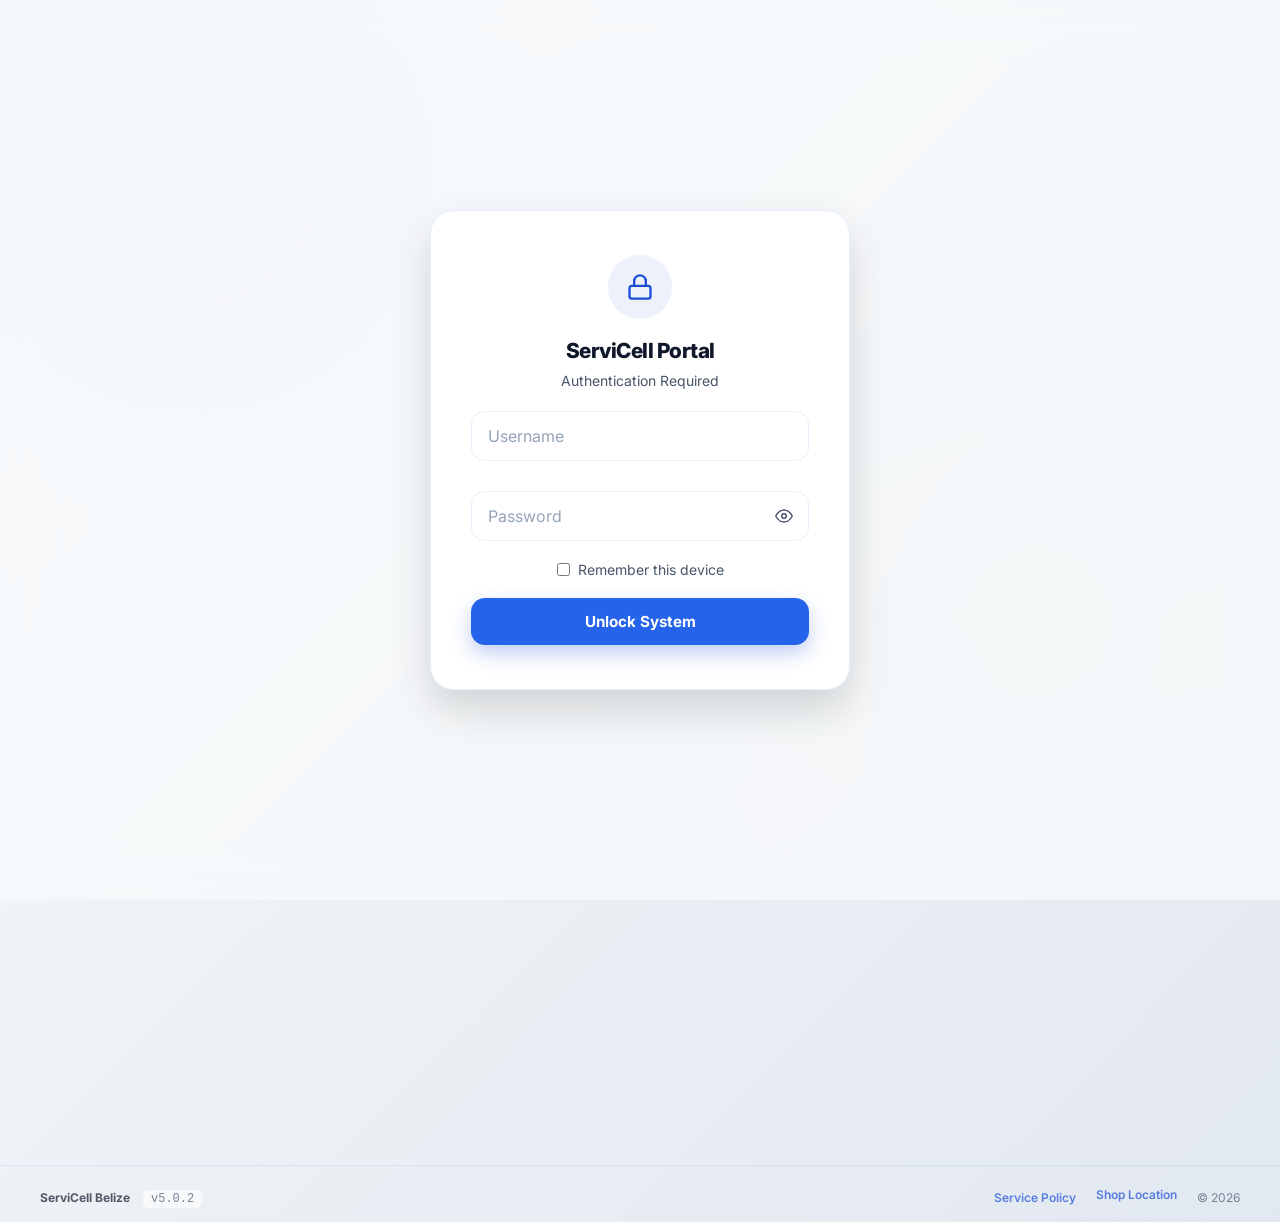
==== commit dd32f7ff: "Make pages consistent and release 5.0.2. - Current Jobs has the same page header as the other pages " ====
--- a/index.html
+++ b/index.html
@@ -1,5 +1,5 @@
 <!DOCTYPE html>
-<html lang="en" data-sc-build="20261112b">
+<html lang="en" data-sc-build="20261112i">
 
 <head>
     <link rel="manifest" href="manifest.json">
@@ -396,6 +396,11 @@
 
         .recent-tabs::-webkit-scrollbar { display: none; }
 
+        /* Fade the edge that has more tabs past it, so the row reads as scrollable. */
+        .recent-tabs.fade-end   { -webkit-mask-image: linear-gradient(to right, #000 calc(100% - 36px), transparent); mask-image: linear-gradient(to right, #000 calc(100% - 36px), transparent); }
+        .recent-tabs.fade-start { -webkit-mask-image: linear-gradient(to left, #000 calc(100% - 36px), transparent); mask-image: linear-gradient(to left, #000 calc(100% - 36px), transparent); }
+        .recent-tabs.fade-start.fade-end { -webkit-mask-image: linear-gradient(to right, transparent, #000 36px, #000 calc(100% - 36px), transparent); mask-image: linear-gradient(to right, transparent, #000 36px, #000 calc(100% - 36px), transparent); }
+
         .recent-tab {
             flex-shrink: 0;
             display: inline-flex;
@@ -585,6 +590,15 @@
 
         .login-overlay.show .login-card { transform: translateY(0); }
 
+        /* Signed out: nothing of the dashboard shows behind the sign-in card */
+        body.sc-login-gate main,
+        body.sc-login-gate #nav-placeholder,
+        body.sc-login-gate .sc-ptr { visibility: hidden; }
+
+        @media (min-width: 768px) {
+            .login-card { max-width: 420px; padding: 44px 40px; }
+        }
+
         .lock-circle {
             width: 64px;
             height: 64px;
@@ -643,7 +657,7 @@
             border: 1.5px solid var(--glass-border);
             background: var(--login-field-bg, var(--glass));
             margin-top: 20px;
-            font-size: 15px;
+            font-size: 16px;
             font-family: var(--font-family);
             outline: none;
             color: var(--text-main);
@@ -678,7 +692,7 @@
             align-items: center;
             justify-content: center;
             gap: 8px;
-            font-size: 0.82rem;
+            font-size: 0.875rem;
             color: var(--text-dim);
             margin: 18px 0;
             cursor: pointer;
@@ -726,6 +740,7 @@
             color: var(--text-main);
         }
 
+        .install-hint:not(.show) { visibility: hidden; transition: transform 0.6s cubic-bezier(0.19, 1, 0.22, 1), visibility 0s linear 0.6s; }
         .install-hint.show { transform: translateX(-50%) translateY(0); }
 
         .hint-content {
@@ -805,10 +820,10 @@
             <div class="login-notice" id="loginNotice" role="status" aria-live="polite" hidden></div>
 
             <div class="input-group">
-                <input type="text" id="userInput" placeholder="Username"
+                <input type="text" id="userInput" aria-label="Username" placeholder="Username"
                     onkeydown="if(event.key==='Enter') checkLogin()">
                 <div class="pass-wrap">
-                    <input type="password" id="passInput" placeholder="Password"
+                    <input type="password" id="passInput" aria-label="Password" placeholder="Password"
                         onkeydown="if(event.key==='Enter') checkLogin()">
                     <button type="button" class="pass-vis-btn" id="passVisBtn" onclick="togglePassVis()" aria-label="Toggle password visibility">
                         <svg id="eyeIcon" width="18" height="18" viewBox="0 0 24 24" fill="none" stroke="currentColor" stroke-width="2" stroke-linecap="round" stroke-linejoin="round">
@@ -862,23 +877,23 @@
         </div>
 
         <div class="stats">
-            <a href="current-jobs.html" class="stat-card total" aria-label="View all active jobs">
+            <a href="current-jobs.html" class="stat-card total" aria-label="View all jobs">
                 <div class="stat-header">
                     <div class="stat-icon">
                         <svg width="18" height="18" viewBox="0 0 24 24" fill="none" stroke="currentColor" stroke-width="2" stroke-linecap="round" stroke-linejoin="round"><path d="M14 2H6a2 2 0 0 0-2 2v16a2 2 0 0 0 2 2h12a2 2 0 0 0 2-2V8z"/><polyline points="14 2 14 8 20 8"/><line x1="16" y1="13" x2="8" y2="13"/><line x1="16" y1="17" x2="8" y2="17"/><polyline points="10 9 9 9 8 9"/></svg>
                     </div>
                 </div>
                 <div class="stat-value" id="statTotal"><div class="stat-loading"></div></div>
-                <div class="stat-label">Total Active Jobs</div>
+                <div class="stat-label">Total Jobs</div>
             </a>
-            <a href="current-jobs.html?filter=inprogress" class="stat-card progress" aria-label="View jobs in progress">
+            <a href="current-jobs.html?filter=inprogress" class="stat-card progress" aria-label="View open repairs">
                 <div class="stat-header">
                     <div class="stat-icon">
                         <svg width="18" height="18" viewBox="0 0 24 24" fill="none" stroke="currentColor" stroke-width="2" stroke-linecap="round" stroke-linejoin="round"><circle cx="12" cy="12" r="3"/><path d="M19.07 4.93a10 10 0 0 1 0 14.14"/><path d="M4.93 4.93a10 10 0 0 0 0 14.14"/></svg>
                     </div>
                 </div>
                 <div class="stat-value" id="statProgress"><div class="stat-loading"></div></div>
-                <div class="stat-label">In Progress</div>
+                <div class="stat-label">Open Repairs</div>
             </a>
             <a href="current-jobs.html?filter=ready" class="stat-card ready" aria-label="View jobs ready for pickup">
                 <div class="stat-header">
@@ -966,6 +981,7 @@
 <script src="js/staff-banner.js"></script>
 <script src="js/v5-shell.js"></script>
 <script src="js/components.js"></script>
+<script src="js/job-status.js"></script>
 <script src="js/v5-qol.js"></script>
     <script>
         // ── HARD PWA WALL ENFORCEMENT ──────────────────────────────────────
@@ -1101,26 +1117,10 @@
             }
         })();
 
-        function classifyStatus(job) {
-            const s = String(job.status || '').toLowerCase();
-            if (s.includes('abandoned')) return 'abandoned';
-            if (['fixing', 'repairing', 'work'].some(w => s.includes(w))) return 'fixing';
-            if (['testing', 'qc', 'checking'].some(w => s.includes(w))) return 'testing';
-            if (['completed', 'ready', 'pickup'].some(w => s.includes(w))) return 'ready';
-            if (['unsuccessful', 'no fix'].some(w => s.includes(w))) return 'unsuccessful';
-            if (['resolved', 'handed over'].some(w => s.includes(w))) return 'resolved';
-            return 'received';
-        }
-
-        const statusLabel = {
-            received: 'Received',
-            fixing: 'Repairing',
-            testing: 'Testing',
-            ready: 'Ready',
-            unsuccessful: 'No Fix',
-            abandoned: 'Abandoned',
-            resolved: 'Resolved'
-        };
+        // Status names and matching live in js/job-status.js (shared by every page).
+        function classifyStatus(job) { return SCJobStatus.key(job); }
+
+        const statusLabel = SCJobStatus.LABELS;
 
         const statusIcon = {
             received:     { svg: '<svg width="15" height="15" viewBox="0 0 24 24" fill="none" stroke="currentColor" stroke-width="2" stroke-linecap="round" stroke-linejoin="round"><rect x="5" y="2" width="14" height="20" rx="2" ry="2"/><line x1="12" y1="18" x2="12.01" y2="18"/></svg>', bg: 'rgba(var(--primary-rgb),0.1)',    color: 'var(--primary)' },
@@ -1349,6 +1349,8 @@
                 if (typeof haptic === 'function') haptic('light');
                 renderActivity();
                 if (focus) bar.querySelector(`[data-tab="${tab}"]`).focus();
+                const active = bar.querySelector(`[data-tab="${tab}"]`);
+                if (active) active.scrollIntoView({ block: 'nearest', inline: 'nearest', behavior: 'smooth' });
             }
             bar.addEventListener('click', e => {
                 const btn = e.target.closest('.recent-tab');
@@ -1362,6 +1364,16 @@
                 select(all[(i + (e.key === 'ArrowRight' ? 1 : -1) + all.length) % all.length], true);
             });
             renderActivity();
+            function updateFade() {
+                const left = bar.scrollLeft;
+                bar.classList.toggle('fade-start', left > 4);
+                bar.classList.toggle('fade-end', bar.scrollWidth - bar.clientWidth - left > 4);
+            }
+            bar.addEventListener('scroll', updateFade, { passive: true });
+            window.addEventListener('resize', updateFade);
+            // Tab counts arrive after the first draw and change the tab widths.
+            if ('ResizeObserver' in window) { const ro = new ResizeObserver(updateFade); tabs().forEach(t => ro.observe(t)); }
+            updateFade();
         })();
 
         if (window.SCQol) SCQol.pullToRefresh(loadDashboard);
@@ -1492,6 +1504,8 @@
         // Only pre-load dashboard data if the user is already logged in
         // (prevents job data appearing in the DOM before authentication)
         if (scIsLoggedIn()) scStartDashboardRefresh();
+        // Signed out: keep the dashboard hidden behind the sign-in card (see .sc-login-gate).
+        else document.body.classList.add('sc-login-gate');
 
         function togglePassVis() {
             const input = document.getElementById('passInput');
@@ -1561,6 +1575,7 @@
                     document.body.style.overflow = 'auto';
                     if (mainContent) mainContent.style.pointerEvents = 'auto';
 
+                    document.body.classList.remove('sc-login-gate');
                     loginOverlay.classList.remove('show');
                     setTimeout(() => {
                         loginOverlay.style.display = 'none';
--- a/css/v5-shell.css
+++ b/css/v5-shell.css
@@ -911,3 +911,10 @@
 @media (prefers-reduced-motion: reduce) {
     body.sc-v5 .toast.sc-toast { transition: opacity 0.2s ease, visibility 0.2s; }
 }
+
+/* One dialog backdrop on every page (they ranged from a 15% blue tint to 75% black) */
+body.sc-v5 .modal-overlay {
+    background: rgba(0, 0, 0, 0.55);
+    backdrop-filter: blur(6px);
+    -webkit-backdrop-filter: blur(6px);
+}
--- a/css/v5-a11y.css
+++ b/css/v5-a11y.css
@@ -21,9 +21,12 @@
 html[data-theme="light"] .status-badge.resolved,
 html[data-theme="light"] .activity-badge.badge-ready,
 html[data-theme="light"] .badge.badge-paid,
-html[data-theme="light"] .changelog-badge.badge-current { color: #065f46; }
+html[data-theme="light"] .changelog-badge.badge-current,
+html[data-theme="light"] .activity-badge.badge-resolved { color: #065f46; }
 
 html[data-theme="light"] .badge.badge-partial,
+html[data-theme="light"] .status-badge.testing,
+html[data-theme="light"] .activity-badge.badge-testing,
 html[data-theme="light"] .meta-tag.tag-qty { color: #92400e; }
 
 html[data-theme="light"] .job-type-badge,
@@ -43,7 +46,8 @@
 html:not([data-theme="light"]) { --danger-text: #f87171; }
 
 html:not([data-theme="light"]) .priority-badge.high,
-html:not([data-theme="light"]) .call-status-badge.not-called { color: #fca5a5; }
+html:not([data-theme="light"]) .call-status-badge.not-called,
+html:not([data-theme="light"]) .tech-chip.bad .tech-chip-n { color: #fca5a5; }
 
 html:not([data-theme="light"]) .qty-cell.out,
 html:not([data-theme="light"]) .stat-row-val.red,
@@ -59,9 +63,12 @@
 html:not([data-theme="light"]) .status-badge.resolved,
 html:not([data-theme="light"]) .activity-badge.badge-ready,
 html:not([data-theme="light"]) .badge.badge-paid,
-html:not([data-theme="light"]) .changelog-badge.badge-current { color: #34d399; }
+html:not([data-theme="light"]) .changelog-badge.badge-current,
+html:not([data-theme="light"]) .activity-badge.badge-resolved { color: #34d399; }
 
 html:not([data-theme="light"]) .badge.badge-partial,
+html:not([data-theme="light"]) .status-badge.testing,
+html:not([data-theme="light"]) .activity-badge.badge-testing,
 html:not([data-theme="light"]) .meta-tag.tag-qty { color: #fbbf24; }
 
 html:not([data-theme="light"]) .badge.badge-card,
@@ -86,3 +93,153 @@
     html select,
     html textarea { font-size: 16px !important; }
 }
+
+/* ── Minimum text sizes ───────────────────────
+   Labels and captions are at least 12px; compact badges and chips at least
+   11px. (Some were 8.8–10.4px on phones.) These win over page rules on
+   purpose, including the phone-specific ones that shrank them further. */
+html .stat-label,
+html .sum-label,
+html .kpi-label,
+html .kpi-sub,
+html .kpi-delta,
+html .qty-min,
+html .nj-mode-sub,
+html .tech-audit-hint,
+html .tech-perf-block-title,
+html .tech-perf-count,
+html .tech-perf-job-id,
+html .tech-job-mid,
+html .tech-job-right,
+html .tech-perf-amt,
+html .changelog-toggle { font-size: 0.75rem !important; }
+
+html .sc-tab-label,
+html .bar-label,
+html .status-badge,
+html .priority-badge,
+html .job-type-badge,
+html .category-badge,
+html .claimed-chip,
+html .call-status-badge,
+html .activity-badge,
+html .badge,
+html .stat-badge,
+html .changelog-badge,
+html .recent-tab-count,
+html .tech-chip,
+html .nj-step-btn .n { font-size: 0.6875rem !important; }
+
+html .notif-badge {
+    font-size: 0.6875rem;
+    min-width: 18px;
+    height: 18px;
+}
+
+/* ── Targets with a mouse: at least 24px (WCAG 2.5.8) ── */
+html .row-btn { flex-shrink: 0; }
+html .util-link,
+html .sync-bar button,
+html #recentViewAll { min-height: 24px; }
+
+/* ── Touch targets on touch screens ───────────
+   Small controls get at least a 44×44 tap area. Text links keep their look
+   and gain height; icon buttons grow to 44px. */
+@media (hover: none) and (pointer: coarse) {
+    html .page-btn,
+    html .row-btn,
+    html .item-btn,
+    html .view-toggle-btn,
+    html .modal-close,
+    html .hint-close,
+    html .inv-check-dismiss,
+    html .pass-vis-btn {
+        min-width: 44px;
+        min-height: 44px;
+    }
+
+    html .per-page-select,
+    html .pagination input,
+    html .status-select { min-height: 44px; }
+
+    /* Text links and the "Refresh" buttons in each page's sync bar */
+    html .util-link,
+    html .sync-bar button,
+    html #recentViewAll,
+    html .notif-clear-btn,
+    html .meta-tag.tag-phone {
+        display: inline-flex;
+        align-items: center;
+        min-height: 44px;
+    }
+
+    /* Pagination in two tidy rows: count + page size, then the page controls */
+    html .pagination { row-gap: 8px; }
+    html .pagination .pagination-info { order: 1; }
+    html .pagination .per-page-select { order: 2; }
+    html .pagination .pagination-controls { order: 3; flex-basis: 100%; justify-content: center; gap: 12px; }
+
+    /* Checkboxes: the whole row (or a 44px box) is tappable */
+    html .inv-col-bulk { min-width: 44px; min-height: 44px; }
+    html .inv-col-bulk input { width: 22px; height: 22px; }
+    /* Inventory phone cards in bulk mode: keep the larger tap box in the card corner */
+    html .inv-table-wrap.bulk-mode .inv-col-bulk { top: 4px; left: 4px; }
+    html .inv-table-wrap.bulk-mode .inv-col-name { padding-left: 52px !important; }
+    html .user-access-btn { min-height: 44px; }
+    html label:has(> input[type="checkbox"]),
+    html label:has(> input[type="radio"]) { min-height: 44px; }
+}
+
+/* ── Keyboard focus ───────────────────────────
+   Every control shows a ring when reached with the keyboard. Only the outline
+   is forced; components keep their own offsets. Text fields get the ring too,
+   because several only changed their border by a hair. */
+html a:focus-visible,
+html button:focus-visible,
+html summary:focus-visible,
+html [role="button"]:focus-visible,
+html [role="tab"]:focus-visible,
+html [tabindex]:not([tabindex="-1"]):focus-visible,
+html input:focus-visible,
+html select:focus-visible,
+html textarea:focus-visible,
+html input[type="date"]:focus,
+html input[type="datetime-local"]:focus { outline: 2px solid var(--primary) !important; }
+
+html a:focus-visible,
+html button:focus-visible,
+html summary:focus-visible { outline-offset: 2px; }
+
+/* Settings switches: the real checkbox is invisible, so ring the track */
+html .toggle input:focus-visible + .toggle-track { outline: 2px solid var(--primary); outline-offset: 2px; }
+
+/* ── Closed panels leave the Tab order ────────
+   Menus, panels and dialogs fade out with opacity, which left their buttons
+   reachable by keyboard while invisible. visibility switches off once the
+   fade has finished, so the fade-out is unchanged. */
+html .account-dropdown,
+html .notif-panel {
+    visibility: hidden;
+    transition: opacity 0.18s ease, transform 0.18s ease, visibility 0s linear 0.18s;
+}
+html .account-dropdown.open,
+html .notif-panel.open {
+    visibility: visible;
+    transition-delay: 0s;
+}
+
+html .modal-overlay:not(.open) {
+    visibility: hidden;
+    transition: opacity 0.2s ease, visibility 0s linear 0.2s;
+}
+
+html #staff-broadcast-card,
+html #sc-app-update-card {
+    visibility: hidden;
+    transition: opacity 0.28s ease, transform 0.28s ease, top 0.35s cubic-bezier(0.4, 0, 0.2, 1), visibility 0s linear 0.28s;
+}
+html #staff-broadcast-card.is-visible,
+html #sc-app-update-card.is-visible {
+    visibility: visible;
+    transition-delay: 0s;
+}
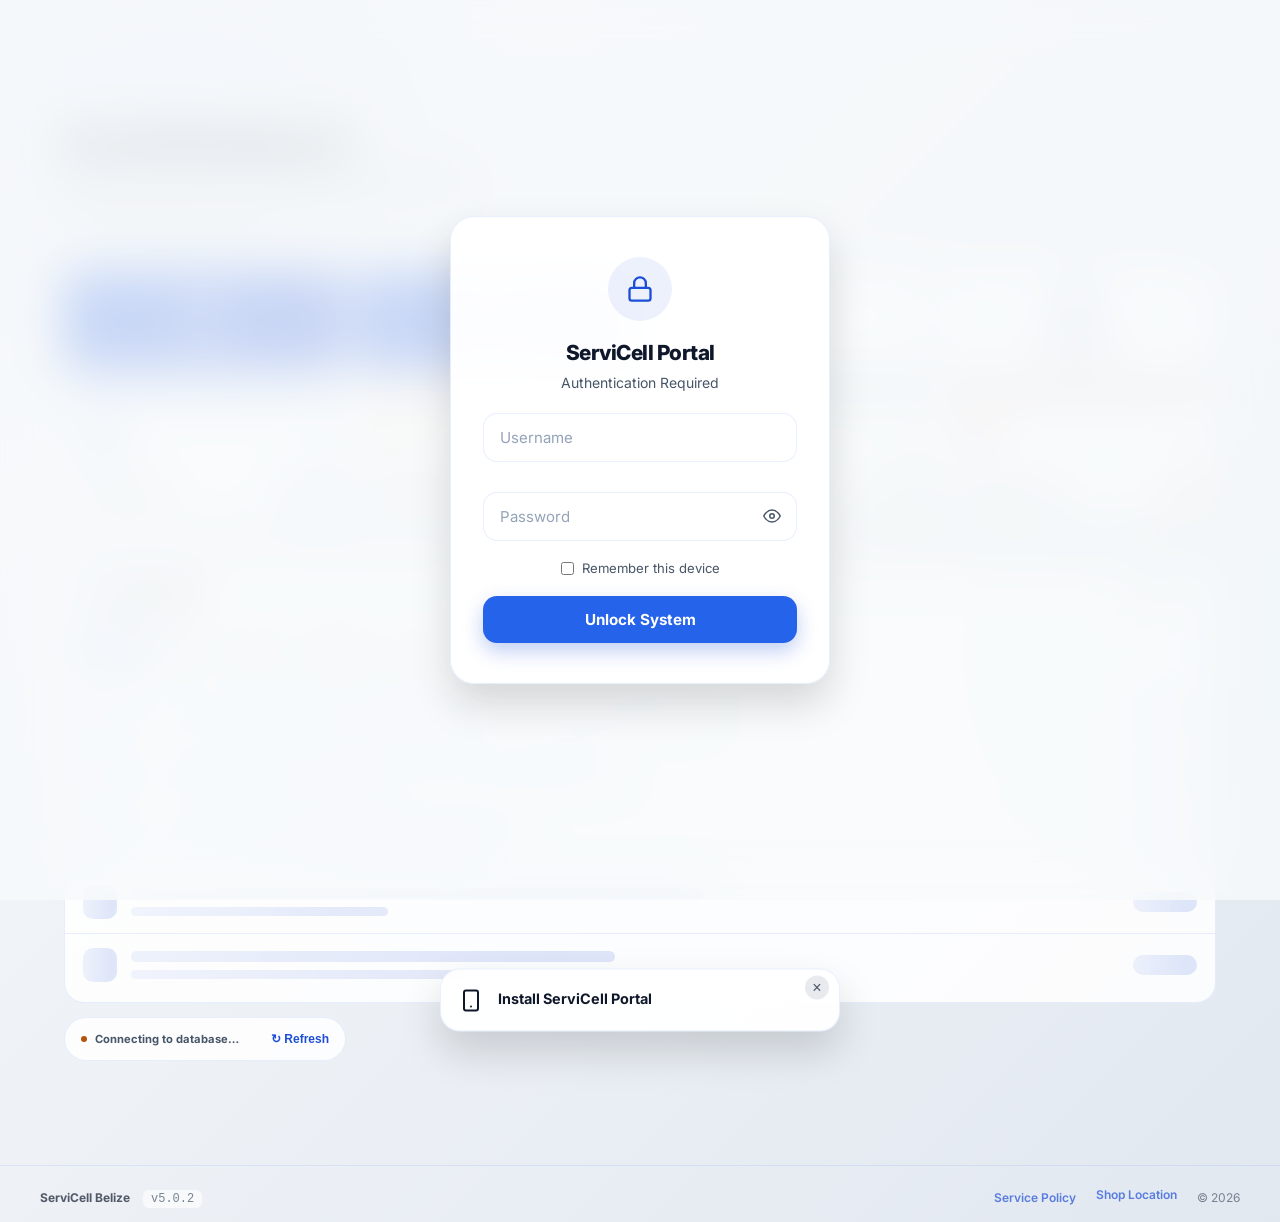
==== commit 326a39db: "Use one set of job status names across the portal. The same status had different names on different " ====
--- a/index.html
+++ b/index.html
@@ -1,5 +1,5 @@
 <!DOCTYPE html>
-<html lang="en" data-sc-build="20261112i">
+<html lang="en" data-sc-build="20261112f">
 
 <head>
     <link rel="manifest" href="manifest.json">
@@ -590,15 +590,6 @@
 
         .login-overlay.show .login-card { transform: translateY(0); }
 
-        /* Signed out: nothing of the dashboard shows behind the sign-in card */
-        body.sc-login-gate main,
-        body.sc-login-gate #nav-placeholder,
-        body.sc-login-gate .sc-ptr { visibility: hidden; }
-
-        @media (min-width: 768px) {
-            .login-card { max-width: 420px; padding: 44px 40px; }
-        }
-
         .lock-circle {
             width: 64px;
             height: 64px;
@@ -657,7 +648,7 @@
             border: 1.5px solid var(--glass-border);
             background: var(--login-field-bg, var(--glass));
             margin-top: 20px;
-            font-size: 16px;
+            font-size: 15px;
             font-family: var(--font-family);
             outline: none;
             color: var(--text-main);
@@ -692,7 +683,7 @@
             align-items: center;
             justify-content: center;
             gap: 8px;
-            font-size: 0.875rem;
+            font-size: 0.82rem;
             color: var(--text-dim);
             margin: 18px 0;
             cursor: pointer;
@@ -740,7 +731,6 @@
             color: var(--text-main);
         }
 
-        .install-hint:not(.show) { visibility: hidden; transition: transform 0.6s cubic-bezier(0.19, 1, 0.22, 1), visibility 0s linear 0.6s; }
         .install-hint.show { transform: translateX(-50%) translateY(0); }
 
         .hint-content {
@@ -1504,8 +1494,6 @@
         // Only pre-load dashboard data if the user is already logged in
         // (prevents job data appearing in the DOM before authentication)
         if (scIsLoggedIn()) scStartDashboardRefresh();
-        // Signed out: keep the dashboard hidden behind the sign-in card (see .sc-login-gate).
-        else document.body.classList.add('sc-login-gate');
 
         function togglePassVis() {
             const input = document.getElementById('passInput');
@@ -1575,7 +1563,6 @@
                     document.body.style.overflow = 'auto';
                     if (mainContent) mainContent.style.pointerEvents = 'auto';
 
-                    document.body.classList.remove('sc-login-gate');
                     loginOverlay.classList.remove('show');
                     setTimeout(() => {
                         loginOverlay.style.display = 'none';
--- a/css/v5-a11y.css
+++ b/css/v5-a11y.css
@@ -21,12 +21,9 @@
 html[data-theme="light"] .status-badge.resolved,
 html[data-theme="light"] .activity-badge.badge-ready,
 html[data-theme="light"] .badge.badge-paid,
-html[data-theme="light"] .changelog-badge.badge-current,
-html[data-theme="light"] .activity-badge.badge-resolved { color: #065f46; }
+html[data-theme="light"] .changelog-badge.badge-current { color: #065f46; }
 
 html[data-theme="light"] .badge.badge-partial,
-html[data-theme="light"] .status-badge.testing,
-html[data-theme="light"] .activity-badge.badge-testing,
 html[data-theme="light"] .meta-tag.tag-qty { color: #92400e; }
 
 html[data-theme="light"] .job-type-badge,
@@ -46,8 +43,7 @@
 html:not([data-theme="light"]) { --danger-text: #f87171; }
 
 html:not([data-theme="light"]) .priority-badge.high,
-html:not([data-theme="light"]) .call-status-badge.not-called,
-html:not([data-theme="light"]) .tech-chip.bad .tech-chip-n { color: #fca5a5; }
+html:not([data-theme="light"]) .call-status-badge.not-called { color: #fca5a5; }
 
 html:not([data-theme="light"]) .qty-cell.out,
 html:not([data-theme="light"]) .stat-row-val.red,
@@ -63,12 +59,9 @@
 html:not([data-theme="light"]) .status-badge.resolved,
 html:not([data-theme="light"]) .activity-badge.badge-ready,
 html:not([data-theme="light"]) .badge.badge-paid,
-html:not([data-theme="light"]) .changelog-badge.badge-current,
-html:not([data-theme="light"]) .activity-badge.badge-resolved { color: #34d399; }
+html:not([data-theme="light"]) .changelog-badge.badge-current { color: #34d399; }
 
 html:not([data-theme="light"]) .badge.badge-partial,
-html:not([data-theme="light"]) .status-badge.testing,
-html:not([data-theme="light"]) .activity-badge.badge-testing,
 html:not([data-theme="light"]) .meta-tag.tag-qty { color: #fbbf24; }
 
 html:not([data-theme="light"]) .badge.badge-card,
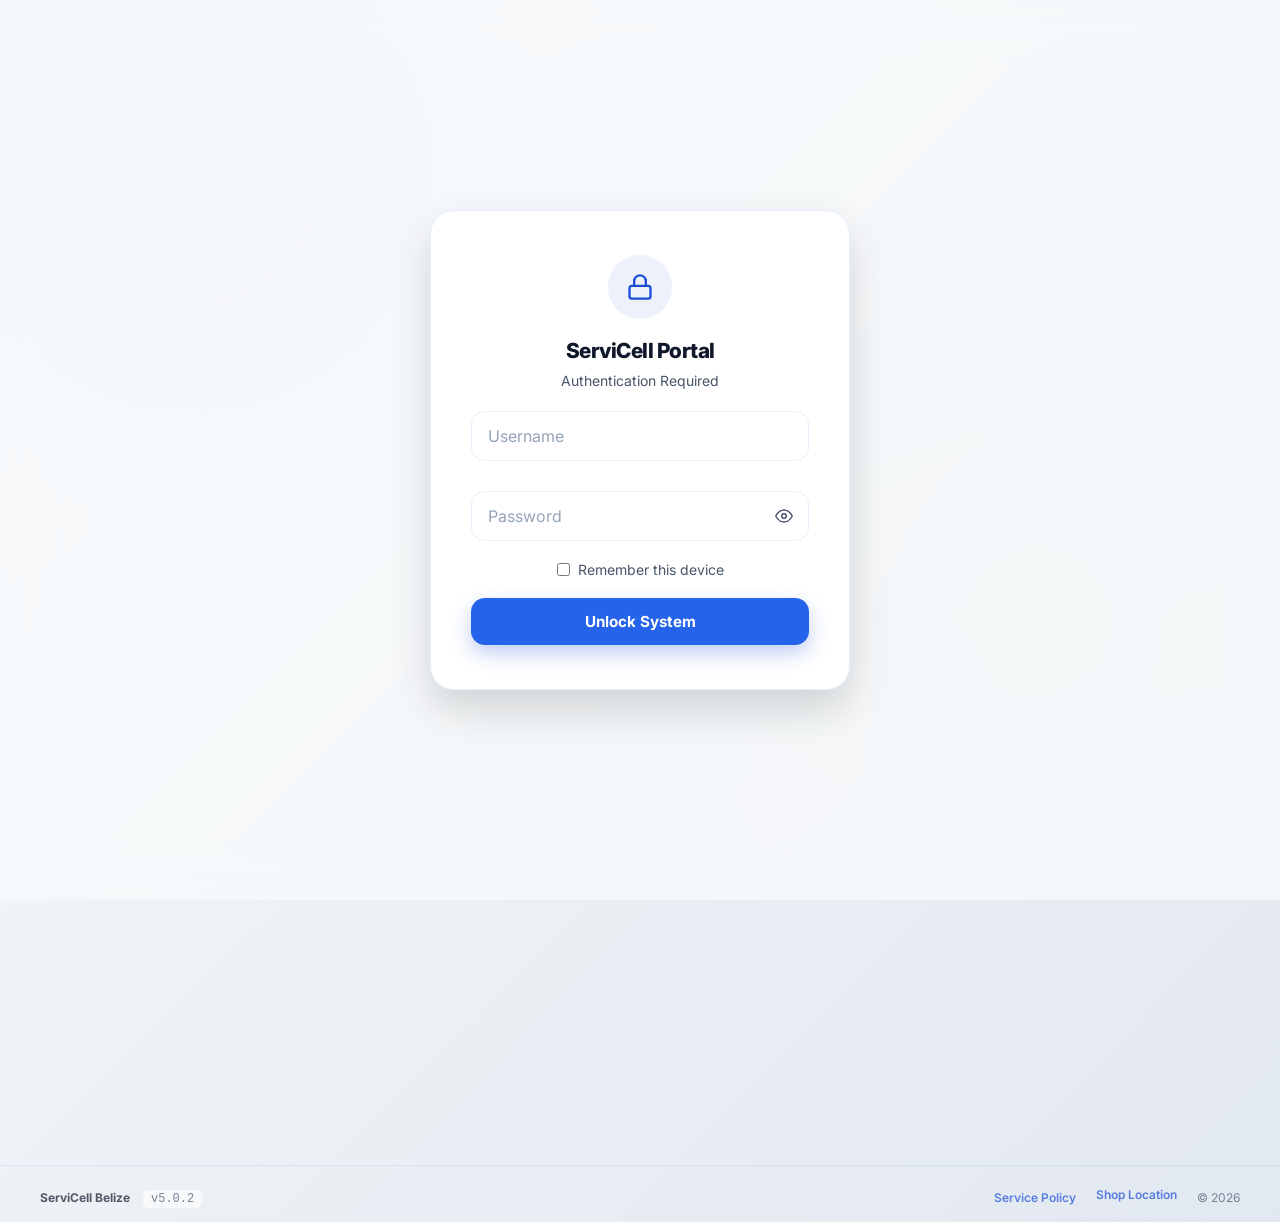
==== commit 3e0e3509: "Mark uncollected jobs abandoned after 30 days instead of 90 Co-Authored-By: Claude Opus 5.5 <noreply" ====
--- a/index.html
+++ b/index.html
@@ -1,5 +1,5 @@
 <!DOCTYPE html>
-<html lang="en" data-sc-build="20261112f">
+<html lang="en" data-sc-build="20261112i">
 
 <head>
     <link rel="manifest" href="manifest.json">
@@ -590,6 +590,15 @@
 
         .login-overlay.show .login-card { transform: translateY(0); }
 
+        /* Signed out: nothing of the dashboard shows behind the sign-in card */
+        body.sc-login-gate main,
+        body.sc-login-gate #nav-placeholder,
+        body.sc-login-gate .sc-ptr { visibility: hidden; }
+
+        @media (min-width: 768px) {
+            .login-card { max-width: 420px; padding: 44px 40px; }
+        }
+
         .lock-circle {
             width: 64px;
             height: 64px;
@@ -648,7 +657,7 @@
             border: 1.5px solid var(--glass-border);
             background: var(--login-field-bg, var(--glass));
             margin-top: 20px;
-            font-size: 15px;
+            font-size: 16px;
             font-family: var(--font-family);
             outline: none;
             color: var(--text-main);
@@ -683,7 +692,7 @@
             align-items: center;
             justify-content: center;
             gap: 8px;
-            font-size: 0.82rem;
+            font-size: 0.875rem;
             color: var(--text-dim);
             margin: 18px 0;
             cursor: pointer;
@@ -731,6 +740,7 @@
             color: var(--text-main);
         }
 
+        .install-hint:not(.show) { visibility: hidden; transition: transform 0.6s cubic-bezier(0.19, 1, 0.22, 1), visibility 0s linear 0.6s; }
         .install-hint.show { transform: translateX(-50%) translateY(0); }
 
         .hint-content {
@@ -1169,7 +1179,7 @@
                 const c = classifyStatus(j);
                 if (!['ready', 'unsuccessful'].includes(c)) return false;
                 if (!j.dateCompleted) return false;
-                const daysLeft = 90 - Math.floor((new Date() - new Date(j.dateCompleted)) / 86400000);
+                const daysLeft = 30 - Math.floor((new Date() - new Date(j.dateCompleted)) / 86400000);
                 return daysLeft <= 7 && daysLeft >= 0;
             }).length;
 
@@ -1201,7 +1211,7 @@
             latest: 'No jobs yet.',
             mine: 'Nothing claimed by you right now. Claim a job from Current Jobs and it shows up here.',
             ready: 'No devices waiting for pickup.',
-            expiring: 'Nothing is close to its 90-day pickup deadline.',
+            expiring: 'Nothing is close to its 30-day pickup deadline.',
             stale: 'No repairs have been sitting for ' + STALE_DAYS + '+ days. Nice work!'
         };
         let _recentTab = sessionStorage.getItem('scDashTab') || 'latest';
@@ -1214,7 +1224,7 @@
 
         function pickupDaysLeft(j) {
             const since = daysSince(j.dateCompleted);
-            return since === null ? null : 90 - since;
+            return since === null ? null : 30 - since;
         }
 
         function isMine(j, me) {
@@ -1494,6 +1504,8 @@
         // Only pre-load dashboard data if the user is already logged in
         // (prevents job data appearing in the DOM before authentication)
         if (scIsLoggedIn()) scStartDashboardRefresh();
+        // Signed out: keep the dashboard hidden behind the sign-in card (see .sc-login-gate).
+        else document.body.classList.add('sc-login-gate');
 
         function togglePassVis() {
             const input = document.getElementById('passInput');
@@ -1563,6 +1575,7 @@
                     document.body.style.overflow = 'auto';
                     if (mainContent) mainContent.style.pointerEvents = 'auto';
 
+                    document.body.classList.remove('sc-login-gate');
                     loginOverlay.classList.remove('show');
                     setTimeout(() => {
                         loginOverlay.style.display = 'none';
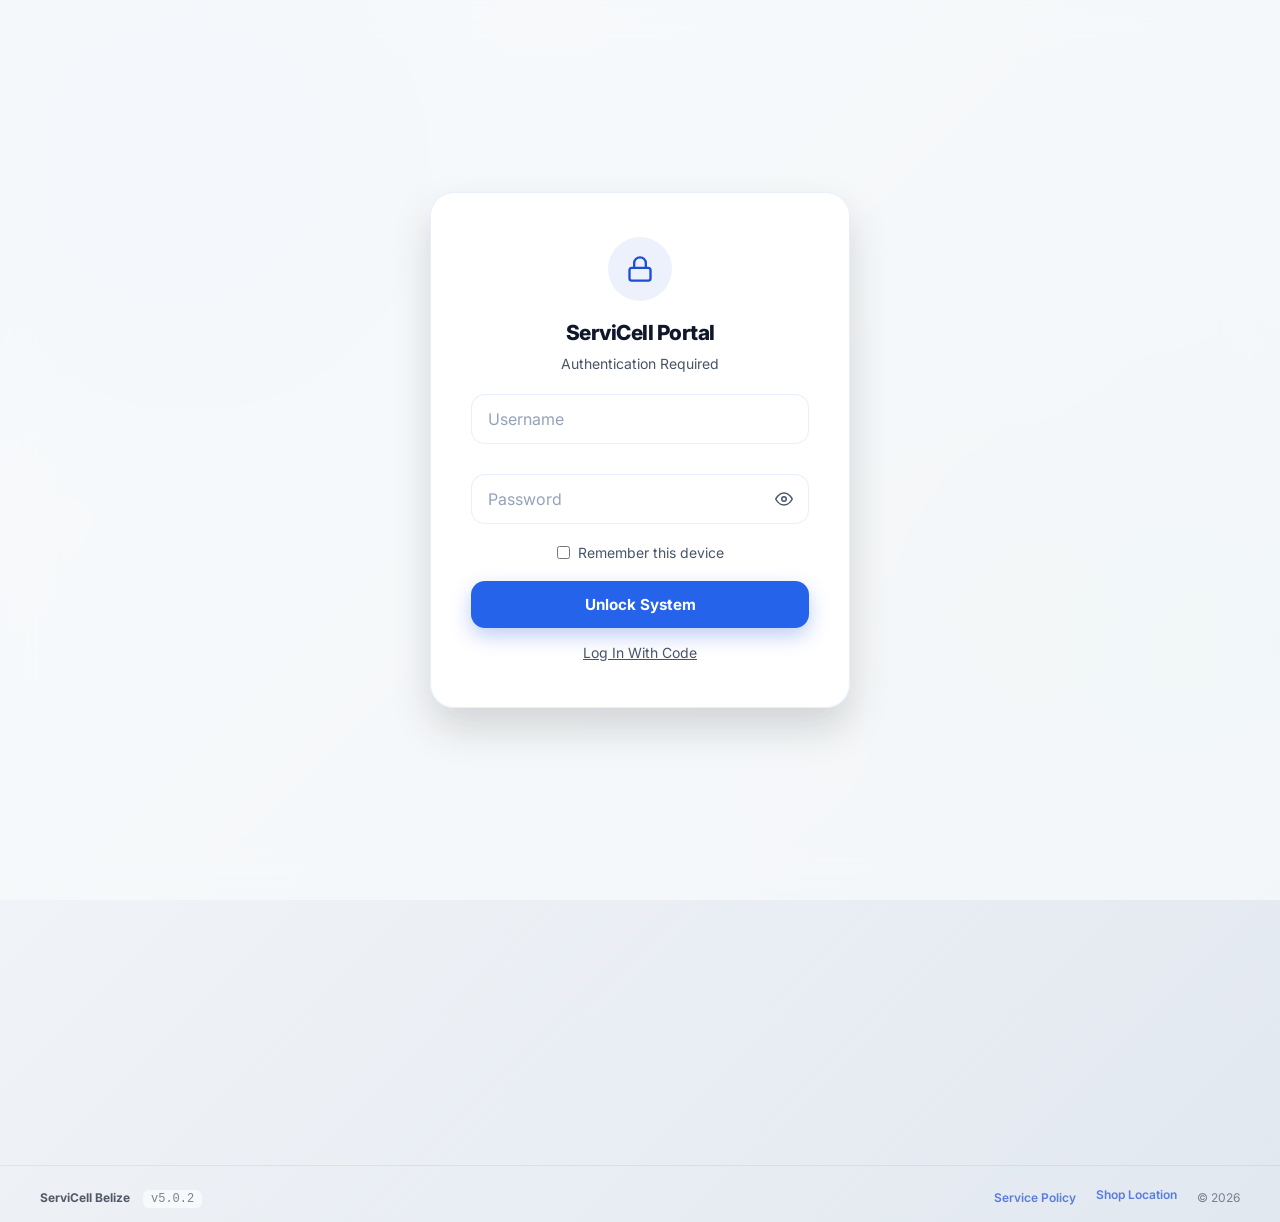
==== commit 730dfd2d: "Add 'Log In With Code' panel for Temp_Cashier Co-Authored-By: Claude Opus 5.5 <noreply@anthropic.com" ====
--- a/index.html
+++ b/index.html
@@ -1,1635 +1,1656 @@
-<!DOCTYPE html>
-<html lang="en" data-sc-build="20261112i">
-
-<head>
-    <link rel="manifest" href="manifest.json">
-    <link rel="icon" href="favicon.png">
-    <meta charset="UTF-8">
-    <meta name="theme-color" content="#0f172a">
-    <meta name="viewport" content="width=device-width, initial-scale=1.0">
-    <title>Staff Portal | Home</title>
-    <link rel="preconnect" href="https://fonts.googleapis.com">
-    <link href="https://fonts.googleapis.com/css2?family=Inter:wght@400;500;600;700;800&display=swap" rel="stylesheet">
-    <link rel="stylesheet" href="css/variables.css">
-    <link rel="stylesheet" href="css/perf.css">
-    <link rel="stylesheet" href="css/nav.css">
-    <link rel="stylesheet" href="css/v5-shell.css">
-    <link rel="stylesheet" href="css/v5-qol.css">
-    <link rel="stylesheet" href="css/v5-a11y.css">
-    <link rel="stylesheet" href="css/footer.css">
-    <link rel="stylesheet" href="css/splash.css">
-
-    <style>
-        * {
-            margin: 0;
-            padding: 0;
-            box-sizing: border-box;
-        }
-
-        body {
-            font-family: var(--font-family);
-            background: var(--bg-gradient);
-            color: var(--text-main);
-            line-height: 1.5;
-            min-height: 100vh;
-        }
-
-        /* ── Background depth blobs ── */
-        .bg-blobs {
-            position: fixed;
-            inset: 0;
-            pointer-events: none;
-            z-index: 0;
-            overflow: hidden;
-        }
-        .bg-blob {
-            position: absolute;
-            border-radius: 50%;
-            filter: blur(90px);
-            opacity: 0.35;
-        }
-        .bg-blob-1 {
-            width: 500px; height: 500px;
-            background: rgba(var(--primary-rgb),0.18);
-            top: -120px; left: -100px;
-        }
-        .bg-blob-2 {
-            width: 400px; height: 400px;
-            background: rgba(16,185,129,0.12);
-            bottom: 10%; right: -80px;
-        }
-        .bg-blob-3 {
-            width: 300px; height: 300px;
-            background: rgba(245,158,11,0.09);
-            top: 50%; left: 55%;
-        }
-
-        main {
-            position: relative;
-            z-index: 1;
-            max-width: 1200px;
-            margin: 0 auto;
-            padding: calc(56px + var(--space-xl)) var(--space-md) var(--space-xl);
-        }
-
-        /* ── Page Header ── */
-        .dash-header {
-            margin-bottom: var(--space-lg);
-            animation: fadeInUp 0.4s ease both;
-        }
-
-        .dash-header h1 {
-            font-size: 1.9rem;
-            font-weight: var(--font-bold);
-            letter-spacing: -0.5px;
-            color: var(--text-main);
-        }
-
-        .dash-header p {
-            color: var(--text-dim);
-            font-size: 0.92rem;
-            margin-top: 4px;
-        }
-
-        .dash-header .date-chip {
-            display: inline-flex;
-            align-items: center;
-            gap: 6px;
-            margin-top: 10px;
-            background: var(--glass);
-            border: 1px solid var(--glass-border);
-            border-radius: var(--radius-full);
-            padding: 5px 14px;
-            font-size: 0.78rem;
-            font-weight: 600;
-            color: var(--text-dim);
-            backdrop-filter: blur(8px);
-        }
-
-        /* ── Stats Grid ── */
-        .stats {
-            display: grid;
-            grid-template-columns: repeat(4, 1fr);
-            gap: 14px;
-            margin-bottom: var(--space-lg);
-            animation: fadeInUp 0.4s ease 0.05s both;
-        }
-
-        .stat-card {
-            background: var(--glass);
-            border: 1px solid var(--glass-border);
-            border-radius: 20px;
-            padding: 22px 20px;
-            box-shadow: var(--shadow-sm);
-            backdrop-filter: blur(12px);
-            position: relative;
-            overflow: hidden;
-            display: block;
-            color: inherit;
-            text-decoration: none;
-            -webkit-tap-highlight-color: transparent;
-            transition: transform var(--transition-fast), box-shadow var(--transition-fast), border-color var(--transition-fast);
-        }
-
-        @media (hover: hover) {
-            .stat-card:hover {
-                transform: translateY(-3px);
-                box-shadow: var(--shadow-md);
-                border-color: rgba(var(--primary-rgb), 0.3);
-            }
-        }
-
-        .stat-card:active { transform: scale(0.98); }
-        .stat-card:focus-visible { outline: 2px solid var(--primary); outline-offset: 2px; }
-
-        .stat-card::before {
-            content: '';
-            position: absolute;
-            top: 0;
-            left: 0;
-            width: 100%;
-            height: 3px;
-        }
-
-        .stat-card.total::before  { background: var(--primary-fill); }
-        .stat-card.progress::before { background: var(--warning); }
-        .stat-card.ready::before  { background: var(--success); }
-        .stat-card.urgent::before { background: var(--danger); }
-
-        /* Subtle tinted glow in bottom-right corner */
-        .stat-card::after {
-            content: '';
-            position: absolute;
-            bottom: -30px;
-            right: -30px;
-            width: 100px;
-            height: 100px;
-            border-radius: 50%;
-            opacity: 0.07;
-        }
-        .stat-card.total::after   { background: var(--primary-fill); }
-        .stat-card.progress::after { background: var(--warning); }
-        .stat-card.ready::after   { background: var(--success); }
-        .stat-card.urgent::after  { background: var(--danger); }
-
-        .stat-header {
-            display: flex;
-            align-items: center;
-            justify-content: space-between;
-            margin-bottom: 16px;
-        }
-
-        .stat-icon {
-            width: 38px;
-            height: 38px;
-            border-radius: 11px;
-            display: flex;
-            align-items: center;
-            justify-content: center;
-            flex-shrink: 0;
-        }
-
-        .stat-icon svg { display: block; }
-
-        .stat-card.total .stat-icon    { background: rgba(var(--primary-rgb),0.1);  color: var(--primary); }
-        .stat-card.progress .stat-icon { background: rgba(245,158,11,0.1); color: var(--warning); }
-        .stat-card.ready .stat-icon    { background: rgba(16,185,129,0.1); color: var(--success); }
-        .stat-card.urgent .stat-icon   { background: rgba(239,68,68,0.1);  color: var(--danger); }
-
-        .stat-value {
-            font-size: 2.4rem;
-            font-weight: var(--font-bold);
-            line-height: 1;
-            margin-bottom: 4px;
-        }
-
-        .stat-card.total .stat-value    { color: var(--primary); }
-        .stat-card.progress .stat-value { color: var(--warning); }
-        .stat-card.ready .stat-value    { color: var(--success); }
-        .stat-card.urgent .stat-value   { color: var(--danger); }
-
-        .stat-label {
-            font-size: 0.72rem;
-            font-weight: 700;
-            text-transform: uppercase;
-            letter-spacing: 0.8px;
-            color: var(--text-dim);
-        }
-
-        .stat-loading {
-            width: 40px;
-            height: 8px;
-            background: var(--glass-border);
-            border-radius: 4px;
-            animation: shimmer 1.5s infinite;
-        }
-
-        @keyframes shimmer {
-            0%, 100% { opacity: 0.4; }
-            50%       { opacity: 1; }
-        }
-
-        /* ── Two-col layout ── */
-        .dash-grid {
-            display: grid;
-            grid-template-columns: 1fr;
-            gap: 14px;
-            animation: fadeInUp 0.4s ease 0.1s both;
-        }
-
-        /* ── Shared section card ── */
-        .section-card {
-            background: var(--glass);
-            border: 1px solid var(--glass-border);
-            border-radius: 20px;
-            backdrop-filter: blur(12px);
-            overflow: hidden;
-        }
-
-        .section-head {
-            display: flex;
-            align-items: center;
-            justify-content: space-between;
-            padding: 18px 22px 14px;
-            border-bottom: 1px solid var(--glass-border);
-        }
-
-        .section-head h2 {
-            font-size: 0.95rem;
-            font-weight: 800;
-            letter-spacing: -0.2px;
-            color: var(--text-main);
-            display: flex;
-            align-items: center;
-            gap: 8px;
-        }
-
-        .section-head h2 svg {
-            color: var(--primary);
-            flex-shrink: 0;
-        }
-
-        .section-head a {
-            font-size: 0.75rem;
-            font-weight: 600;
-            color: var(--text-dim);
-            text-decoration: none;
-            transition: color var(--transition-fast);
-            display: flex;
-            align-items: center;
-            gap: 4px;
-        }
-
-        .section-head a:hover { color: var(--primary); }
-
-        /* ── Activity Feed ── */
-        .activity-list { padding: 6px 0; }
-
-        .activity-item {
-            display: flex;
-            align-items: center;
-            gap: 14px;
-            padding: 13px 22px;
-            border-bottom: 1px solid var(--glass-border);
-            transition: background var(--transition-fast);
-            cursor: pointer;
-            position: relative;
-            color: inherit;
-            text-decoration: none;
-            -webkit-tap-highlight-color: transparent;
-        }
-
-        .activity-item:last-child { border-bottom: none; }
-
-        @media (hover: hover) {
-            .activity-item:hover { background: rgba(var(--primary-rgb),0.06); }
-            .activity-item:hover .activity-chevron { color: var(--primary); transform: translateX(2px); }
-        }
-
-        .activity-item:active { background: rgba(var(--primary-rgb),0.1); }
-        .activity-item:focus-visible { outline: 2px solid var(--primary); outline-offset: -2px; }
-
-        .activity-chevron {
-            flex-shrink: 0;
-            color: var(--text-light);
-            transition: color var(--transition-fast), transform var(--transition-fast);
-        }
-
-        /* Left-edge urgency accent */
-        .activity-item.status-fixing  { border-left: 3px solid var(--danger); padding-left: 19px; }
-        .activity-item.status-testing  { border-left: 3px solid var(--warning); padding-left: 19px; }
-        .activity-item.status-ready    { border-left: 3px solid var(--success); padding-left: 19px; }
-        .activity-item.status-received { border-left: 3px solid var(--primary); padding-left: 19px; }
-        .activity-item.status-resolved,
-        .activity-item.status-unsuccessful,
-        .activity-item.status-abandoned {
-            border-left: 3px solid transparent;
-            padding-left: 19px;
-            opacity: 0.75;
-        }
-
-        .activity-icon {
-            width: 36px;
-            height: 36px;
-            border-radius: 10px;
-            display: flex;
-            align-items: center;
-            justify-content: center;
-            flex-shrink: 0;
-        }
-
-        .activity-icon svg { display: block; }
-
-        .activity-content { flex: 1; min-width: 0; }
-
-        .activity-title {
-            font-weight: 600;
-            font-size: 0.88rem;
-            white-space: nowrap;
-            overflow: hidden;
-            text-overflow: ellipsis;
-            color: var(--text-main);
-        }
-
-        .activity-meta {
-            font-size: 0.74rem;
-            color: var(--text-dim);
-            margin-top: 2px;
-        }
-
-        .activity-badge {
-            flex-shrink: 0;
-            padding: 3px 10px;
-            border-radius: 99px;
-            font-size: 0.64rem;
-            font-weight: 800;
-            text-transform: uppercase;
-            letter-spacing: 0.5px;
-        }
-
-        .badge-received    { background: rgba(var(--primary-rgb),0.1);    color: var(--primary); }
-        .badge-fixing      { background: rgba(239,68,68,0.1);    color: #dc2626; }
-        .badge-testing     { background: rgba(245,158,11,0.1);   color: #d97706; }
-        .badge-ready       { background: rgba(16,185,129,0.1);   color: #059669; }
-        .badge-resolved    { background: rgba(34,197,94,0.1);    color: #16a34a; }
-        .badge-unsuccessful { background: rgba(100,116,139,0.12); color: #475569; }
-        .badge-abandoned   { background: rgba(153,27,27,0.1);    color: #991b1b; }
-        .badge-default     { background: rgba(var(--primary-rgb),0.1);    color: var(--primary); }
-
-        .activity-empty {
-            padding: 40px 22px;
-            text-align: center;
-            color: var(--text-dim);
-            font-size: 0.88rem;
-        }
-
-        /* ── Recent Jobs tabs ── */
-        .recent-tabs {
-            display: flex;
-            gap: 6px;
-            padding: 10px 16px;
-            border-bottom: 1px solid var(--glass-border);
-            overflow-x: auto;
-            scrollbar-width: none;
-            -webkit-overflow-scrolling: touch;
-        }
-
-        .recent-tabs::-webkit-scrollbar { display: none; }
-
-        /* Fade the edge that has more tabs past it, so the row reads as scrollable. */
-        .recent-tabs.fade-end   { -webkit-mask-image: linear-gradient(to right, #000 calc(100% - 36px), transparent); mask-image: linear-gradient(to right, #000 calc(100% - 36px), transparent); }
-        .recent-tabs.fade-start { -webkit-mask-image: linear-gradient(to left, #000 calc(100% - 36px), transparent); mask-image: linear-gradient(to left, #000 calc(100% - 36px), transparent); }
-        .recent-tabs.fade-start.fade-end { -webkit-mask-image: linear-gradient(to right, transparent, #000 36px, #000 calc(100% - 36px), transparent); mask-image: linear-gradient(to right, transparent, #000 36px, #000 calc(100% - 36px), transparent); }
-
-        .recent-tab {
-            flex-shrink: 0;
-            display: inline-flex;
-            align-items: center;
-            gap: 6px;
-            min-height: 34px;
-            padding: 0 14px;
-            border-radius: 99px;
-            border: 1px solid transparent;
-            background: transparent;
-            color: var(--text-dim);
-            font-family: var(--font-family);
-            font-size: 0.8rem;
-            font-weight: 700;
-            cursor: pointer;
-            -webkit-tap-highlight-color: transparent;
-            transition: background var(--transition-fast), color var(--transition-fast), border-color var(--transition-fast);
-        }
-
-        @media (hover: hover) {
-            .recent-tab:hover { color: var(--text-main); background: rgba(var(--primary-rgb),0.06); }
-        }
-
-        .recent-tab.active {
-            background: rgba(var(--primary-rgb),0.12);
-            border-color: rgba(var(--primary-rgb),0.25);
-            color: var(--primary);
-        }
-
-        .recent-tab:focus-visible { outline: 2px solid var(--primary); outline-offset: 1px; }
-
-        .recent-tab-count {
-            min-width: 20px;
-            padding: 1px 6px;
-            border-radius: 99px;
-            background: rgba(var(--primary-rgb),0.1);
-            font-size: 0.68rem;
-            font-weight: 800;
-            text-align: center;
-        }
-
-        .recent-tab-count:empty { display: none; }
-        .recent-tab.is-alert .recent-tab-count { background: rgba(239,68,68,0.14); color: var(--danger); }
-
-        .activity-meta .meta-warn { color: var(--danger); font-weight: 700; }
-        .activity-meta .meta-soft { color: var(--warning); font-weight: 700; }
-
-        /* Rows with call/message buttons: a full-row link sits underneath the buttons */
-        .activity-cover {
-            position: absolute;
-            inset: 0;
-            z-index: 0;
-            border-radius: inherit;
-        }
-
-        .activity-cover:focus-visible { outline: 2px solid var(--primary); outline-offset: -2px; }
-
-        .activity-actions {
-            position: relative;
-            z-index: 1;
-            display: flex;
-            gap: 6px;
-            flex-shrink: 0;
-        }
-
-        .activity-act {
-            width: 36px;
-            height: 36px;
-            border-radius: 50%;
-            display: grid;
-            place-items: center;
-            border: 1px solid var(--glass-border);
-            background: var(--glass-strong);
-            color: var(--primary);
-            text-decoration: none;
-            -webkit-tap-highlight-color: transparent;
-            transition: background var(--transition-fast), transform var(--transition-fast);
-        }
-
-        .activity-act.call { color: var(--success); }
-
-        @media (hover: hover) {
-            .activity-act:hover { background: rgba(var(--primary-rgb),0.12); transform: translateY(-1px); }
-        }
-
-        .activity-act:active { transform: scale(0.94); }
-
-        /* ── Sync bar ── */
-        .sync-bar {
-            display: flex;
-            align-items: center;
-            justify-content: space-between;
-            margin-top: 14px;
-            padding: 9px 16px;
-            background: var(--glass);
-            border: 1px solid var(--glass-border);
-            border-radius: var(--radius-full);
-            font-size: 0.7rem;
-            font-weight: 700;
-            color: var(--text-dim);
-            backdrop-filter: blur(8px);
-            animation: fadeInUp 0.4s ease 0.15s both;
-            max-width: fit-content;
-            gap: 32px;
-        }
-
-        .sync-dot {
-            width: 6px;
-            height: 6px;
-            border-radius: 50%;
-            background: var(--success);
-            animation: pulse 2s infinite;
-        }
-
-        .sync-dot.error   { background: var(--danger);  animation: none; }
-        .sync-dot.loading { background: var(--warning); }
-
-        @keyframes pulse {
-            0%, 100% { opacity: 1; transform: scale(1); }
-            50%       { opacity: 0.5; transform: scale(0.85); }
-        }
-
-        /* ── Animations ── */
-        @keyframes fadeInUp {
-            from { opacity: 0; transform: translateY(14px); }
-            to   { opacity: 1; transform: translateY(0); }
-        }
-
-        /* ── Responsive ── */
-        @media (max-width: 900px) {
-            .stats      { grid-template-columns: repeat(2, 1fr); }
-            .dash-grid  { grid-template-columns: 1fr; }
-        }
-
-        @media (max-width: 540px) {
-            main { padding: calc(56px + var(--space-md)) var(--space-sm) var(--space-md); }
-
-            .stats      { grid-template-columns: repeat(2, 1fr); gap: 10px; }
-            .stat-card  { padding: 16px 14px; }
-            .stat-value { font-size: 2rem; }
-
-            .dash-header h1 { font-size: 1.5rem; }
-
-            .activity-item { padding: 12px 16px; gap: 10px; }
-            .activity-item.status-fixing,
-            .activity-item.status-testing,
-            .activity-item.status-ready,
-            .activity-item.status-received,
-            .activity-item.status-resolved,
-            .activity-item.status-unsuccessful,
-            .activity-item.status-abandoned { padding-left: 13px; }
-
-        }
-
-        /* ── LOGIN CARD (aligned to design system) ── */
-        .login-overlay {
-            position: fixed;
-            inset: 0;
-            background: var(--login-scrim, rgba(15, 23, 42, 0.45));
-            backdrop-filter: blur(24px);
-            -webkit-backdrop-filter: blur(24px);
-            display: none;
-            align-items: center;
-            justify-content: center;
-            z-index: 9000;
-            opacity: 0;
-            transition: opacity 0.8s ease;
-        }
-
-        .login-overlay.show {
-            display: flex;
-            opacity: 1;
-        }
-
-        .login-card {
-            background: var(--glass-strong);
-            padding: 40px 32px;
-            border-radius: 24px;
-            width: 100%;
-            max-width: 380px;
-            text-align: center;
-            box-shadow: var(--shadow-lg);
-            border: 1px solid var(--glass-border);
-            transform: translateY(20px);
-            transition: transform 0.6s cubic-bezier(0.175, 0.885, 0.32, 1.275);
-        }
-
-        .login-overlay.show .login-card { transform: translateY(0); }
-
-        /* Signed out: nothing of the dashboard shows behind the sign-in card */
-        body.sc-login-gate main,
-        body.sc-login-gate #nav-placeholder,
-        body.sc-login-gate .sc-ptr { visibility: hidden; }
-
-        @media (min-width: 768px) {
-            .login-card { max-width: 420px; padding: 44px 40px; }
-        }
-
-        .lock-circle {
-            width: 64px;
-            height: 64px;
-            background: rgba(var(--primary-rgb),0.08);
-            border-radius: 50%;
-            display: flex;
-            align-items: center;
-            justify-content: center;
-            margin: 0 auto 16px;
-            color: var(--primary);
-        }
-
-        .login-header h2 {
-            font-weight: 800;
-            color: var(--text-main);
-            letter-spacing: -0.5px;
-            font-size: 1.3rem;
-            margin-bottom: 4px;
-        }
-
-        .login-header p {
-            color: var(--text-dim);
-            font-size: 0.875rem;
-        }
-
-        .login-notice {
-            margin: 18px 0 -4px;
-            padding: 12px 14px;
-            border-radius: 14px;
-            background: rgba(var(--primary-rgb),0.08);
-            border: 1px solid rgba(var(--primary-rgb),0.2);
-            color: var(--text-main);
-            font-size: 0.84rem;
-            line-height: 1.45;
-            text-align: left;
-            animation: fadeInUp 0.35s ease both;
-        }
-        .login-notice strong { display: block; font-weight: 700; margin-bottom: 2px; }
-        .login-notice span { color: var(--text-dim); }
-        .login-notice.is-warn {
-            background: rgba(220,38,38,0.08);
-            border-color: rgba(220,38,38,0.25);
-        }
-        .login-notice[hidden] { display: none; }
-
-        .input-group {
-            display: flex;
-            flex-direction: column;
-            gap: 10px;
-        }
-
-        .login-card .input-group input {
-            width: 100%;
-            padding: 14px 16px;
-            border-radius: 14px;
-            border: 1.5px solid var(--glass-border);
-            background: var(--login-field-bg, var(--glass));
-            margin-top: 20px;
-            font-size: 16px;
-            font-family: var(--font-family);
-            outline: none;
-            color: var(--text-main);
-            transition: border-color 0.2s, box-shadow 0.2s, background 0.2s;
-        }
-
-        .login-card .input-group input::placeholder {
-            color: var(--text-light);
-            opacity: 1;
-        }
-
-        .login-card .input-group input:focus {
-            border-color: var(--primary);
-            box-shadow: 0 0 0 3px rgba(var(--primary-rgb),0.1);
-        }
-
-        .login-card .input-group input:-webkit-autofill,
-        .login-card .input-group input:-webkit-autofill:hover,
-        .login-card .input-group input:-webkit-autofill:focus {
-            -webkit-text-fill-color: var(--text-main);
-            caret-color: var(--text-main);
-            transition: background-color 9999s ease-out 0s;
-            box-shadow: 0 0 0 1000px var(--login-field-bg, var(--glass)) inset;
-        }
-
-        .login-card .remember-me input {
-            accent-color: var(--primary);
-        }
-
-        .remember-me {
-            display: flex;
-            align-items: center;
-            justify-content: center;
-            gap: 8px;
-            font-size: 0.875rem;
-            color: var(--text-dim);
-            margin: 18px 0;
-            cursor: pointer;
-            font-family: var(--font-family);
-        }
-
-        #loginBtn {
-            width: 100%;
-            padding: 14px;
-            background: var(--primary-fill);
-            color: white;
-            border: none;
-            border-radius: 14px;
-            font-weight: 700;
-            font-size: 0.95rem;
-            font-family: var(--font-family);
-            cursor: pointer;
-            box-shadow: 0 8px 20px rgba(var(--primary-rgb),0.28);
-            transition: all 0.2s;
-        }
-
-        #loginBtn:hover { background: var(--primary-fill-hover); transform: translateY(-1px); }
-        #loginBtn:active { transform: scale(0.98); }
-
-        #loginBtn:disabled {
-            opacity: 0.6;
-            cursor: not-allowed;
-            transform: none;
-        }
-
-        .install-hint {
-            position: fixed;
-            bottom: 25px;
-            left: 50%;
-            transform: translateX(-50%) translateY(250%);
-            width: calc(100% - 32px);
-            max-width: 400px;
-            background: var(--glass-strong);
-            border-radius: 20px;
-            box-shadow: var(--shadow-lg);
-            z-index: 99999;
-            transition: transform 0.6s cubic-bezier(0.19, 1, 0.22, 1);
-            padding: 18px;
-            border: 1px solid var(--glass-border);
-            color: var(--text-main);
-        }
-
-        .install-hint:not(.show) { visibility: hidden; transition: transform 0.6s cubic-bezier(0.19, 1, 0.22, 1), visibility 0s linear 0.6s; }
-        .install-hint.show { transform: translateX(-50%) translateY(0); }
-
-        .hint-content {
-            display: flex;
-            align-items: center;
-            gap: 15px;
-            position: relative;
-        }
-
-        .hint-icon { font-size: 28px; }
-
-        .hint-text strong {
-            display: block;
-            font-size: 0.9rem;
-            margin-bottom: 3px;
-            color: var(--text-main);
-        }
-
-        .hint-text p {
-            font-size: 0.8rem;
-            margin: 0;
-            color: var(--text-dim);
-            line-height: 1.4;
-        }
-
-        .hint-close {
-            position: absolute;
-            top: -12px;
-            right: -8px;
-            background: rgba(100,116,139,0.15);
-            border: none;
-            font-size: 1rem;
-            color: var(--text-dim);
-            width: 24px;
-            height: 24px;
-            border-radius: 50%;
-            cursor: pointer;
-            display: flex;
-            align-items: center;
-            justify-content: center;
-        }
-
-        .pass-wrap { position: relative; }
-        .pass-wrap input { width: 100%; padding-right: 44px; }
-        .pass-vis-btn {
-            position: absolute; right: 12px; top: 50%; transform: translateY(-50%);
-            background: none; border: none; cursor: pointer;
-            color: var(--text-dim); padding: 4px; line-height: 1;
-            display: flex; align-items: center; justify-content: center;
-            transition: color 0.2s;
-            margin-top: 10px;
-        }
-        .pass-vis-btn:hover { color: var(--primary); }
-    </style>
-    <script src="js/theme-init.js"></script>
-    <script src="js/supabase.js"></script>
-    <script src="js/api.js"></script>
-    <script src="js/auth-guard.js"></script>
-</head>
-
-<body>
-    <div class="bg-blobs" aria-hidden="true">
-        <div class="bg-blob bg-blob-1"></div>
-        <div class="bg-blob bg-blob-2"></div>
-        <div class="bg-blob bg-blob-3"></div>
-    </div>
-    <div id="loginOverlay" class="login-overlay">
-        <div class="login-card">
-            <div class="login-header">
-                <div class="lock-circle">
-                    <svg width="28" height="28" viewBox="0 0 24 24" fill="none" stroke="currentColor" stroke-width="2" stroke-linecap="round" stroke-linejoin="round"><rect x="3" y="11" width="18" height="11" rx="2" ry="2"/><path d="M7 11V7a5 5 0 0 1 10 0v4"/></svg>
-                </div>
-                <h2>ServiCell Portal</h2>
-                <p>Authentication Required</p>
-            </div>
-
-            <div class="login-notice" id="loginNotice" role="status" aria-live="polite" hidden></div>
-
-            <div class="input-group">
-                <input type="text" id="userInput" aria-label="Username" placeholder="Username"
-                    onkeydown="if(event.key==='Enter') checkLogin()">
-                <div class="pass-wrap">
-                    <input type="password" id="passInput" aria-label="Password" placeholder="Password"
-                        onkeydown="if(event.key==='Enter') checkLogin()">
-                    <button type="button" class="pass-vis-btn" id="passVisBtn" onclick="togglePassVis()" aria-label="Toggle password visibility">
-                        <svg id="eyeIcon" width="18" height="18" viewBox="0 0 24 24" fill="none" stroke="currentColor" stroke-width="2" stroke-linecap="round" stroke-linejoin="round">
-                            <path d="M1 12s4-8 11-8 11 8 11 8-4 8-11 8-11-8-11-8z"/><circle cx="12" cy="12" r="3"/>
-                        </svg>
-                        <svg id="eyeOffIcon" width="18" height="18" viewBox="0 0 24 24" fill="none" stroke="currentColor" stroke-width="2" stroke-linecap="round" stroke-linejoin="round" style="display:none;">
-                            <path d="M17.94 17.94A10.07 10.07 0 0 1 12 20c-7 0-11-8-11-8a18.45 18.45 0 0 1 5.06-5.94M9.9 4.24A9.12 9.12 0 0 1 12 4c7 0 11 8 11 8a18.5 18.5 0 0 1-2.16 3.19m-6.72-1.07a3 3 0 1 1-4.24-4.24"/><line x1="1" y1="1" x2="23" y2="23"/>
-                        </svg>
-                    </button>
-                </div>
-            </div>
-
-            <label class="remember-me">
-                <input type="checkbox" id="rememberMe">
-                <span>Remember this device</span>
-            </label>
-
-            <button onclick="checkLogin()" id="loginBtn">Unlock System</button>
-        </div>
-    </div>
-
-    <div id="nav-placeholder"></div>
-
-    <main>
-        <div class="dash-header">
-            <h1>ServiCell Dashboard</h1>
-            <p id="dashGreeting">Welcome back. Here's what's happening in the shop today.</p>
-            <div class="date-chip">
-                <svg width="13" height="13" viewBox="0 0 24 24" fill="none" stroke="currentColor" stroke-width="2.5" stroke-linecap="round" stroke-linejoin="round"><rect x="3" y="4" width="18" height="18" rx="2" ry="2"/><line x1="16" y1="2" x2="16" y2="6"/><line x1="8" y1="2" x2="8" y2="6"/><line x1="3" y1="10" x2="21" y2="10"/></svg>
-                <span id="todayDate">—</span>
-            </div>
-        </div>
-
-        <div class="sc-v5-hero-actions" id="scV5HeroActions" data-tour="home-quick-actions">
-            <a href="sales.html#new" class="sc-v5-hero-btn primary" data-role="cashier,manager">
-                <span class="sc-v5-hero-icon"><span data-icon="dollar" data-icon-size="20"></span></span>
-                New Sale
-            </a>
-            <a href="new-job.html" class="sc-v5-hero-btn primary">
-                <span class="sc-v5-hero-icon"><span data-icon="plus" data-icon-size="20"></span></span>
-                New Job
-            </a>
-            <a href="current-jobs.html" class="sc-v5-hero-btn">
-                <span class="sc-v5-hero-icon"><span data-icon="wrench" data-icon-size="20"></span></span>
-                Jobs
-            </a>
-            <a href="sales.html#eod" class="sc-v5-hero-btn" data-role="cashier,manager">
-                <span class="sc-v5-hero-icon"><span data-icon="drawer" data-icon-size="20"></span></span>
-                End of Day
-            </a>
-        </div>
-
-        <div class="stats">
-            <a href="current-jobs.html" class="stat-card total" aria-label="View all jobs">
-                <div class="stat-header">
-                    <div class="stat-icon">
-                        <svg width="18" height="18" viewBox="0 0 24 24" fill="none" stroke="currentColor" stroke-width="2" stroke-linecap="round" stroke-linejoin="round"><path d="M14 2H6a2 2 0 0 0-2 2v16a2 2 0 0 0 2 2h12a2 2 0 0 0 2-2V8z"/><polyline points="14 2 14 8 20 8"/><line x1="16" y1="13" x2="8" y2="13"/><line x1="16" y1="17" x2="8" y2="17"/><polyline points="10 9 9 9 8 9"/></svg>
-                    </div>
-                </div>
-                <div class="stat-value" id="statTotal"><div class="stat-loading"></div></div>
-                <div class="stat-label">Total Jobs</div>
-            </a>
-            <a href="current-jobs.html?filter=inprogress" class="stat-card progress" aria-label="View open repairs">
-                <div class="stat-header">
-                    <div class="stat-icon">
-                        <svg width="18" height="18" viewBox="0 0 24 24" fill="none" stroke="currentColor" stroke-width="2" stroke-linecap="round" stroke-linejoin="round"><circle cx="12" cy="12" r="3"/><path d="M19.07 4.93a10 10 0 0 1 0 14.14"/><path d="M4.93 4.93a10 10 0 0 0 0 14.14"/></svg>
-                    </div>
-                </div>
-                <div class="stat-value" id="statProgress"><div class="stat-loading"></div></div>
-                <div class="stat-label">Open Repairs</div>
-            </a>
-            <a href="current-jobs.html?filter=ready" class="stat-card ready" aria-label="View jobs ready for pickup">
-                <div class="stat-header">
-                    <div class="stat-icon">
-                        <svg width="18" height="18" viewBox="0 0 24 24" fill="none" stroke="currentColor" stroke-width="2" stroke-linecap="round" stroke-linejoin="round"><polyline points="20 6 9 17 4 12"/></svg>
-                    </div>
-                </div>
-                <div class="stat-value" id="statReady"><div class="stat-loading"></div></div>
-                <div class="stat-label">Ready for Pickup</div>
-            </a>
-            <a href="current-jobs.html?filter=expiring" class="stat-card urgent" aria-label="View jobs expiring soon">
-                <div class="stat-header">
-                    <div class="stat-icon">
-                        <svg width="18" height="18" viewBox="0 0 24 24" fill="none" stroke="currentColor" stroke-width="2" stroke-linecap="round" stroke-linejoin="round"><circle cx="12" cy="12" r="10"/><line x1="12" y1="8" x2="12" y2="12"/><line x1="12" y1="16" x2="12.01" y2="16"/></svg>
-                    </div>
-                </div>
-                <div class="stat-value" id="statUrgent"><div class="stat-loading"></div></div>
-                <div class="stat-label">Expiring Soon</div>
-            </a>
-        </div>
-
-        <div class="dash-grid">
-            <div class="section-card">
-                <div class="section-head">
-                    <h2>
-                        <svg width="16" height="16" viewBox="0 0 24 24" fill="none" stroke="currentColor" stroke-width="2.5" stroke-linecap="round" stroke-linejoin="round"><path d="M14 2H6a2 2 0 0 0-2 2v16a2 2 0 0 0 2 2h12a2 2 0 0 0 2-2V8z"/><polyline points="14 2 14 8 20 8"/></svg>
-                        Recent Jobs
-                    </h2>
-                    <a href="current-jobs.html" id="recentViewAll">
-                        View all
-                        <svg width="12" height="12" viewBox="0 0 24 24" fill="none" stroke="currentColor" stroke-width="2.5" stroke-linecap="round" stroke-linejoin="round"><polyline points="9 18 15 12 9 6"/></svg>
-                    </a>
-                </div>
-                <div class="recent-tabs" id="recentTabs" role="tablist" aria-label="Filter recent jobs">
-                    <button type="button" class="recent-tab active" role="tab" aria-selected="true" data-tab="latest">Latest</button>
-                    <button type="button" class="recent-tab" role="tab" aria-selected="false" data-tab="mine">Mine <span class="recent-tab-count"></span></button>
-                    <button type="button" class="recent-tab" role="tab" aria-selected="false" data-tab="ready">Ready <span class="recent-tab-count"></span></button>
-                    <button type="button" class="recent-tab" role="tab" aria-selected="false" data-tab="expiring">Expiring <span class="recent-tab-count"></span></button>
-                    <button type="button" class="recent-tab" role="tab" aria-selected="false" data-tab="stale">Stale <span class="recent-tab-count"></span></button>
-                </div>
-                <div class="activity-list" id="activityList" role="tabpanel">
-                    <div class="sc-skel-list" role="status" aria-label="Loading">
-                        <div class="sc-skel-row"><span class="sc-skel sc-skel-avatar"></span><span class="sc-skel-lines"><span class="sc-skel sc-skel-line" style="width:58%"></span><span class="sc-skel sc-skel-line sm" style="width:34%"></span></span><span class="sc-skel sc-skel-pill"></span></div>
-                        <div class="sc-skel-row"><span class="sc-skel sc-skel-avatar"></span><span class="sc-skel-lines"><span class="sc-skel sc-skel-line" style="width:49%"></span><span class="sc-skel sc-skel-line sm" style="width:26%"></span></span><span class="sc-skel sc-skel-pill"></span></div>
-                        <div class="sc-skel-row"><span class="sc-skel sc-skel-avatar"></span><span class="sc-skel-lines"><span class="sc-skel sc-skel-line" style="width:40%"></span><span class="sc-skel sc-skel-line sm" style="width:34%"></span></span><span class="sc-skel sc-skel-pill"></span></div>
-                        <div class="sc-skel-row"><span class="sc-skel sc-skel-avatar"></span><span class="sc-skel-lines"><span class="sc-skel sc-skel-line" style="width:58%"></span><span class="sc-skel sc-skel-line sm" style="width:26%"></span></span><span class="sc-skel sc-skel-pill"></span></div>
-                        <div class="sc-skel-row"><span class="sc-skel sc-skel-avatar"></span><span class="sc-skel-lines"><span class="sc-skel sc-skel-line" style="width:49%"></span><span class="sc-skel sc-skel-line sm" style="width:34%"></span></span><span class="sc-skel sc-skel-pill"></span></div>
-                    </div>
-                </div>
-            </div>
-
-        </div>
-
-        <div class="sync-bar">
-            <div style="display:flex;align-items:center;gap:8px;">
-                <div class="sync-dot loading" id="syncDot"></div>
-                <span id="syncText">Connecting to database…</span>
-            </div>
-            <button onclick="loadDashboard()"
-                style="background:none;border:none;cursor:pointer;font-size:0.75rem;font-weight:700;color:var(--primary);">↻
-                Refresh</button>
-        </div>
-    </main>
-
-    <div id="footer-placeholder"></div>
-    <div id="install-hint" class="install-hint">
-        <div class="hint-content">
-            <span class="hint-icon" data-icon="smartphone" data-icon-size="24"></span>
-            <div class="hint-text">
-                <strong>Install ServiCell Portal</strong>
-                <p id="hint-apple" style="display:none;">
-                    Tap <svg width="16" height="16" viewBox="0 0 50 50" style="vertical-align:middle;display:inline-block;" fill="#007AFF" xmlns="http://www.w3.org/2000/svg"><path d="M30.3 13.7L25 8.4l-5.3 5.3-1.4-1.4L25 5.6l6.7 6.7z"/><path d="M24 7h2v21h-2z"/><path d="M35 40H15c-1.7 0-3-1.3-3-3V19c0-1.7 1.3-3 3-3h7v2h-7c-.6 0-1 .4-1 1v18c0 .6.4 1 1 1h20c.6 0 1-.4 1-1V19c0-.6-.4-1-1-1h-7v-2h7c1.7 0 3 1.3 3 3v18c0 1.7-1.3 3-3 3z"/></svg>
-                    then <b>'Add to Home Screen'</b>
-                </p>
-                <p id="hint-android" style="display:none;">
-                    Tap <b>(⋮)</b> then <b>'Install app'</b> or <b>'Add to Home'</b>
-                </p>
-            </div>
-            <button onclick="this.parentElement.parentElement.classList.remove('show')"
-                class="hint-close">&times;</button>
-        </div>
-    </div>
-
-    <script src="js/icons.js"></script>
-<script src="js/staff-banner.js"></script>
-<script src="js/v5-shell.js"></script>
-<script src="js/components.js"></script>
-<script src="js/job-status.js"></script>
-<script src="js/v5-qol.js"></script>
-    <script>
-        // ── HARD PWA WALL ENFORCEMENT ──────────────────────────────────────
-        (function enforcePWA() {
-            const isIOS = /iphone|ipad|ipod/i.test(navigator.userAgent);
-            const isAndroid = /android/i.test(navigator.userAgent);
-            const isMobile = isIOS || isAndroid;
-
-            function isStandalone() {
-                return window.navigator.standalone === true ||
-                    window.matchMedia('(display-mode: standalone)').matches ||
-                    document.referrer.includes('android-app://');
-            }
-
-            // Create the wall HTML if it doesn't exist
-            if (!document.getElementById('pwa-wall')) {
-                const wall = document.createElement('div');
-                wall.id = 'pwa-wall';
-                wall.innerHTML = `
-                <div style="position:fixed;inset:0;background:linear-gradient(135deg,#667eea 0%,#764ba2 100%);z-index:999999;display:flex;flex-direction:column;align-items:center;justify-content:center;padding:24px;text-align:center;font-family:Inter,sans-serif;">
-                    <div style="position:absolute;inset:0;background:url('data:image/svg+xml,%3Csvg width=\'60\' height=\'60\' viewBox=\'0 0 60 60\' xmlns=\'http://www.w3.org/2000/svg\'%3E%3Cg fill=\'none\' fill-rule=\'evenodd\'%3E%3Cg fill=\'%23ffffff\' fill-opacity=\'0.05\'%3E%3Cpath d=\'M36 34v-4h-2v4h-4v2h4v4h2v-4h4v-2h-4zm0-30V0h-2v4h-4v2h4v4h2V6h4V4h-4zM6 34v-4H4v4H0v2h4v4h2v-4h4v-2H6zM6 4V0H4v4H0v2h4v4h2V6h4V4H6z\'/%3E%3C/g%3E%3C/g%3E%3C/svg%3E');opacity:0.3;"></div>
-                    <div style="position:relative;z-index:1;max-width:400px;animation:slideUp 0.6s cubic-bezier(0.175,0.885,0.32,1.275);">
-                        <div style="width:120px;height:120px;background:white;border-radius:28px;display:flex;align-items:center;justify-content:center;margin:0 auto 24px;box-shadow:0 20px 60px rgba(0,0,0,0.3);" data-icon="smartphone" data-icon-size="56"></div>
-                        <h1 style="color:white;font-size:1.8rem;font-weight:800;margin-bottom:12px;letter-spacing:-0.5px;">Install Required</h1>
-                        <p style="color:rgba(255,255,255,0.9);font-size:1rem;margin-bottom:32px;line-height:1.6;">ServiCell Portal must be installed on your home screen to ensure secure access and optimal performance.</p>
-                        
-                        <div id="ios-steps" style="display:none;background:rgba(255,255,255,0.15);backdrop-filter:blur(10px);border-radius:20px;padding:24px;margin-bottom:24px;border:1px solid rgba(255,255,255,0.2);text-align:left;">
-                            <div style="display:flex;align-items:center;gap:16px;margin-bottom:16px;color:white;">
-                                <div style="width:36px;height:36px;background:rgba(255,255,255,0.2);border-radius:50%;display:flex;align-items:center;justify-content:center;font-weight:700;font-size:0.9rem;flex-shrink:0;">1</div>
-                                <div style="font-size:0.95rem;font-weight:500;"><strong style="display:block;font-weight:700;margin-bottom:2px;">Tap the Share button</strong>at the bottom of Safari</div>
-                            </div>
-                            <div style="display:flex;align-items:center;gap:16px;color:white;">
-                                <div style="width:36px;height:36px;background:rgba(255,255,255,0.2);border-radius:50%;display:flex;align-items:center;justify-content:center;font-weight:700;font-size:0.9rem;flex-shrink:0;">2</div>
-                                <div style="font-size:0.95rem;font-weight:500;"><strong style="display:block;font-weight:700;margin-bottom:2px;">Scroll and tap "Add to Home Screen"</strong>Then tap "Add" to install</div>
-                            </div>
-                        </div>
-
-                        <div id="android-steps" style="display:none;background:rgba(255,255,255,0.15);backdrop-filter:blur(10px);border-radius:20px;padding:24px;margin-bottom:24px;border:1px solid rgba(255,255,255,0.2);text-align:left;">
-                            <div style="display:flex;align-items:center;gap:16px;margin-bottom:16px;color:white;">
-                                <div style="width:36px;height:36px;background:rgba(255,255,255,0.2);border-radius:50%;display:flex;align-items:center;justify-content:center;font-weight:700;font-size:0.9rem;flex-shrink:0;">1</div>
-                                <div style="font-size:0.95rem;font-weight:500;"><strong style="display:block;font-weight:700;margin-bottom:2px;">Tap the menu (⋮)</strong>in the top right corner</div>
-                            </div>
-                            <div style="display:flex;align-items:center;gap:16px;color:white;">
-                                <div style="width:36px;height:36px;background:rgba(255,255,255,0.2);border-radius:50%;display:flex;align-items:center;justify-content:center;font-weight:700;font-size:0.9rem;flex-shrink:0;">2</div>
-                                <div style="font-size:0.95rem;font-weight:500;"><strong style="display:block;font-weight:700;margin-bottom:2px;">Tap "Install app" or "Add to Home screen"</strong>Then confirm to install</div>
-                            </div>
-                        </div>
-
-                        <button id="checkInstallBtn" style="background:white;color:#764ba2;border:none;padding:16px 32px;border-radius:14px;font-weight:700;font-size:1rem;cursor:pointer;box-shadow:0 10px 30px rgba(0,0,0,0.2);width:100%;max-width:280px;">I've Installed It</button>
-                        <div id="checkingMsg" style="display:none;color:rgba(255,255,255,0.8);font-size:0.9rem;margin-top:16px;"><span style="display:inline-block;width:16px;height:16px;border:2px solid rgba(255,255,255,0.3);border-top-color:white;border-radius:50%;animation:spin 1s linear infinite;margin-right:8px;vertical-align:middle;"></span>Checking installation...</div>
-                    </div>
-                </div>
-                <style>@keyframes slideUp{from{opacity:0;transform:translateY(30px)}to{opacity:1;transform:translateY(0)}}@keyframes spin{to{transform:rotate(360deg)}}</style>
-            `;
-                document.body.appendChild(wall);
-
-                // Add click handler
-                document.getElementById('checkInstallBtn').addEventListener('click', function () {
-                    const btn = this;
-                    const checking = document.getElementById('checkingMsg');
-
-                    btn.disabled = true;
-                    btn.textContent = 'Checking...';
-                    checking.style.display = 'block';
-
-                    let checks = 0;
-                    const maxChecks = 5;
-
-                    const interval = setInterval(function () {
-                        checks++;
-
-                        if (isStandalone()) {
-                            clearInterval(interval);
-                            document.getElementById('pwa-wall').style.display = 'none';
-                            document.body.style.overflow = '';
-                            document.body.style.touchAction = '';
-                            // Trigger original DOMContentLoaded logic
-                            initOriginalApp();
-                            return;
-                        }
-
-                        if (checks >= maxChecks) {
-                            clearInterval(interval);
-                            btn.disabled = false;
-                            btn.textContent = 'Try Again';
-                            checking.style.display = 'none';
-
-                            if (isIOS) {
-                                alert('App not detected. Please make sure you:\n1. Tapped the Share button\n2. Selected "Add to Home Screen"\n3. Tapped "Add" in the top right\n\nThen open the app from your home screen icon.');
-                            } else {
-                                alert('App not detected. Please install it from your browser menu, then open it from your home screen.');
-                            }
-                        }
-                    }, 1000);
-                });
-            }
-
-            // Show appropriate steps
-            if (isMobile && !isStandalone()) {
-                document.body.style.overflow = 'hidden';
-                document.body.style.touchAction = 'none';
-                if (isIOS) document.getElementById('ios-steps').style.display = 'block';
-                if (isAndroid) document.getElementById('android-steps').style.display = 'block';
-            } else {
-                document.getElementById('pwa-wall').style.display = 'none';
-                document.body.style.overflow = '';
-                document.body.style.touchAction = '';
-            }
-
-            // Periodic check
-            if (isMobile && !isStandalone()) {
-                setInterval(function () {
-                    if (isStandalone()) location.reload();
-                }, 2000);
-            }
-        })();
-
-        // ── ORIGINAL APP LOGIC (unchanged) ─────────────────────────────────
-        // SCRIPT_URL is provided globally by js/api.js
-
-        document.getElementById('todayDate').textContent = new Date().toLocaleDateString('en-US', {
-            weekday: 'long', month: 'long', day: 'numeric', year: 'numeric'
-        });
-
-        // ── Personalised greeting ─────────────────────────────────────────────
-        (function () {
-            const user = (localStorage.getItem('scUser') || sessionStorage.getItem('scUser') || '');
-            const name = localStorage.getItem('scDisplayName') || sessionStorage.getItem('scDisplayName') || '';
-            if (name) {
-                const h = new Date().getHours();
-                const tod = h < 12 ? 'Good morning' : h < 17 ? 'Good afternoon' : 'Good evening';
-                document.getElementById('dashGreeting').textContent = tod + ', ' + name + '. Here\'s what\'s happening in the shop today.';
-            }
-        })();
-
-        // Status names and matching live in js/job-status.js (shared by every page).
-        function classifyStatus(job) { return SCJobStatus.key(job); }
-
-        const statusLabel = SCJobStatus.LABELS;
-
-        const statusIcon = {
-            received:     { svg: '<svg width="15" height="15" viewBox="0 0 24 24" fill="none" stroke="currentColor" stroke-width="2" stroke-linecap="round" stroke-linejoin="round"><rect x="5" y="2" width="14" height="20" rx="2" ry="2"/><line x1="12" y1="18" x2="12.01" y2="18"/></svg>', bg: 'rgba(var(--primary-rgb),0.1)',    color: 'var(--primary)' },
-            fixing:       { svg: '<svg width="15" height="15" viewBox="0 0 24 24" fill="none" stroke="currentColor" stroke-width="2" stroke-linecap="round" stroke-linejoin="round"><path d="M14.7 6.3a1 1 0 0 0 0 1.4l1.6 1.6a1 1 0 0 0 1.4 0l3.77-3.77a6 6 0 0 1-7.94 7.94l-6.91 6.91a2.12 2.12 0 0 1-3-3l6.91-6.91a6 6 0 0 1 7.94-7.94l-3.76 3.76z"/></svg>', bg: 'rgba(239,68,68,0.1)',   color: 'var(--danger)' },
-            testing:      { svg: '<svg width="15" height="15" viewBox="0 0 24 24" fill="none" stroke="currentColor" stroke-width="2" stroke-linecap="round" stroke-linejoin="round"><path d="M9 3H5a2 2 0 0 0-2 2v4m6-6h10a2 2 0 0 1 2 2v4M9 3v11m0 0H5a2 2 0 0 0-2 2v2a2 2 0 0 0 2 2h14a2 2 0 0 0 2-2v-2a2 2 0 0 0-2-2h-4m-6 0h6"/></svg>', bg: 'rgba(245,158,11,0.1)',  color: 'var(--warning)' },
-            ready:        { svg: '<svg width="15" height="15" viewBox="0 0 24 24" fill="none" stroke="currentColor" stroke-width="2" stroke-linecap="round" stroke-linejoin="round"><polyline points="20 6 9 17 4 12"/></svg>', bg: 'rgba(16,185,129,0.1)',  color: 'var(--success)' },
-            unsuccessful: { svg: '<svg width="15" height="15" viewBox="0 0 24 24" fill="none" stroke="currentColor" stroke-width="2" stroke-linecap="round" stroke-linejoin="round"><line x1="18" y1="6" x2="6" y2="18"/><line x1="6" y1="6" x2="18" y2="18"/></svg>', bg: 'rgba(100,116,139,0.1)', color: 'var(--text-dim)' },
-            abandoned:    { svg: '<svg width="15" height="15" viewBox="0 0 24 24" fill="none" stroke="currentColor" stroke-width="2" stroke-linecap="round" stroke-linejoin="round"><circle cx="12" cy="12" r="10"/><polyline points="12 6 12 12 16 14"/></svg>', bg: 'rgba(153,27,27,0.1)',   color: '#991b1b' },
-            resolved:     { svg: '<svg width="15" height="15" viewBox="0 0 24 24" fill="none" stroke="currentColor" stroke-width="2" stroke-linecap="round" stroke-linejoin="round"><path d="M17 21v-2a4 4 0 0 0-4-4H5a4 4 0 0 0-4 4v2"/><circle cx="9" cy="7" r="4"/><path d="M23 21v-2a4 4 0 0 0-3-3.87"/><path d="M16 3.13a4 4 0 0 1 0 7.75"/></svg>', bg: 'rgba(16,185,129,0.08)',  color: 'var(--success)' }
-        };
-
-        function applyV5HeroRoles() {
-            const role = typeof getUserRole === 'function' ? getUserRole() : 'technician';
-            document.querySelectorAll('#scV5HeroActions [data-role]').forEach(function (el) {
-                const allowed = (el.getAttribute('data-role') || '').split(',').map(function (s) { return s.trim(); });
-                el.style.display = allowed.indexOf(role) !== -1 ? '' : 'none';
-            });
-            if (typeof initDataIcons === 'function') initDataIcons(document.getElementById('scV5HeroActions'));
-        }
-
-        async function loadDashboard() {
-            applyV5HeroRoles();
-            setSyncState('loading', 'Syncing…');
-            try {
-                const data = await apiGet({ action: 'list' });
-                const jobs = data.jobs || [];
-                localStorage.setItem('sc_cache_jobs', JSON.stringify(jobs));
-                renderStats(jobs);
-                renderActivity(jobs);
-                const syncTime = new Date().toLocaleTimeString([], { hour: '2-digit', minute: '2-digit' });
-                setSyncState('ok', 'Last sync: ' + syncTime);
-                localStorage.setItem('scLastSync', new Date().toLocaleString());
-            } catch (err) {
-                const cached = localStorage.getItem('sc_cache_jobs');
-                if (cached) {
-                    const jobs = JSON.parse(cached);
-                    renderStats(jobs);
-                    renderActivity(jobs);
-                    setSyncState('error', 'Offline — showing cached data');
-                } else {
-                    setSyncState('error', 'Sync failed — check connection');
-                    document.getElementById('activityList').innerHTML =
-                        `<div class="activity-empty">Could not load jobs. Check your connection.</div>`;
-                }
-                console.error(err);
-            }
-        }
-
-        // Auto-reload when connection is restored
-        window.addEventListener('sc-back-online', loadDashboard);
-
-        function renderStats(jobs) {
-            const inProgress = jobs.filter(j => ['fixing', 'testing', 'received'].includes(classifyStatus(j))).length;
-            const ready = jobs.filter(j => classifyStatus(j) === 'ready').length;
-            const urgent = jobs.filter(j => {
-                const c = classifyStatus(j);
-                if (!['ready', 'unsuccessful'].includes(c)) return false;
-                if (!j.dateCompleted) return false;
-                const daysLeft = 30 - Math.floor((new Date() - new Date(j.dateCompleted)) / 86400000);
-                return daysLeft <= 7 && daysLeft >= 0;
-            }).length;
-
-            document.getElementById('statTotal').textContent = jobs.length;
-            document.getElementById('statProgress').textContent = inProgress;
-            document.getElementById('statReady').textContent = ready;
-            document.getElementById('statUrgent').textContent = urgent;
-        }
-
-        function escH(s) {
-            const d = document.createElement('div');
-            d.textContent = String(s || '');
-            return d.innerHTML;
-        }
-
-        // ── Recent Jobs tabs ──
-        const RECENT_LIMIT = 6;
-        const STALE_DAYS = 14;
-        const DAY_MS = 86400000;
-        const IN_PROGRESS = ['received', 'fixing', 'testing'];
-        const RECENT_VIEW_ALL = {
-            latest: 'current-jobs.html',
-            mine: 'current-jobs.html?filter=mine',
-            ready: 'current-jobs.html?filter=ready',
-            expiring: 'current-jobs.html?filter=expiring',
-            stale: 'current-jobs.html?filter=stale'
-        };
-        const RECENT_EMPTY = {
-            latest: 'No jobs yet.',
-            mine: 'Nothing claimed by you right now. Claim a job from Current Jobs and it shows up here.',
-            ready: 'No devices waiting for pickup.',
-            expiring: 'Nothing is close to its 30-day pickup deadline.',
-            stale: 'No repairs have been sitting for ' + STALE_DAYS + '+ days. Nice work!'
-        };
-        let _recentTab = sessionStorage.getItem('scDashTab') || 'latest';
-        let _dashJobs = [];
-
-        function daysSince(d) {
-            const t = d ? new Date(d).getTime() : NaN;
-            return isNaN(t) ? null : Math.floor((Date.now() - t) / DAY_MS);
-        }
-
-        function pickupDaysLeft(j) {
-            const since = daysSince(j.dateCompleted);
-            return since === null ? null : 30 - since;
-        }
-
-        function isMine(j, me) {
-            const who = me.toLowerCase();
-            return !!who && ['claimedBy', 'technician'].some(k => String(j[k] || '').toLowerCase() === who);
-        }
-
-        function recentBuckets(jobs) {
-            const me = localStorage.getItem('scUser') || sessionStorage.getItem('scUser') || '';
-            const byOldest = (key) => (a, b) => new Date(a[key]) - new Date(b[key]);
-            return {
-                latest: jobs,
-                mine: jobs.filter(j => isMine(j, me) && !['resolved', 'abandoned'].includes(classifyStatus(j))),
-                ready: jobs.filter(j => classifyStatus(j) === 'ready').sort(byOldest('dateCompleted')),
-                expiring: jobs.filter(j => {
-                    if (!['ready', 'unsuccessful'].includes(classifyStatus(j))) return false;
-                    const left = pickupDaysLeft(j);
-                    return left !== null && left >= 0 && left <= 7;
-                }).sort((a, b) => pickupDaysLeft(a) - pickupDaysLeft(b)),
-                stale: jobs.filter(j => IN_PROGRESS.includes(classifyStatus(j)) && (daysSince(j.dateReceived) || 0) >= STALE_DAYS)
-                    .sort(byOldest('dateReceived'))
-            };
-        }
-
-        function phoneHref(p) {
-            const d = String(p || '').replace(/\D/g, '');
-            if (d.length < 7 || /^0+$/.test(d)) return '';
-            return 'tel:' + (d.length === 7 ? '+501' + d : '+' + d);
-        }
-
-        function recentMeta(j, tab) {
-            const name = escH(j.customerName || 'Walk-in');
-            const id = '#' + escH(j.id);
-            if (tab === 'expiring') {
-                const left = pickupDaysLeft(j);
-                const txt = left === 0 ? 'last day' : left + (left === 1 ? ' day' : ' days') + ' left';
-                return `${name} &nbsp;·&nbsp; ${id} &nbsp;·&nbsp; <span class="meta-warn">${txt}</span>`;
-            }
-            if (tab === 'stale') {
-                const d = daysSince(j.dateReceived);
-                return `${name} &nbsp;·&nbsp; ${id} &nbsp;·&nbsp; <span class="meta-soft">${d} days in shop</span>`;
-            }
-            if (tab === 'ready') {
-                const d = daysSince(j.dateCompleted);
-                const waiting = d === null ? '' : d === 0 ? 'ready today' : 'waiting ' + d + (d === 1 ? ' day' : ' days');
-                return `${name} &nbsp;·&nbsp; ${id}${waiting ? ' &nbsp;·&nbsp; ' + waiting : ''}`;
-            }
-            return `${name} &nbsp;·&nbsp; ${id}`;
-        }
-
-        const CHEVRON_SVG = '<svg class="activity-chevron" width="14" height="14" viewBox="0 0 24 24" fill="none" stroke="currentColor" stroke-width="2.5" stroke-linecap="round" stroke-linejoin="round" aria-hidden="true"><polyline points="9 18 15 12 9 6"/></svg>';
-
-        function renderActivityRow(j, tab) {
-            const cls = classifyStatus(j);
-            const si = statusIcon[cls] || statusIcon.received;
-            const label = statusLabel[cls] || cls;
-            const device = escH(j.device || '—');
-            const href = 'current-jobs.html?job=' + encodeURIComponent(j.id);
-            const inner = `
-                <div class="activity-icon" style="background:${si.bg};color:${si.color}">${si.svg}</div>
-                <div class="activity-content">
-                    <div class="activity-title">${device}</div>
-                    <div class="activity-meta">${recentMeta(j, tab)}</div>
-                </div>`;
-
-            if (tab === 'expiring') {
-                const tel = phoneHref(j.customerPhone);
-                const ic = (n) => typeof scIcon === 'function' ? scIcon(n, 16) : '';
-                return `
-            <div class="activity-item status-${cls}">
-                <a class="activity-cover" href="${href}" aria-label="Open job #${escH(j.id)}: ${device}"></a>
-                ${inner}
-                <div class="activity-actions">
-                    ${tel ? `<a class="activity-act call" href="${tel}" aria-label="Call ${escH(j.customerName || 'customer')}" title="Call">${ic('phone')}</a>` : ''}
-                    <a class="activity-act" href="${href}&msg=1" aria-label="Message ${escH(j.customerName || 'customer')}" title="Send pickup reminder">${ic('message')}</a>
-                </div>
-            </div>`;
-            }
-
-            return `
-            <a href="${href}" class="activity-item status-${cls}" aria-label="Open job #${escH(j.id)}: ${device}">
-                ${inner}
-                <span class="activity-badge badge-${cls}">${label}</span>
-                ${CHEVRON_SVG}
-            </a>`;
-        }
-
-        let _dashLoaded = false;
-
-        function renderActivity(jobs) {
-            if (jobs) { _dashJobs = jobs; _dashLoaded = true; }
-            const buckets = recentBuckets(_dashJobs);
-            if (!buckets[_recentTab]) _recentTab = 'latest';
-
-            document.querySelectorAll('#recentTabs .recent-tab').forEach(btn => {
-                const tab = btn.dataset.tab;
-                const on = tab === _recentTab;
-                btn.classList.toggle('active', on);
-                btn.setAttribute('aria-selected', on ? 'true' : 'false');
-                btn.tabIndex = on ? 0 : -1;
-                const count = btn.querySelector('.recent-tab-count');
-                if (count) count.textContent = buckets[tab].length ? buckets[tab].length : '';
-                btn.classList.toggle('is-alert', tab === 'expiring' && buckets[tab].length > 0);
-            });
-            document.getElementById('recentViewAll').href = RECENT_VIEW_ALL[_recentTab];
-            if (!_dashLoaded) return;
-
-            const list = document.getElementById('activityList');
-            const rows = buckets[_recentTab].slice(0, RECENT_LIMIT);
-            list.innerHTML = rows.length
-                ? rows.map(j => renderActivityRow(j, _recentTab)).join('')
-                : `<div class="activity-empty">${RECENT_EMPTY[_recentTab]}</div>`;
-        }
-
-        (function initRecentTabs() {
-            const bar = document.getElementById('recentTabs');
-            const tabs = () => [...bar.querySelectorAll('.recent-tab')];
-            function select(tab, focus) {
-                if (tab === _recentTab) return;
-                _recentTab = tab;
-                sessionStorage.setItem('scDashTab', tab);
-                if (typeof haptic === 'function') haptic('light');
-                renderActivity();
-                if (focus) bar.querySelector(`[data-tab="${tab}"]`).focus();
-                const active = bar.querySelector(`[data-tab="${tab}"]`);
-                if (active) active.scrollIntoView({ block: 'nearest', inline: 'nearest', behavior: 'smooth' });
-            }
-            bar.addEventListener('click', e => {
-                const btn = e.target.closest('.recent-tab');
-                if (btn) select(btn.dataset.tab);
-            });
-            bar.addEventListener('keydown', e => {
-                if (e.key !== 'ArrowRight' && e.key !== 'ArrowLeft') return;
-                e.preventDefault();
-                const all = tabs().map(b => b.dataset.tab);
-                const i = all.indexOf(_recentTab);
-                select(all[(i + (e.key === 'ArrowRight' ? 1 : -1) + all.length) % all.length], true);
-            });
-            renderActivity();
-            function updateFade() {
-                const left = bar.scrollLeft;
-                bar.classList.toggle('fade-start', left > 4);
-                bar.classList.toggle('fade-end', bar.scrollWidth - bar.clientWidth - left > 4);
-            }
-            bar.addEventListener('scroll', updateFade, { passive: true });
-            window.addEventListener('resize', updateFade);
-            // Tab counts arrive after the first draw and change the tab widths.
-            if ('ResizeObserver' in window) { const ro = new ResizeObserver(updateFade); tabs().forEach(t => ro.observe(t)); }
-            updateFade();
-        })();
-
-        if (window.SCQol) SCQol.pullToRefresh(loadDashboard);
-
-        function setSyncState(state, text) {
-            const dot = document.getElementById('syncDot');
-            const span = document.getElementById('syncText');
-            dot.className = 'sync-dot ' + (state === 'ok' ? '' : state);
-            span.textContent = text;
-        }
-
-        // ── Sessions ─────────────────────────────────────────────────────────────
-        // Signed in = the old "logged in" flags plus a session token from the server.
-        function scIsLoggedIn() {
-            const flagged = localStorage.getItem('isLoggedIn') === 'true' || sessionStorage.getItem('isLoggedIn') === 'true';
-            return flagged && !!(localStorage.getItem('scSession') || sessionStorage.getItem('scSession'));
-        }
-
-        // Why this device is on the sign-in screen. Kept for the tab until someone signs in, because
-        // an app update can reload the page before it's read. A login from before the security
-        // upgrade has no token, so it is cleared here.
-        const SC_SIGNED_OUT_REASON = (function () {
-            const params = new URLSearchParams(window.location.search);
-            let reason = params.get('signedout') || (params.get('revoked') === '1' ? 'revoked' : '');
-            const flagged = localStorage.getItem('isLoggedIn') === 'true' || sessionStorage.getItem('isLoggedIn') === 'true';
-            if (flagged && !scIsLoggedIn()) {
-                ['isLoggedIn', 'scUser', 'scRole', 'scSecondaryRole', 'scDisplayName'].forEach(k => {
-                    localStorage.removeItem(k);
-                    sessionStorage.removeItem(k);
-                });
-                reason = reason || 'upgrade';
-            }
-            if (params.has('signedout') || params.has('revoked')) history.replaceState({}, '', window.location.pathname);
-            if (scIsLoggedIn()) { sessionStorage.removeItem('scSignedOutReason'); return ''; }
-            if (reason) sessionStorage.setItem('scSignedOutReason', reason);
-            else reason = sessionStorage.getItem('scSignedOutReason') || '';
-            return reason;
-        })();
-
-        const SC_NOTICES = {
-            upgrade: { title: 'ServiCell got a security upgrade', body: 'Please sign in again. Your password hasn’t changed.' },
-            expired: { title: 'You’ve been signed out', body: 'This device was inactive for 12 hours. Please sign in again.' },
-            revoked: { title: 'Your access was ended', body: 'A manager ended your session. Contact them if you think this is a mistake.', warn: true },
-            invalid: { title: 'Please sign in again', body: 'Your session ended, for example after a password change.' },
-            none:    { title: 'Please sign in again', body: 'Your session ended.' }
-        };
-
-        function showLoginNotice(title, body, warn) {
-            const el = document.getElementById('loginNotice');
-            if (!el) return;
-            if (!title) { el.hidden = true; el.innerHTML = ''; return; }
-            el.classList.toggle('is-warn', !!warn);
-            el.innerHTML = '';
-            const t = document.createElement('strong');
-            t.textContent = title;
-            el.appendChild(t);
-            if (body) {
-                const b = document.createElement('span');
-                b.textContent = body;
-                el.appendChild(b);
-            }
-            el.hidden = false;
-        }
-
-        // Refreshes every minute while the Dashboard is on screen, and right away when it comes back.
-        let _dashRefreshTimer = null;
-        let _dashLastLoad = 0;
-        function scStartDashboardRefresh() {
-            if (typeof loadDashboard !== 'function' || _dashRefreshTimer) return;
-            const tick = () => {
-                if (document.visibilityState === 'hidden') return;
-                _dashLastLoad = Date.now();
-                loadDashboard();
-            };
-            tick();
-            _dashRefreshTimer = setInterval(tick, 60000);
-            document.addEventListener('visibilitychange', () => {
-                if (document.visibilityState === 'visible' && Date.now() - _dashLastLoad >= 60000) tick();
-            });
-        }
-
-        let _appInitialized = false;
-        function initOriginalApp() {
-            if (_appInitialized) return;
-            _appInitialized = true;
-
-            // This replaces the original DOMContentLoaded logic
-            const splash = document.querySelector('.splash-screen');
-            const loginOverlay = document.getElementById('loginOverlay');
-            const mainContent = document.querySelector('main');
-            const isLoggedIn = scIsLoggedIn();
-            const loader = typeof ComponentLoader !== 'undefined' ? ComponentLoader.state : null;
-            const duration = loader ? Math.max(0, (loader.splashHold || 0) - (Date.now() - loader.loadStartTime)) : 0;
-
-            const notice = SC_NOTICES[SC_SIGNED_OUT_REASON];
-            if (notice) showLoginNotice(notice.title, notice.body, notice.warn);
-
-            setTimeout(() => {
-                if (splash) splash.classList.add('exiting');
-                setTimeout(() => {
-                    if (!isLoggedIn) {
-                        document.body.style.overflow = 'hidden';
-                        if (mainContent) mainContent.style.pointerEvents = 'none';
-                        loginOverlay.style.display = 'flex';
-                        setTimeout(() => loginOverlay.classList.add('show'), 10);
-                    } else {
-                        loadDashboard();
-                    }
-                }, 200);
-                setTimeout(() => {
-                    if (splash) splash.classList.add('hidden');
-                }, 420);
-            }, duration);
-        }
-
-        // Only run original DOMContentLoaded if not blocked by PWA wall
-        const isIOS = /iphone|ipad|ipod/i.test(navigator.userAgent);
-        const isAndroid = /android/i.test(navigator.userAgent);
-        const isMobile = isIOS || isAndroid;
-        const isStandalone = window.navigator.standalone === true ||
-            window.matchMedia('(display-mode: standalone)').matches ||
-            document.referrer.includes('android-app://');
-
-        // Always init — PWA wall overlays visually if needed.
-        // The login is ready underneath and appears the moment the wall is dismissed.
-        document.addEventListener("DOMContentLoaded", initOriginalApp);
-
-        // Only pre-load dashboard data if the user is already logged in
-        // (prevents job data appearing in the DOM before authentication)
-        if (scIsLoggedIn()) scStartDashboardRefresh();
-        // Signed out: keep the dashboard hidden behind the sign-in card (see .sc-login-gate).
-        else document.body.classList.add('sc-login-gate');
-
-        function togglePassVis() {
-            const input = document.getElementById('passInput');
-            const eye    = document.getElementById('eyeIcon');
-            const eyeOff = document.getElementById('eyeOffIcon');
-            const show   = input.type === 'password';
-            input.type        = show ? 'text' : 'password';
-            eye.style.display    = show ? 'none' : 'block';
-            eyeOff.style.display = show ? 'block' : 'none';
-        }
-
-        async function checkLogin() {
-            const user = document.getElementById('userInput').value.trim();
-            const pass = document.getElementById('passInput').value;
-            const remember = document.getElementById('rememberMe').checked;
-            const btn = document.getElementById('loginBtn');
-            const loginOverlay = document.getElementById('loginOverlay');
-            const mainContent = document.querySelector('main');
-
-            if (!user || !pass) return;
-
-            btn.textContent = "Verifying...";
-            btn.disabled = true;
-
-            try {
-                // Wrong-password limits are enforced by the server (5 tries, then a 15-minute wait).
-                const data = await apiPost({ action: 'login', username: user, password: pass, remember: remember ? '1' : '0' });
-
-                if (data.success && data.token) {
-                    ['isLoggedIn', 'scUser', 'scRole', 'scSecondaryRole', 'scDisplayName', 'scSession', 'scSignedOutReason'].forEach(k => {
-                        localStorage.removeItem(k);
-                        sessionStorage.removeItem(k);
-                    });
-                    showLoginNotice('');
-                    const storage = remember ? localStorage : sessionStorage;
-                    storage.setItem('scSession', data.token);
-                    storage.setItem('isLoggedIn', 'true');
-                    storage.setItem('scUser', data.username || user);
-                    // Store display name from the users table if provided
-                    if (data.displayName) storage.setItem('scDisplayName', data.displayName);
-
-                    // Unlock audio context on iOS — must happen on user gesture
-                    if (typeof unlockAudio === 'function') unlockAudio();
-
-                    // Request notification permission now that user is authenticated
-                    if ('Notification' in window && Notification.permission === 'default') {
-                        Notification.requestPermission();
-                    }
-
-                    const userRole = data.role || (typeof deriveRole === 'function' ? deriveRole(user) : 'staff');
-                    storage.setItem('scRole', userRole);
-                    if (data.secondaryRole) storage.setItem('scSecondaryRole', data.secondaryRole);
-
-                    if (window.ComponentLoader) {
-                        window.ComponentLoader.loadNav();
-                    }
-
-                    // Show personalised greeting immediately after login
-                    const displayName = data.displayName || '';
-                    if (displayName) {
-                        const h = new Date().getHours();
-                        const tod = h < 12 ? 'Good morning' : h < 17 ? 'Good afternoon' : 'Good evening';
-                        const el = document.getElementById('dashGreeting');
-                        if (el) el.textContent = tod + ', ' + displayName + '. Here\'s what\'s happening in the shop today.';
-                    }
-
-                    document.body.style.overflow = 'auto';
-                    if (mainContent) mainContent.style.pointerEvents = 'auto';
-
-                    document.body.classList.remove('sc-login-gate');
-                    loginOverlay.classList.remove('show');
-                    setTimeout(() => {
-                        loginOverlay.style.display = 'none';
-                        scStartDashboardRefresh();
-                    }, 400);
-                } else {
-                    if (data.revoked) {
-                        showLoginNotice('Account suspended', 'Please contact your manager.', true);
-                    } else if (data.locked) {
-                        const mins = data.minutes || 15;
-                        showLoginNotice('Too many tries', 'For safety, this username is paused. Try again in ' + mins + ' minute' + (mins === 1 ? '' : 's') + '.', true);
-                    } else if (data.remaining && data.remaining <= 2) {
-                        showLoginNotice('Incorrect username or password',
-                            data.remaining + ' more tr' + (data.remaining === 1 ? 'y' : 'ies') + ' before a 15-minute pause.', true);
-                    } else if (data.error && !/Signed out/.test(data.error)) {
-                        showLoginNotice('Couldn’t sign in', data.error, true);
-                    } else {
-                        showLoginNotice('Incorrect username or password', 'Check both and try again.', true);
-                    }
-                    const passInput = document.getElementById('passInput');
-                    if (passInput) { passInput.value = ''; passInput.focus(); }
-                    btn.textContent = "Unlock System";
-                    btn.disabled = false;
-                }
-            } catch (e) {
-                console.error('[LOGIN ERROR]', e);
-                showLoginNotice('Can’t reach the server', 'Check the internet connection and try again.', true);
-                btn.disabled = false;
-                btn.textContent = "Unlock System";
-            }
-        }
-    </script>
-
-    <script>
-        // ── Mobile Install Lock ──────────────────────────────────────────────
-        (function () {
-            const isIOS = /iphone|ipad|ipod/i.test(navigator.userAgent);
-            const isAndroid = /android/i.test(navigator.userAgent);
-            const isMobile = isIOS || isAndroid;
-            const isStandalone = window.navigator.standalone === true ||
-                window.matchMedia('(display-mode: standalone)').matches;
-
-            if (isMobile && !isStandalone) {
-                setTimeout(() => {
-                    const hint = document.getElementById('install-hint');
-                    if (!hint) return;
-                    if (isIOS) document.getElementById('hint-apple').style.display = 'block';
-                    if (isAndroid) document.getElementById('hint-android').style.display = 'block';
-                    hint.classList.add('show');
-                }, 2000);
-            }
-        })();
-    </script>
-
-</body>
-
+<!DOCTYPE html>
+<html lang="en" data-sc-build="20261112i">
+
+<head>
+    <link rel="manifest" href="manifest.json">
+    <link rel="icon" href="favicon.png">
+    <meta charset="UTF-8">
+    <meta name="theme-color" content="#0f172a">
+    <meta name="viewport" content="width=device-width, initial-scale=1.0">
+    <title>Staff Portal | Home</title>
+    <link rel="preconnect" href="https://fonts.googleapis.com">
+    <link href="https://fonts.googleapis.com/css2?family=Inter:wght@400;500;600;700;800&display=swap" rel="stylesheet">
+    <link rel="stylesheet" href="css/variables.css">
+    <link rel="stylesheet" href="css/perf.css">
+    <link rel="stylesheet" href="css/nav.css">
+    <link rel="stylesheet" href="css/v5-shell.css">
+    <link rel="stylesheet" href="css/v5-qol.css">
+    <link rel="stylesheet" href="css/v5-a11y.css">
+    <link rel="stylesheet" href="css/footer.css">
+    <link rel="stylesheet" href="css/splash.css">
+
+    <style>
+        * {
+            margin: 0;
+            padding: 0;
+            box-sizing: border-box;
+        }
+
+        body {
+            font-family: var(--font-family);
+            background: var(--bg-gradient);
+            color: var(--text-main);
+            line-height: 1.5;
+            min-height: 100vh;
+        }
+
+        /* ── Background depth blobs ── */
+        .bg-blobs {
+            position: fixed;
+            inset: 0;
+            pointer-events: none;
+            z-index: 0;
+            overflow: hidden;
+        }
+        .bg-blob {
+            position: absolute;
+            border-radius: 50%;
+            filter: blur(90px);
+            opacity: 0.35;
+        }
+        .bg-blob-1 {
+            width: 500px; height: 500px;
+            background: rgba(var(--primary-rgb),0.18);
+            top: -120px; left: -100px;
+        }
+        .bg-blob-2 {
+            width: 400px; height: 400px;
+            background: rgba(16,185,129,0.12);
+            bottom: 10%; right: -80px;
+        }
+        .bg-blob-3 {
+            width: 300px; height: 300px;
+            background: rgba(245,158,11,0.09);
+            top: 50%; left: 55%;
+        }
+
+        main {
+            position: relative;
+            z-index: 1;
+            max-width: 1200px;
+            margin: 0 auto;
+            padding: calc(56px + var(--space-xl)) var(--space-md) var(--space-xl);
+        }
+
+        /* ── Page Header ── */
+        .dash-header {
+            margin-bottom: var(--space-lg);
+            animation: fadeInUp 0.4s ease both;
+        }
+
+        .dash-header h1 {
+            font-size: 1.9rem;
+            font-weight: var(--font-bold);
+            letter-spacing: -0.5px;
+            color: var(--text-main);
+        }
+
+        .dash-header p {
+            color: var(--text-dim);
+            font-size: 0.92rem;
+            margin-top: 4px;
+        }
+
+        .dash-header .date-chip {
+            display: inline-flex;
+            align-items: center;
+            gap: 6px;
+            margin-top: 10px;
+            background: var(--glass);
+            border: 1px solid var(--glass-border);
+            border-radius: var(--radius-full);
+            padding: 5px 14px;
+            font-size: 0.78rem;
+            font-weight: 600;
+            color: var(--text-dim);
+            backdrop-filter: blur(8px);
+        }
+
+        /* ── Stats Grid ── */
+        .stats {
+            display: grid;
+            grid-template-columns: repeat(4, 1fr);
+            gap: 14px;
+            margin-bottom: var(--space-lg);
+            animation: fadeInUp 0.4s ease 0.05s both;
+        }
+
+        .stat-card {
+            background: var(--glass);
+            border: 1px solid var(--glass-border);
+            border-radius: 20px;
+            padding: 22px 20px;
+            box-shadow: var(--shadow-sm);
+            backdrop-filter: blur(12px);
+            position: relative;
+            overflow: hidden;
+            display: block;
+            color: inherit;
+            text-decoration: none;
+            -webkit-tap-highlight-color: transparent;
+            transition: transform var(--transition-fast), box-shadow var(--transition-fast), border-color var(--transition-fast);
+        }
+
+        @media (hover: hover) {
+            .stat-card:hover {
+                transform: translateY(-3px);
+                box-shadow: var(--shadow-md);
+                border-color: rgba(var(--primary-rgb), 0.3);
+            }
+        }
+
+        .stat-card:active { transform: scale(0.98); }
+        .stat-card:focus-visible { outline: 2px solid var(--primary); outline-offset: 2px; }
+
+        .stat-card::before {
+            content: '';
+            position: absolute;
+            top: 0;
+            left: 0;
+            width: 100%;
+            height: 3px;
+        }
+
+        .stat-card.total::before  { background: var(--primary-fill); }
+        .stat-card.progress::before { background: var(--warning); }
+        .stat-card.ready::before  { background: var(--success); }
+        .stat-card.urgent::before { background: var(--danger); }
+
+        /* Subtle tinted glow in bottom-right corner */
+        .stat-card::after {
+            content: '';
+            position: absolute;
+            bottom: -30px;
+            right: -30px;
+            width: 100px;
+            height: 100px;
+            border-radius: 50%;
+            opacity: 0.07;
+        }
+        .stat-card.total::after   { background: var(--primary-fill); }
+        .stat-card.progress::after { background: var(--warning); }
+        .stat-card.ready::after   { background: var(--success); }
+        .stat-card.urgent::after  { background: var(--danger); }
+
+        .stat-header {
+            display: flex;
+            align-items: center;
+            justify-content: space-between;
+            margin-bottom: 16px;
+        }
+
+        .stat-icon {
+            width: 38px;
+            height: 38px;
+            border-radius: 11px;
+            display: flex;
+            align-items: center;
+            justify-content: center;
+            flex-shrink: 0;
+        }
+
+        .stat-icon svg { display: block; }
+
+        .stat-card.total .stat-icon    { background: rgba(var(--primary-rgb),0.1);  color: var(--primary); }
+        .stat-card.progress .stat-icon { background: rgba(245,158,11,0.1); color: var(--warning); }
+        .stat-card.ready .stat-icon    { background: rgba(16,185,129,0.1); color: var(--success); }
+        .stat-card.urgent .stat-icon   { background: rgba(239,68,68,0.1);  color: var(--danger); }
+
+        .stat-value {
+            font-size: 2.4rem;
+            font-weight: var(--font-bold);
+            line-height: 1;
+            margin-bottom: 4px;
+        }
+
+        .stat-card.total .stat-value    { color: var(--primary); }
+        .stat-card.progress .stat-value { color: var(--warning); }
+        .stat-card.ready .stat-value    { color: var(--success); }
+        .stat-card.urgent .stat-value   { color: var(--danger); }
+
+        .stat-label {
+            font-size: 0.72rem;
+            font-weight: 700;
+            text-transform: uppercase;
+            letter-spacing: 0.8px;
+            color: var(--text-dim);
+        }
+
+        .stat-loading {
+            width: 40px;
+            height: 8px;
+            background: var(--glass-border);
+            border-radius: 4px;
+            animation: shimmer 1.5s infinite;
+        }
+
+        @keyframes shimmer {
+            0%, 100% { opacity: 0.4; }
+            50%       { opacity: 1; }
+        }
+
+        /* ── Two-col layout ── */
+        .dash-grid {
+            display: grid;
+            grid-template-columns: 1fr;
+            gap: 14px;
+            animation: fadeInUp 0.4s ease 0.1s both;
+        }
+
+        /* ── Shared section card ── */
+        .section-card {
+            background: var(--glass);
+            border: 1px solid var(--glass-border);
+            border-radius: 20px;
+            backdrop-filter: blur(12px);
+            overflow: hidden;
+        }
+
+        .section-head {
+            display: flex;
+            align-items: center;
+            justify-content: space-between;
+            padding: 18px 22px 14px;
+            border-bottom: 1px solid var(--glass-border);
+        }
+
+        .section-head h2 {
+            font-size: 0.95rem;
+            font-weight: 800;
+            letter-spacing: -0.2px;
+            color: var(--text-main);
+            display: flex;
+            align-items: center;
+            gap: 8px;
+        }
+
+        .section-head h2 svg {
+            color: var(--primary);
+            flex-shrink: 0;
+        }
+
+        .section-head a {
+            font-size: 0.75rem;
+            font-weight: 600;
+            color: var(--text-dim);
+            text-decoration: none;
+            transition: color var(--transition-fast);
+            display: flex;
+            align-items: center;
+            gap: 4px;
+        }
+
+        .section-head a:hover { color: var(--primary); }
+
+        /* ── Activity Feed ── */
+        .activity-list { padding: 6px 0; }
+
+        .activity-item {
+            display: flex;
+            align-items: center;
+            gap: 14px;
+            padding: 13px 22px;
+            border-bottom: 1px solid var(--glass-border);
+            transition: background var(--transition-fast);
+            cursor: pointer;
+            position: relative;
+            color: inherit;
+            text-decoration: none;
+            -webkit-tap-highlight-color: transparent;
+        }
+
+        .activity-item:last-child { border-bottom: none; }
+
+        @media (hover: hover) {
+            .activity-item:hover { background: rgba(var(--primary-rgb),0.06); }
+            .activity-item:hover .activity-chevron { color: var(--primary); transform: translateX(2px); }
+        }
+
+        .activity-item:active { background: rgba(var(--primary-rgb),0.1); }
+        .activity-item:focus-visible { outline: 2px solid var(--primary); outline-offset: -2px; }
+
+        .activity-chevron {
+            flex-shrink: 0;
+            color: var(--text-light);
+            transition: color var(--transition-fast), transform var(--transition-fast);
+        }
+
+        /* Left-edge urgency accent */
+        .activity-item.status-fixing  { border-left: 3px solid var(--danger); padding-left: 19px; }
+        .activity-item.status-testing  { border-left: 3px solid var(--warning); padding-left: 19px; }
+        .activity-item.status-ready    { border-left: 3px solid var(--success); padding-left: 19px; }
+        .activity-item.status-received { border-left: 3px solid var(--primary); padding-left: 19px; }
+        .activity-item.status-resolved,
+        .activity-item.status-unsuccessful,
+        .activity-item.status-abandoned {
+            border-left: 3px solid transparent;
+            padding-left: 19px;
+            opacity: 0.75;
+        }
+
+        .activity-icon {
+            width: 36px;
+            height: 36px;
+            border-radius: 10px;
+            display: flex;
+            align-items: center;
+            justify-content: center;
+            flex-shrink: 0;
+        }
+
+        .activity-icon svg { display: block; }
+
+        .activity-content { flex: 1; min-width: 0; }
+
+        .activity-title {
+            font-weight: 600;
+            font-size: 0.88rem;
+            white-space: nowrap;
+            overflow: hidden;
+            text-overflow: ellipsis;
+            color: var(--text-main);
+        }
+
+        .activity-meta {
+            font-size: 0.74rem;
+            color: var(--text-dim);
+            margin-top: 2px;
+        }
+
+        .activity-badge {
+            flex-shrink: 0;
+            padding: 3px 10px;
+            border-radius: 99px;
+            font-size: 0.64rem;
+            font-weight: 800;
+            text-transform: uppercase;
+            letter-spacing: 0.5px;
+        }
+
+        .badge-received    { background: rgba(var(--primary-rgb),0.1);    color: var(--primary); }
+        .badge-fixing      { background: rgba(239,68,68,0.1);    color: #dc2626; }
+        .badge-testing     { background: rgba(245,158,11,0.1);   color: #d97706; }
+        .badge-ready       { background: rgba(16,185,129,0.1);   color: #059669; }
+        .badge-resolved    { background: rgba(34,197,94,0.1);    color: #16a34a; }
+        .badge-unsuccessful { background: rgba(100,116,139,0.12); color: #475569; }
+        .badge-abandoned   { background: rgba(153,27,27,0.1);    color: #991b1b; }
+        .badge-default     { background: rgba(var(--primary-rgb),0.1);    color: var(--primary); }
+
+        .activity-empty {
+            padding: 40px 22px;
+            text-align: center;
+            color: var(--text-dim);
+            font-size: 0.88rem;
+        }
+
+        /* ── Recent Jobs tabs ── */
+        .recent-tabs {
+            display: flex;
+            gap: 6px;
+            padding: 10px 16px;
+            border-bottom: 1px solid var(--glass-border);
+            overflow-x: auto;
+            scrollbar-width: none;
+            -webkit-overflow-scrolling: touch;
+        }
+
+        .recent-tabs::-webkit-scrollbar { display: none; }
+
+        /* Fade the edge that has more tabs past it, so the row reads as scrollable. */
+        .recent-tabs.fade-end   { -webkit-mask-image: linear-gradient(to right, #000 calc(100% - 36px), transparent); mask-image: linear-gradient(to right, #000 calc(100% - 36px), transparent); }
+        .recent-tabs.fade-start { -webkit-mask-image: linear-gradient(to left, #000 calc(100% - 36px), transparent); mask-image: linear-gradient(to left, #000 calc(100% - 36px), transparent); }
+        .recent-tabs.fade-start.fade-end { -webkit-mask-image: linear-gradient(to right, transparent, #000 36px, #000 calc(100% - 36px), transparent); mask-image: linear-gradient(to right, transparent, #000 36px, #000 calc(100% - 36px), transparent); }
+
+        .recent-tab {
+            flex-shrink: 0;
+            display: inline-flex;
+            align-items: center;
+            gap: 6px;
+            min-height: 34px;
+            padding: 0 14px;
+            border-radius: 99px;
+            border: 1px solid transparent;
+            background: transparent;
+            color: var(--text-dim);
+            font-family: var(--font-family);
+            font-size: 0.8rem;
+            font-weight: 700;
+            cursor: pointer;
+            -webkit-tap-highlight-color: transparent;
+            transition: background var(--transition-fast), color var(--transition-fast), border-color var(--transition-fast);
+        }
+
+        @media (hover: hover) {
+            .recent-tab:hover { color: var(--text-main); background: rgba(var(--primary-rgb),0.06); }
+        }
+
+        .recent-tab.active {
+            background: rgba(var(--primary-rgb),0.12);
+            border-color: rgba(var(--primary-rgb),0.25);
+            color: var(--primary);
+        }
+
+        .recent-tab:focus-visible { outline: 2px solid var(--primary); outline-offset: 1px; }
+
+        .recent-tab-count {
+            min-width: 20px;
+            padding: 1px 6px;
+            border-radius: 99px;
+            background: rgba(var(--primary-rgb),0.1);
+            font-size: 0.68rem;
+            font-weight: 800;
+            text-align: center;
+        }
+
+        .recent-tab-count:empty { display: none; }
+        .recent-tab.is-alert .recent-tab-count { background: rgba(239,68,68,0.14); color: var(--danger); }
+
+        .activity-meta .meta-warn { color: var(--danger); font-weight: 700; }
+        .activity-meta .meta-soft { color: var(--warning); font-weight: 700; }
+
+        /* Rows with call/message buttons: a full-row link sits underneath the buttons */
+        .activity-cover {
+            position: absolute;
+            inset: 0;
+            z-index: 0;
+            border-radius: inherit;
+        }
+
+        .activity-cover:focus-visible { outline: 2px solid var(--primary); outline-offset: -2px; }
+
+        .activity-actions {
+            position: relative;
+            z-index: 1;
+            display: flex;
+            gap: 6px;
+            flex-shrink: 0;
+        }
+
+        .activity-act {
+            width: 36px;
+            height: 36px;
+            border-radius: 50%;
+            display: grid;
+            place-items: center;
+            border: 1px solid var(--glass-border);
+            background: var(--glass-strong);
+            color: var(--primary);
+            text-decoration: none;
+            -webkit-tap-highlight-color: transparent;
+            transition: background var(--transition-fast), transform var(--transition-fast);
+        }
+
+        .activity-act.call { color: var(--success); }
+
+        @media (hover: hover) {
+            .activity-act:hover { background: rgba(var(--primary-rgb),0.12); transform: translateY(-1px); }
+        }
+
+        .activity-act:active { transform: scale(0.94); }
+
+        /* ── Sync bar ── */
+        .sync-bar {
+            display: flex;
+            align-items: center;
+            justify-content: space-between;
+            margin-top: 14px;
+            padding: 9px 16px;
+            background: var(--glass);
+            border: 1px solid var(--glass-border);
+            border-radius: var(--radius-full);
+            font-size: 0.7rem;
+            font-weight: 700;
+            color: var(--text-dim);
+            backdrop-filter: blur(8px);
+            animation: fadeInUp 0.4s ease 0.15s both;
+            max-width: fit-content;
+            gap: 32px;
+        }
+
+        .sync-dot {
+            width: 6px;
+            height: 6px;
+            border-radius: 50%;
+            background: var(--success);
+            animation: pulse 2s infinite;
+        }
+
+        .sync-dot.error   { background: var(--danger);  animation: none; }
+        .sync-dot.loading { background: var(--warning); }
+
+        @keyframes pulse {
+            0%, 100% { opacity: 1; transform: scale(1); }
+            50%       { opacity: 0.5; transform: scale(0.85); }
+        }
+
+        /* ── Animations ── */
+        @keyframes fadeInUp {
+            from { opacity: 0; transform: translateY(14px); }
+            to   { opacity: 1; transform: translateY(0); }
+        }
+
+        /* ── Responsive ── */
+        @media (max-width: 900px) {
+            .stats      { grid-template-columns: repeat(2, 1fr); }
+            .dash-grid  { grid-template-columns: 1fr; }
+        }
+
+        @media (max-width: 540px) {
+            main { padding: calc(56px + var(--space-md)) var(--space-sm) var(--space-md); }
+
+            .stats      { grid-template-columns: repeat(2, 1fr); gap: 10px; }
+            .stat-card  { padding: 16px 14px; }
+            .stat-value { font-size: 2rem; }
+
+            .dash-header h1 { font-size: 1.5rem; }
+
+            .activity-item { padding: 12px 16px; gap: 10px; }
+            .activity-item.status-fixing,
+            .activity-item.status-testing,
+            .activity-item.status-ready,
+            .activity-item.status-received,
+            .activity-item.status-resolved,
+            .activity-item.status-unsuccessful,
+            .activity-item.status-abandoned { padding-left: 13px; }
+
+        }
+
+        /* ── LOGIN CARD (aligned to design system) ── */
+        .login-overlay {
+            position: fixed;
+            inset: 0;
+            background: var(--login-scrim, rgba(15, 23, 42, 0.45));
+            backdrop-filter: blur(24px);
+            -webkit-backdrop-filter: blur(24px);
+            display: none;
+            align-items: center;
+            justify-content: center;
+            z-index: 9000;
+            opacity: 0;
+            transition: opacity 0.8s ease;
+        }
+
+        .login-overlay.show {
+            display: flex;
+            opacity: 1;
+        }
+
+        .login-card {
+            background: var(--glass-strong);
+            padding: 40px 32px;
+            border-radius: 24px;
+            width: 100%;
+            max-width: 380px;
+            text-align: center;
+            box-shadow: var(--shadow-lg);
+            border: 1px solid var(--glass-border);
+            transform: translateY(20px);
+            transition: transform 0.6s cubic-bezier(0.175, 0.885, 0.32, 1.275);
+        }
+
+        .login-overlay.show .login-card { transform: translateY(0); }
+
+        /* Signed out: nothing of the dashboard shows behind the sign-in card */
+        body.sc-login-gate main,
+        body.sc-login-gate #nav-placeholder,
+        body.sc-login-gate .sc-ptr { visibility: hidden; }
+
+        @media (min-width: 768px) {
+            .login-card { max-width: 420px; padding: 44px 40px; }
+        }
+
+        .lock-circle {
+            width: 64px;
+            height: 64px;
+            background: rgba(var(--primary-rgb),0.08);
+            border-radius: 50%;
+            display: flex;
+            align-items: center;
+            justify-content: center;
+            margin: 0 auto 16px;
+            color: var(--primary);
+        }
+
+        .login-header h2 {
+            font-weight: 800;
+            color: var(--text-main);
+            letter-spacing: -0.5px;
+            font-size: 1.3rem;
+            margin-bottom: 4px;
+        }
+
+        .login-header p {
+            color: var(--text-dim);
+            font-size: 0.875rem;
+        }
+
+        .login-notice {
+            margin: 18px 0 -4px;
+            padding: 12px 14px;
+            border-radius: 14px;
+            background: rgba(var(--primary-rgb),0.08);
+            border: 1px solid rgba(var(--primary-rgb),0.2);
+            color: var(--text-main);
+            font-size: 0.84rem;
+            line-height: 1.45;
+            text-align: left;
+            animation: fadeInUp 0.35s ease both;
+        }
+        .login-notice strong { display: block; font-weight: 700; margin-bottom: 2px; }
+        .login-notice span { color: var(--text-dim); }
+        .login-notice.is-warn {
+            background: rgba(220,38,38,0.08);
+            border-color: rgba(220,38,38,0.25);
+        }
+        .login-notice[hidden] { display: none; }
+
+        .input-group {
+            display: flex;
+            flex-direction: column;
+            gap: 10px;
+        }
+
+        .login-card .input-group input {
+            width: 100%;
+            padding: 14px 16px;
+            border-radius: 14px;
+            border: 1.5px solid var(--glass-border);
+            background: var(--login-field-bg, var(--glass));
+            margin-top: 20px;
+            font-size: 16px;
+            font-family: var(--font-family);
+            outline: none;
+            color: var(--text-main);
+            transition: border-color 0.2s, box-shadow 0.2s, background 0.2s;
+        }
+
+        .login-card .input-group input::placeholder {
+            color: var(--text-light);
+            opacity: 1;
+        }
+
+        .login-card .input-group input:focus {
+            border-color: var(--primary);
+            box-shadow: 0 0 0 3px rgba(var(--primary-rgb),0.1);
+        }
+
+        .login-card .input-group input:-webkit-autofill,
+        .login-card .input-group input:-webkit-autofill:hover,
+        .login-card .input-group input:-webkit-autofill:focus {
+            -webkit-text-fill-color: var(--text-main);
+            caret-color: var(--text-main);
+            transition: background-color 9999s ease-out 0s;
+            box-shadow: 0 0 0 1000px var(--login-field-bg, var(--glass)) inset;
+        }
+
+        .login-card .remember-me input {
+            accent-color: var(--primary);
+        }
+
+        .remember-me {
+            display: flex;
+            align-items: center;
+            justify-content: center;
+            gap: 8px;
+            font-size: 0.875rem;
+            color: var(--text-dim);
+            margin: 18px 0;
+            cursor: pointer;
+            font-family: var(--font-family);
+        }
+
+        #loginBtn {
+            width: 100%;
+            padding: 14px;
+            background: var(--primary-fill);
+            color: white;
+            border: none;
+            border-radius: 14px;
+            font-weight: 700;
+            font-size: 0.95rem;
+            font-family: var(--font-family);
+            cursor: pointer;
+            box-shadow: 0 8px 20px rgba(var(--primary-rgb),0.28);
+            transition: all 0.2s;
+        }
+
+        #loginBtn:hover { background: var(--primary-fill-hover); transform: translateY(-1px); }
+        #loginBtn:active { transform: scale(0.98); }
+
+        .code-toggle { display: block; margin: 14px auto 0; background: none; border: 0; color: var(--text-dim); font: inherit; font-size: 14px; text-decoration: underline; cursor: pointer; }
+        #codePanel { display: flex; gap: 8px; margin-top: 10px; }
+        #codePanel[hidden] { display: none; }
+        #codePanel input { flex: 1; min-width: 0; padding: 12px 14px; border-radius: 12px; border: 1px solid var(--border, rgba(127,127,127,.3)); background: var(--login-field-bg, var(--glass)); color: inherit; font: inherit; letter-spacing: 4px; }
+        .code-go { padding: 0 18px; border-radius: 12px; border: 0; background: var(--primary-fill, #2563eb); color: #fff; font: inherit; font-weight: 600; cursor: pointer; }
+        #loginBtn:disabled {
+            opacity: 0.6;
+            cursor: not-allowed;
+            transform: none;
+        }
+
+        .install-hint {
+            position: fixed;
+            bottom: 25px;
+            left: 50%;
+            transform: translateX(-50%) translateY(250%);
+            width: calc(100% - 32px);
+            max-width: 400px;
+            background: var(--glass-strong);
+            border-radius: 20px;
+            box-shadow: var(--shadow-lg);
+            z-index: 99999;
+            transition: transform 0.6s cubic-bezier(0.19, 1, 0.22, 1);
+            padding: 18px;
+            border: 1px solid var(--glass-border);
+            color: var(--text-main);
+        }
+
+        .install-hint:not(.show) { visibility: hidden; transition: transform 0.6s cubic-bezier(0.19, 1, 0.22, 1), visibility 0s linear 0.6s; }
+        .install-hint.show { transform: translateX(-50%) translateY(0); }
+
+        .hint-content {
+            display: flex;
+            align-items: center;
+            gap: 15px;
+            position: relative;
+        }
+
+        .hint-icon { font-size: 28px; }
+
+        .hint-text strong {
+            display: block;
+            font-size: 0.9rem;
+            margin-bottom: 3px;
+            color: var(--text-main);
+        }
+
+        .hint-text p {
+            font-size: 0.8rem;
+            margin: 0;
+            color: var(--text-dim);
+            line-height: 1.4;
+        }
+
+        .hint-close {
+            position: absolute;
+            top: -12px;
+            right: -8px;
+            background: rgba(100,116,139,0.15);
+            border: none;
+            font-size: 1rem;
+            color: var(--text-dim);
+            width: 24px;
+            height: 24px;
+            border-radius: 50%;
+            cursor: pointer;
+            display: flex;
+            align-items: center;
+            justify-content: center;
+        }
+
+        .pass-wrap { position: relative; }
+        .pass-wrap input { width: 100%; padding-right: 44px; }
+        .pass-vis-btn {
+            position: absolute; right: 12px; top: 50%; transform: translateY(-50%);
+            background: none; border: none; cursor: pointer;
+            color: var(--text-dim); padding: 4px; line-height: 1;
+            display: flex; align-items: center; justify-content: center;
+            transition: color 0.2s;
+            margin-top: 10px;
+        }
+        .pass-vis-btn:hover { color: var(--primary); }
+    </style>
+    <script src="js/theme-init.js"></script>
+    <script src="js/supabase.js"></script>
+    <script src="js/api.js"></script>
+    <script src="js/auth-guard.js"></script>
+</head>
+
+<body>
+    <div class="bg-blobs" aria-hidden="true">
+        <div class="bg-blob bg-blob-1"></div>
+        <div class="bg-blob bg-blob-2"></div>
+        <div class="bg-blob bg-blob-3"></div>
+    </div>
+    <div id="loginOverlay" class="login-overlay">
+        <div class="login-card">
+            <div class="login-header">
+                <div class="lock-circle">
+                    <svg width="28" height="28" viewBox="0 0 24 24" fill="none" stroke="currentColor" stroke-width="2" stroke-linecap="round" stroke-linejoin="round"><rect x="3" y="11" width="18" height="11" rx="2" ry="2"/><path d="M7 11V7a5 5 0 0 1 10 0v4"/></svg>
+                </div>
+                <h2>ServiCell Portal</h2>
+                <p>Authentication Required</p>
+            </div>
+
+            <div class="login-notice" id="loginNotice" role="status" aria-live="polite" hidden></div>
+
+            <div class="input-group">
+                <input type="text" id="userInput" aria-label="Username" placeholder="Username"
+                    onkeydown="if(event.key==='Enter') checkLogin()">
+                <div class="pass-wrap">
+                    <input type="password" id="passInput" aria-label="Password" placeholder="Password"
+                        onkeydown="if(event.key==='Enter') checkLogin()">
+                    <button type="button" class="pass-vis-btn" id="passVisBtn" onclick="togglePassVis()" aria-label="Toggle password visibility">
+                        <svg id="eyeIcon" width="18" height="18" viewBox="0 0 24 24" fill="none" stroke="currentColor" stroke-width="2" stroke-linecap="round" stroke-linejoin="round">
+                            <path d="M1 12s4-8 11-8 11 8 11 8-4 8-11 8-11-8-11-8z"/><circle cx="12" cy="12" r="3"/>
+                        </svg>
+                        <svg id="eyeOffIcon" width="18" height="18" viewBox="0 0 24 24" fill="none" stroke="currentColor" stroke-width="2" stroke-linecap="round" stroke-linejoin="round" style="display:none;">
+                            <path d="M17.94 17.94A10.07 10.07 0 0 1 12 20c-7 0-11-8-11-8a18.45 18.45 0 0 1 5.06-5.94M9.9 4.24A9.12 9.12 0 0 1 12 4c7 0 11 8 11 8a18.5 18.5 0 0 1-2.16 3.19m-6.72-1.07a3 3 0 1 1-4.24-4.24"/><line x1="1" y1="1" x2="23" y2="23"/>
+                        </svg>
+                    </button>
+                </div>
+            </div>
+
+            <label class="remember-me">
+                <input type="checkbox" id="rememberMe">
+                <span>Remember this device</span>
+            </label>
+
+            <button onclick="checkLogin()" id="loginBtn">Unlock System</button>
+
+            <!-- Temp cashier signs in with a code only; it is Temp_Cashier's password, so the server's 5-try lockout still applies. -->
+            <button type="button" class="code-toggle" onclick="toggleCodeLogin()">Log In With Code</button>
+            <div id="codePanel" hidden>
+                <input type="password" id="codeInput" inputmode="numeric" autocomplete="one-time-code"
+                    aria-label="Login code" placeholder="Enter code"
+                    onkeydown="if(event.key==='Enter') checkLogin(true)">
+                <button type="button" onclick="checkLogin(true)" class="code-go">Log In</button>
+            </div>
+        </div>
+    </div>
+
+    <div id="nav-placeholder"></div>
+
+    <main>
+        <div class="dash-header">
+            <h1>ServiCell Dashboard</h1>
+            <p id="dashGreeting">Welcome back. Here's what's happening in the shop today.</p>
+            <div class="date-chip">
+                <svg width="13" height="13" viewBox="0 0 24 24" fill="none" stroke="currentColor" stroke-width="2.5" stroke-linecap="round" stroke-linejoin="round"><rect x="3" y="4" width="18" height="18" rx="2" ry="2"/><line x1="16" y1="2" x2="16" y2="6"/><line x1="8" y1="2" x2="8" y2="6"/><line x1="3" y1="10" x2="21" y2="10"/></svg>
+                <span id="todayDate">—</span>
+            </div>
+        </div>
+
+        <div class="sc-v5-hero-actions" id="scV5HeroActions" data-tour="home-quick-actions">
+            <a href="sales.html#new" class="sc-v5-hero-btn primary" data-role="cashier,manager">
+                <span class="sc-v5-hero-icon"><span data-icon="dollar" data-icon-size="20"></span></span>
+                New Sale
+            </a>
+            <a href="new-job.html" class="sc-v5-hero-btn primary">
+                <span class="sc-v5-hero-icon"><span data-icon="plus" data-icon-size="20"></span></span>
+                New Job
+            </a>
+            <a href="current-jobs.html" class="sc-v5-hero-btn">
+                <span class="sc-v5-hero-icon"><span data-icon="wrench" data-icon-size="20"></span></span>
+                Jobs
+            </a>
+            <a href="sales.html#eod" class="sc-v5-hero-btn" data-role="cashier,manager">
+                <span class="sc-v5-hero-icon"><span data-icon="drawer" data-icon-size="20"></span></span>
+                End of Day
+            </a>
+        </div>
+
+        <div class="stats">
+            <a href="current-jobs.html" class="stat-card total" aria-label="View all jobs">
+                <div class="stat-header">
+                    <div class="stat-icon">
+                        <svg width="18" height="18" viewBox="0 0 24 24" fill="none" stroke="currentColor" stroke-width="2" stroke-linecap="round" stroke-linejoin="round"><path d="M14 2H6a2 2 0 0 0-2 2v16a2 2 0 0 0 2 2h12a2 2 0 0 0 2-2V8z"/><polyline points="14 2 14 8 20 8"/><line x1="16" y1="13" x2="8" y2="13"/><line x1="16" y1="17" x2="8" y2="17"/><polyline points="10 9 9 9 8 9"/></svg>
+                    </div>
+                </div>
+                <div class="stat-value" id="statTotal"><div class="stat-loading"></div></div>
+                <div class="stat-label">Total Jobs</div>
+            </a>
+            <a href="current-jobs.html?filter=inprogress" class="stat-card progress" aria-label="View open repairs">
+                <div class="stat-header">
+                    <div class="stat-icon">
+                        <svg width="18" height="18" viewBox="0 0 24 24" fill="none" stroke="currentColor" stroke-width="2" stroke-linecap="round" stroke-linejoin="round"><circle cx="12" cy="12" r="3"/><path d="M19.07 4.93a10 10 0 0 1 0 14.14"/><path d="M4.93 4.93a10 10 0 0 0 0 14.14"/></svg>
+                    </div>
+                </div>
+                <div class="stat-value" id="statProgress"><div class="stat-loading"></div></div>
+                <div class="stat-label">Open Repairs</div>
+            </a>
+            <a href="current-jobs.html?filter=ready" class="stat-card ready" aria-label="View jobs ready for pickup">
+                <div class="stat-header">
+                    <div class="stat-icon">
+                        <svg width="18" height="18" viewBox="0 0 24 24" fill="none" stroke="currentColor" stroke-width="2" stroke-linecap="round" stroke-linejoin="round"><polyline points="20 6 9 17 4 12"/></svg>
+                    </div>
+                </div>
+                <div class="stat-value" id="statReady"><div class="stat-loading"></div></div>
+                <div class="stat-label">Ready for Pickup</div>
+            </a>
+            <a href="current-jobs.html?filter=expiring" class="stat-card urgent" aria-label="View jobs expiring soon">
+                <div class="stat-header">
+                    <div class="stat-icon">
+                        <svg width="18" height="18" viewBox="0 0 24 24" fill="none" stroke="currentColor" stroke-width="2" stroke-linecap="round" stroke-linejoin="round"><circle cx="12" cy="12" r="10"/><line x1="12" y1="8" x2="12" y2="12"/><line x1="12" y1="16" x2="12.01" y2="16"/></svg>
+                    </div>
+                </div>
+                <div class="stat-value" id="statUrgent"><div class="stat-loading"></div></div>
+                <div class="stat-label">Expiring Soon</div>
+            </a>
+        </div>
+
+        <div class="dash-grid">
+            <div class="section-card">
+                <div class="section-head">
+                    <h2>
+                        <svg width="16" height="16" viewBox="0 0 24 24" fill="none" stroke="currentColor" stroke-width="2.5" stroke-linecap="round" stroke-linejoin="round"><path d="M14 2H6a2 2 0 0 0-2 2v16a2 2 0 0 0 2 2h12a2 2 0 0 0 2-2V8z"/><polyline points="14 2 14 8 20 8"/></svg>
+                        Recent Jobs
+                    </h2>
+                    <a href="current-jobs.html" id="recentViewAll">
+                        View all
+                        <svg width="12" height="12" viewBox="0 0 24 24" fill="none" stroke="currentColor" stroke-width="2.5" stroke-linecap="round" stroke-linejoin="round"><polyline points="9 18 15 12 9 6"/></svg>
+                    </a>
+                </div>
+                <div class="recent-tabs" id="recentTabs" role="tablist" aria-label="Filter recent jobs">
+                    <button type="button" class="recent-tab active" role="tab" aria-selected="true" data-tab="latest">Latest</button>
+                    <button type="button" class="recent-tab" role="tab" aria-selected="false" data-tab="mine">Mine <span class="recent-tab-count"></span></button>
+                    <button type="button" class="recent-tab" role="tab" aria-selected="false" data-tab="ready">Ready <span class="recent-tab-count"></span></button>
+                    <button type="button" class="recent-tab" role="tab" aria-selected="false" data-tab="expiring">Expiring <span class="recent-tab-count"></span></button>
+                    <button type="button" class="recent-tab" role="tab" aria-selected="false" data-tab="stale">Stale <span class="recent-tab-count"></span></button>
+                </div>
+                <div class="activity-list" id="activityList" role="tabpanel">
+                    <div class="sc-skel-list" role="status" aria-label="Loading">
+                        <div class="sc-skel-row"><span class="sc-skel sc-skel-avatar"></span><span class="sc-skel-lines"><span class="sc-skel sc-skel-line" style="width:58%"></span><span class="sc-skel sc-skel-line sm" style="width:34%"></span></span><span class="sc-skel sc-skel-pill"></span></div>
+                        <div class="sc-skel-row"><span class="sc-skel sc-skel-avatar"></span><span class="sc-skel-lines"><span class="sc-skel sc-skel-line" style="width:49%"></span><span class="sc-skel sc-skel-line sm" style="width:26%"></span></span><span class="sc-skel sc-skel-pill"></span></div>
+                        <div class="sc-skel-row"><span class="sc-skel sc-skel-avatar"></span><span class="sc-skel-lines"><span class="sc-skel sc-skel-line" style="width:40%"></span><span class="sc-skel sc-skel-line sm" style="width:34%"></span></span><span class="sc-skel sc-skel-pill"></span></div>
+                        <div class="sc-skel-row"><span class="sc-skel sc-skel-avatar"></span><span class="sc-skel-lines"><span class="sc-skel sc-skel-line" style="width:58%"></span><span class="sc-skel sc-skel-line sm" style="width:26%"></span></span><span class="sc-skel sc-skel-pill"></span></div>
+                        <div class="sc-skel-row"><span class="sc-skel sc-skel-avatar"></span><span class="sc-skel-lines"><span class="sc-skel sc-skel-line" style="width:49%"></span><span class="sc-skel sc-skel-line sm" style="width:34%"></span></span><span class="sc-skel sc-skel-pill"></span></div>
+                    </div>
+                </div>
+            </div>
+
+        </div>
+
+        <div class="sync-bar">
+            <div style="display:flex;align-items:center;gap:8px;">
+                <div class="sync-dot loading" id="syncDot"></div>
+                <span id="syncText">Connecting to database…</span>
+            </div>
+            <button onclick="loadDashboard()"
+                style="background:none;border:none;cursor:pointer;font-size:0.75rem;font-weight:700;color:var(--primary);">↻
+                Refresh</button>
+        </div>
+    </main>
+
+    <div id="footer-placeholder"></div>
+    <div id="install-hint" class="install-hint">
+        <div class="hint-content">
+            <span class="hint-icon" data-icon="smartphone" data-icon-size="24"></span>
+            <div class="hint-text">
+                <strong>Install ServiCell Portal</strong>
+                <p id="hint-apple" style="display:none;">
+                    Tap <svg width="16" height="16" viewBox="0 0 50 50" style="vertical-align:middle;display:inline-block;" fill="#007AFF" xmlns="http://www.w3.org/2000/svg"><path d="M30.3 13.7L25 8.4l-5.3 5.3-1.4-1.4L25 5.6l6.7 6.7z"/><path d="M24 7h2v21h-2z"/><path d="M35 40H15c-1.7 0-3-1.3-3-3V19c0-1.7 1.3-3 3-3h7v2h-7c-.6 0-1 .4-1 1v18c0 .6.4 1 1 1h20c.6 0 1-.4 1-1V19c0-.6-.4-1-1-1h-7v-2h7c1.7 0 3 1.3 3 3v18c0 1.7-1.3 3-3 3z"/></svg>
+                    then <b>'Add to Home Screen'</b>
+                </p>
+                <p id="hint-android" style="display:none;">
+                    Tap <b>(⋮)</b> then <b>'Install app'</b> or <b>'Add to Home'</b>
+                </p>
+            </div>
+            <button onclick="this.parentElement.parentElement.classList.remove('show')"
+                class="hint-close">&times;</button>
+        </div>
+    </div>
+
+    <script src="js/icons.js"></script>
+<script src="js/staff-banner.js"></script>
+<script src="js/v5-shell.js"></script>
+<script src="js/components.js"></script>
+<script src="js/job-status.js"></script>
+<script src="js/v5-qol.js"></script>
+    <script>
+        // ── HARD PWA WALL ENFORCEMENT ──────────────────────────────────────
+        (function enforcePWA() {
+            const isIOS = /iphone|ipad|ipod/i.test(navigator.userAgent);
+            const isAndroid = /android/i.test(navigator.userAgent);
+            const isMobile = isIOS || isAndroid;
+
+            function isStandalone() {
+                return window.navigator.standalone === true ||
+                    window.matchMedia('(display-mode: standalone)').matches ||
+                    document.referrer.includes('android-app://');
+            }
+
+            // Create the wall HTML if it doesn't exist
+            if (!document.getElementById('pwa-wall')) {
+                const wall = document.createElement('div');
+                wall.id = 'pwa-wall';
+                wall.innerHTML = `
+                <div style="position:fixed;inset:0;background:linear-gradient(135deg,#667eea 0%,#764ba2 100%);z-index:999999;display:flex;flex-direction:column;align-items:center;justify-content:center;padding:24px;text-align:center;font-family:Inter,sans-serif;">
+                    <div style="position:absolute;inset:0;background:url('data:image/svg+xml,%3Csvg width=\'60\' height=\'60\' viewBox=\'0 0 60 60\' xmlns=\'http://www.w3.org/2000/svg\'%3E%3Cg fill=\'none\' fill-rule=\'evenodd\'%3E%3Cg fill=\'%23ffffff\' fill-opacity=\'0.05\'%3E%3Cpath d=\'M36 34v-4h-2v4h-4v2h4v4h2v-4h4v-2h-4zm0-30V0h-2v4h-4v2h4v4h2V6h4V4h-4zM6 34v-4H4v4H0v2h4v4h2v-4h4v-2H6zM6 4V0H4v4H0v2h4v4h2V6h4V4H6z\'/%3E%3C/g%3E%3C/g%3E%3C/svg%3E');opacity:0.3;"></div>
+                    <div style="position:relative;z-index:1;max-width:400px;animation:slideUp 0.6s cubic-bezier(0.175,0.885,0.32,1.275);">
+                        <div style="width:120px;height:120px;background:white;border-radius:28px;display:flex;align-items:center;justify-content:center;margin:0 auto 24px;box-shadow:0 20px 60px rgba(0,0,0,0.3);" data-icon="smartphone" data-icon-size="56"></div>
+                        <h1 style="color:white;font-size:1.8rem;font-weight:800;margin-bottom:12px;letter-spacing:-0.5px;">Install Required</h1>
+                        <p style="color:rgba(255,255,255,0.9);font-size:1rem;margin-bottom:32px;line-height:1.6;">ServiCell Portal must be installed on your home screen to ensure secure access and optimal performance.</p>
+                        
+                        <div id="ios-steps" style="display:none;background:rgba(255,255,255,0.15);backdrop-filter:blur(10px);border-radius:20px;padding:24px;margin-bottom:24px;border:1px solid rgba(255,255,255,0.2);text-align:left;">
+                            <div style="display:flex;align-items:center;gap:16px;margin-bottom:16px;color:white;">
+                                <div style="width:36px;height:36px;background:rgba(255,255,255,0.2);border-radius:50%;display:flex;align-items:center;justify-content:center;font-weight:700;font-size:0.9rem;flex-shrink:0;">1</div>
+                                <div style="font-size:0.95rem;font-weight:500;"><strong style="display:block;font-weight:700;margin-bottom:2px;">Tap the Share button</strong>at the bottom of Safari</div>
+                            </div>
+                            <div style="display:flex;align-items:center;gap:16px;color:white;">
+                                <div style="width:36px;height:36px;background:rgba(255,255,255,0.2);border-radius:50%;display:flex;align-items:center;justify-content:center;font-weight:700;font-size:0.9rem;flex-shrink:0;">2</div>
+                                <div style="font-size:0.95rem;font-weight:500;"><strong style="display:block;font-weight:700;margin-bottom:2px;">Scroll and tap "Add to Home Screen"</strong>Then tap "Add" to install</div>
+                            </div>
+                        </div>
+
+                        <div id="android-steps" style="display:none;background:rgba(255,255,255,0.15);backdrop-filter:blur(10px);border-radius:20px;padding:24px;margin-bottom:24px;border:1px solid rgba(255,255,255,0.2);text-align:left;">
+                            <div style="display:flex;align-items:center;gap:16px;margin-bottom:16px;color:white;">
+                                <div style="width:36px;height:36px;background:rgba(255,255,255,0.2);border-radius:50%;display:flex;align-items:center;justify-content:center;font-weight:700;font-size:0.9rem;flex-shrink:0;">1</div>
+                                <div style="font-size:0.95rem;font-weight:500;"><strong style="display:block;font-weight:700;margin-bottom:2px;">Tap the menu (⋮)</strong>in the top right corner</div>
+                            </div>
+                            <div style="display:flex;align-items:center;gap:16px;color:white;">
+                                <div style="width:36px;height:36px;background:rgba(255,255,255,0.2);border-radius:50%;display:flex;align-items:center;justify-content:center;font-weight:700;font-size:0.9rem;flex-shrink:0;">2</div>
+                                <div style="font-size:0.95rem;font-weight:500;"><strong style="display:block;font-weight:700;margin-bottom:2px;">Tap "Install app" or "Add to Home screen"</strong>Then confirm to install</div>
+                            </div>
+                        </div>
+
+                        <button id="checkInstallBtn" style="background:white;color:#764ba2;border:none;padding:16px 32px;border-radius:14px;font-weight:700;font-size:1rem;cursor:pointer;box-shadow:0 10px 30px rgba(0,0,0,0.2);width:100%;max-width:280px;">I've Installed It</button>
+                        <div id="checkingMsg" style="display:none;color:rgba(255,255,255,0.8);font-size:0.9rem;margin-top:16px;"><span style="display:inline-block;width:16px;height:16px;border:2px solid rgba(255,255,255,0.3);border-top-color:white;border-radius:50%;animation:spin 1s linear infinite;margin-right:8px;vertical-align:middle;"></span>Checking installation...</div>
+                    </div>
+                </div>
+                <style>@keyframes slideUp{from{opacity:0;transform:translateY(30px)}to{opacity:1;transform:translateY(0)}}@keyframes spin{to{transform:rotate(360deg)}}</style>
+            `;
+                document.body.appendChild(wall);
+
+                // Add click handler
+                document.getElementById('checkInstallBtn').addEventListener('click', function () {
+                    const btn = this;
+                    const checking = document.getElementById('checkingMsg');
+
+                    btn.disabled = true;
+                    btn.textContent = 'Checking...';
+                    checking.style.display = 'block';
+
+                    let checks = 0;
+                    const maxChecks = 5;
+
+                    const interval = setInterval(function () {
+                        checks++;
+
+                        if (isStandalone()) {
+                            clearInterval(interval);
+                            document.getElementById('pwa-wall').style.display = 'none';
+                            document.body.style.overflow = '';
+                            document.body.style.touchAction = '';
+                            // Trigger original DOMContentLoaded logic
+                            initOriginalApp();
+                            return;
+                        }
+
+                        if (checks >= maxChecks) {
+                            clearInterval(interval);
+                            btn.disabled = false;
+                            btn.textContent = 'Try Again';
+                            checking.style.display = 'none';
+
+                            if (isIOS) {
+                                alert('App not detected. Please make sure you:\n1. Tapped the Share button\n2. Selected "Add to Home Screen"\n3. Tapped "Add" in the top right\n\nThen open the app from your home screen icon.');
+                            } else {
+                                alert('App not detected. Please install it from your browser menu, then open it from your home screen.');
+                            }
+                        }
+                    }, 1000);
+                });
+            }
+
+            // Show appropriate steps
+            if (isMobile && !isStandalone()) {
+                document.body.style.overflow = 'hidden';
+                document.body.style.touchAction = 'none';
+                if (isIOS) document.getElementById('ios-steps').style.display = 'block';
+                if (isAndroid) document.getElementById('android-steps').style.display = 'block';
+            } else {
+                document.getElementById('pwa-wall').style.display = 'none';
+                document.body.style.overflow = '';
+                document.body.style.touchAction = '';
+            }
+
+            // Periodic check
+            if (isMobile && !isStandalone()) {
+                setInterval(function () {
+                    if (isStandalone()) location.reload();
+                }, 2000);
+            }
+        })();
+
+        // ── ORIGINAL APP LOGIC (unchanged) ─────────────────────────────────
+        // SCRIPT_URL is provided globally by js/api.js
+
+        document.getElementById('todayDate').textContent = new Date().toLocaleDateString('en-US', {
+            weekday: 'long', month: 'long', day: 'numeric', year: 'numeric'
+        });
+
+        // ── Personalised greeting ─────────────────────────────────────────────
+        (function () {
+            const user = (localStorage.getItem('scUser') || sessionStorage.getItem('scUser') || '');
+            const name = localStorage.getItem('scDisplayName') || sessionStorage.getItem('scDisplayName') || '';
+            if (name) {
+                const h = new Date().getHours();
+                const tod = h < 12 ? 'Good morning' : h < 17 ? 'Good afternoon' : 'Good evening';
+                document.getElementById('dashGreeting').textContent = tod + ', ' + name + '. Here\'s what\'s happening in the shop today.';
+            }
+        })();
+
+        // Status names and matching live in js/job-status.js (shared by every page).
+        function classifyStatus(job) { return SCJobStatus.key(job); }
+
+        const statusLabel = SCJobStatus.LABELS;
+
+        const statusIcon = {
+            received:     { svg: '<svg width="15" height="15" viewBox="0 0 24 24" fill="none" stroke="currentColor" stroke-width="2" stroke-linecap="round" stroke-linejoin="round"><rect x="5" y="2" width="14" height="20" rx="2" ry="2"/><line x1="12" y1="18" x2="12.01" y2="18"/></svg>', bg: 'rgba(var(--primary-rgb),0.1)',    color: 'var(--primary)' },
+            fixing:       { svg: '<svg width="15" height="15" viewBox="0 0 24 24" fill="none" stroke="currentColor" stroke-width="2" stroke-linecap="round" stroke-linejoin="round"><path d="M14.7 6.3a1 1 0 0 0 0 1.4l1.6 1.6a1 1 0 0 0 1.4 0l3.77-3.77a6 6 0 0 1-7.94 7.94l-6.91 6.91a2.12 2.12 0 0 1-3-3l6.91-6.91a6 6 0 0 1 7.94-7.94l-3.76 3.76z"/></svg>', bg: 'rgba(239,68,68,0.1)',   color: 'var(--danger)' },
+            testing:      { svg: '<svg width="15" height="15" viewBox="0 0 24 24" fill="none" stroke="currentColor" stroke-width="2" stroke-linecap="round" stroke-linejoin="round"><path d="M9 3H5a2 2 0 0 0-2 2v4m6-6h10a2 2 0 0 1 2 2v4M9 3v11m0 0H5a2 2 0 0 0-2 2v2a2 2 0 0 0 2 2h14a2 2 0 0 0 2-2v-2a2 2 0 0 0-2-2h-4m-6 0h6"/></svg>', bg: 'rgba(245,158,11,0.1)',  color: 'var(--warning)' },
+            ready:        { svg: '<svg width="15" height="15" viewBox="0 0 24 24" fill="none" stroke="currentColor" stroke-width="2" stroke-linecap="round" stroke-linejoin="round"><polyline points="20 6 9 17 4 12"/></svg>', bg: 'rgba(16,185,129,0.1)',  color: 'var(--success)' },
+            unsuccessful: { svg: '<svg width="15" height="15" viewBox="0 0 24 24" fill="none" stroke="currentColor" stroke-width="2" stroke-linecap="round" stroke-linejoin="round"><line x1="18" y1="6" x2="6" y2="18"/><line x1="6" y1="6" x2="18" y2="18"/></svg>', bg: 'rgba(100,116,139,0.1)', color: 'var(--text-dim)' },
+            abandoned:    { svg: '<svg width="15" height="15" viewBox="0 0 24 24" fill="none" stroke="currentColor" stroke-width="2" stroke-linecap="round" stroke-linejoin="round"><circle cx="12" cy="12" r="10"/><polyline points="12 6 12 12 16 14"/></svg>', bg: 'rgba(153,27,27,0.1)',   color: '#991b1b' },
+            resolved:     { svg: '<svg width="15" height="15" viewBox="0 0 24 24" fill="none" stroke="currentColor" stroke-width="2" stroke-linecap="round" stroke-linejoin="round"><path d="M17 21v-2a4 4 0 0 0-4-4H5a4 4 0 0 0-4 4v2"/><circle cx="9" cy="7" r="4"/><path d="M23 21v-2a4 4 0 0 0-3-3.87"/><path d="M16 3.13a4 4 0 0 1 0 7.75"/></svg>', bg: 'rgba(16,185,129,0.08)',  color: 'var(--success)' }
+        };
+
+        function applyV5HeroRoles() {
+            const role = typeof getUserRole === 'function' ? getUserRole() : 'technician';
+            document.querySelectorAll('#scV5HeroActions [data-role]').forEach(function (el) {
+                const allowed = (el.getAttribute('data-role') || '').split(',').map(function (s) { return s.trim(); });
+                el.style.display = allowed.indexOf(role) !== -1 ? '' : 'none';
+            });
+            if (typeof initDataIcons === 'function') initDataIcons(document.getElementById('scV5HeroActions'));
+        }
+
+        async function loadDashboard() {
+            applyV5HeroRoles();
+            setSyncState('loading', 'Syncing…');
+            try {
+                const data = await apiGet({ action: 'list' });
+                const jobs = data.jobs || [];
+                localStorage.setItem('sc_cache_jobs', JSON.stringify(jobs));
+                renderStats(jobs);
+                renderActivity(jobs);
+                const syncTime = new Date().toLocaleTimeString([], { hour: '2-digit', minute: '2-digit' });
+                setSyncState('ok', 'Last sync: ' + syncTime);
+                localStorage.setItem('scLastSync', new Date().toLocaleString());
+            } catch (err) {
+                const cached = localStorage.getItem('sc_cache_jobs');
+                if (cached) {
+                    const jobs = JSON.parse(cached);
+                    renderStats(jobs);
+                    renderActivity(jobs);
+                    setSyncState('error', 'Offline — showing cached data');
+                } else {
+                    setSyncState('error', 'Sync failed — check connection');
+                    document.getElementById('activityList').innerHTML =
+                        `<div class="activity-empty">Could not load jobs. Check your connection.</div>`;
+                }
+                console.error(err);
+            }
+        }
+
+        // Auto-reload when connection is restored
+        window.addEventListener('sc-back-online', loadDashboard);
+
+        function renderStats(jobs) {
+            const inProgress = jobs.filter(j => ['fixing', 'testing', 'received'].includes(classifyStatus(j))).length;
+            const ready = jobs.filter(j => classifyStatus(j) === 'ready').length;
+            const urgent = jobs.filter(j => {
+                const c = classifyStatus(j);
+                if (!['ready', 'unsuccessful'].includes(c)) return false;
+                if (!j.dateCompleted) return false;
+                const daysLeft = 30 - Math.floor((new Date() - new Date(j.dateCompleted)) / 86400000);
+                return daysLeft <= 7 && daysLeft >= 0;
+            }).length;
+
+            document.getElementById('statTotal').textContent = jobs.length;
+            document.getElementById('statProgress').textContent = inProgress;
+            document.getElementById('statReady').textContent = ready;
+            document.getElementById('statUrgent').textContent = urgent;
+        }
+
+        function escH(s) {
+            const d = document.createElement('div');
+            d.textContent = String(s || '');
+            return d.innerHTML;
+        }
+
+        // ── Recent Jobs tabs ──
+        const RECENT_LIMIT = 6;
+        const STALE_DAYS = 14;
+        const DAY_MS = 86400000;
+        const IN_PROGRESS = ['received', 'fixing', 'testing'];
+        const RECENT_VIEW_ALL = {
+            latest: 'current-jobs.html',
+            mine: 'current-jobs.html?filter=mine',
+            ready: 'current-jobs.html?filter=ready',
+            expiring: 'current-jobs.html?filter=expiring',
+            stale: 'current-jobs.html?filter=stale'
+        };
+        const RECENT_EMPTY = {
+            latest: 'No jobs yet.',
+            mine: 'Nothing claimed by you right now. Claim a job from Current Jobs and it shows up here.',
+            ready: 'No devices waiting for pickup.',
+            expiring: 'Nothing is close to its 30-day pickup deadline.',
+            stale: 'No repairs have been sitting for ' + STALE_DAYS + '+ days. Nice work!'
+        };
+        let _recentTab = sessionStorage.getItem('scDashTab') || 'latest';
+        let _dashJobs = [];
+
+        function daysSince(d) {
+            const t = d ? new Date(d).getTime() : NaN;
+            return isNaN(t) ? null : Math.floor((Date.now() - t) / DAY_MS);
+        }
+
+        function pickupDaysLeft(j) {
+            const since = daysSince(j.dateCompleted);
+            return since === null ? null : 30 - since;
+        }
+
+        function isMine(j, me) {
+            const who = me.toLowerCase();
+            return !!who && ['claimedBy', 'technician'].some(k => String(j[k] || '').toLowerCase() === who);
+        }
+
+        function recentBuckets(jobs) {
+            const me = localStorage.getItem('scUser') || sessionStorage.getItem('scUser') || '';
+            const byOldest = (key) => (a, b) => new Date(a[key]) - new Date(b[key]);
+            return {
+                latest: jobs,
+                mine: jobs.filter(j => isMine(j, me) && !['resolved', 'abandoned'].includes(classifyStatus(j))),
+                ready: jobs.filter(j => classifyStatus(j) === 'ready').sort(byOldest('dateCompleted')),
+                expiring: jobs.filter(j => {
+                    if (!['ready', 'unsuccessful'].includes(classifyStatus(j))) return false;
+                    const left = pickupDaysLeft(j);
+                    return left !== null && left >= 0 && left <= 7;
+                }).sort((a, b) => pickupDaysLeft(a) - pickupDaysLeft(b)),
+                stale: jobs.filter(j => IN_PROGRESS.includes(classifyStatus(j)) && (daysSince(j.dateReceived) || 0) >= STALE_DAYS)
+                    .sort(byOldest('dateReceived'))
+            };
+        }
+
+        function phoneHref(p) {
+            const d = String(p || '').replace(/\D/g, '');
+            if (d.length < 7 || /^0+$/.test(d)) return '';
+            return 'tel:' + (d.length === 7 ? '+501' + d : '+' + d);
+        }
+
+        function recentMeta(j, tab) {
+            const name = escH(j.customerName || 'Walk-in');
+            const id = '#' + escH(j.id);
+            if (tab === 'expiring') {
+                const left = pickupDaysLeft(j);
+                const txt = left === 0 ? 'last day' : left + (left === 1 ? ' day' : ' days') + ' left';
+                return `${name} &nbsp;·&nbsp; ${id} &nbsp;·&nbsp; <span class="meta-warn">${txt}</span>`;
+            }
+            if (tab === 'stale') {
+                const d = daysSince(j.dateReceived);
+                return `${name} &nbsp;·&nbsp; ${id} &nbsp;·&nbsp; <span class="meta-soft">${d} days in shop</span>`;
+            }
+            if (tab === 'ready') {
+                const d = daysSince(j.dateCompleted);
+                const waiting = d === null ? '' : d === 0 ? 'ready today' : 'waiting ' + d + (d === 1 ? ' day' : ' days');
+                return `${name} &nbsp;·&nbsp; ${id}${waiting ? ' &nbsp;·&nbsp; ' + waiting : ''}`;
+            }
+            return `${name} &nbsp;·&nbsp; ${id}`;
+        }
+
+        const CHEVRON_SVG = '<svg class="activity-chevron" width="14" height="14" viewBox="0 0 24 24" fill="none" stroke="currentColor" stroke-width="2.5" stroke-linecap="round" stroke-linejoin="round" aria-hidden="true"><polyline points="9 18 15 12 9 6"/></svg>';
+
+        function renderActivityRow(j, tab) {
+            const cls = classifyStatus(j);
+            const si = statusIcon[cls] || statusIcon.received;
+            const label = statusLabel[cls] || cls;
+            const device = escH(j.device || '—');
+            const href = 'current-jobs.html?job=' + encodeURIComponent(j.id);
+            const inner = `
+                <div class="activity-icon" style="background:${si.bg};color:${si.color}">${si.svg}</div>
+                <div class="activity-content">
+                    <div class="activity-title">${device}</div>
+                    <div class="activity-meta">${recentMeta(j, tab)}</div>
+                </div>`;
+
+            if (tab === 'expiring') {
+                const tel = phoneHref(j.customerPhone);
+                const ic = (n) => typeof scIcon === 'function' ? scIcon(n, 16) : '';
+                return `
+            <div class="activity-item status-${cls}">
+                <a class="activity-cover" href="${href}" aria-label="Open job #${escH(j.id)}: ${device}"></a>
+                ${inner}
+                <div class="activity-actions">
+                    ${tel ? `<a class="activity-act call" href="${tel}" aria-label="Call ${escH(j.customerName || 'customer')}" title="Call">${ic('phone')}</a>` : ''}
+                    <a class="activity-act" href="${href}&msg=1" aria-label="Message ${escH(j.customerName || 'customer')}" title="Send pickup reminder">${ic('message')}</a>
+                </div>
+            </div>`;
+            }
+
+            return `
+            <a href="${href}" class="activity-item status-${cls}" aria-label="Open job #${escH(j.id)}: ${device}">
+                ${inner}
+                <span class="activity-badge badge-${cls}">${label}</span>
+                ${CHEVRON_SVG}
+            </a>`;
+        }
+
+        let _dashLoaded = false;
+
+        function renderActivity(jobs) {
+            if (jobs) { _dashJobs = jobs; _dashLoaded = true; }
+            const buckets = recentBuckets(_dashJobs);
+            if (!buckets[_recentTab]) _recentTab = 'latest';
+
+            document.querySelectorAll('#recentTabs .recent-tab').forEach(btn => {
+                const tab = btn.dataset.tab;
+                const on = tab === _recentTab;
+                btn.classList.toggle('active', on);
+                btn.setAttribute('aria-selected', on ? 'true' : 'false');
+                btn.tabIndex = on ? 0 : -1;
+                const count = btn.querySelector('.recent-tab-count');
+                if (count) count.textContent = buckets[tab].length ? buckets[tab].length : '';
+                btn.classList.toggle('is-alert', tab === 'expiring' && buckets[tab].length > 0);
+            });
+            document.getElementById('recentViewAll').href = RECENT_VIEW_ALL[_recentTab];
+            if (!_dashLoaded) return;
+
+            const list = document.getElementById('activityList');
+            const rows = buckets[_recentTab].slice(0, RECENT_LIMIT);
+            list.innerHTML = rows.length
+                ? rows.map(j => renderActivityRow(j, _recentTab)).join('')
+                : `<div class="activity-empty">${RECENT_EMPTY[_recentTab]}</div>`;
+        }
+
+        (function initRecentTabs() {
+            const bar = document.getElementById('recentTabs');
+            const tabs = () => [...bar.querySelectorAll('.recent-tab')];
+            function select(tab, focus) {
+                if (tab === _recentTab) return;
+                _recentTab = tab;
+                sessionStorage.setItem('scDashTab', tab);
+                if (typeof haptic === 'function') haptic('light');
+                renderActivity();
+                if (focus) bar.querySelector(`[data-tab="${tab}"]`).focus();
+                const active = bar.querySelector(`[data-tab="${tab}"]`);
+                if (active) active.scrollIntoView({ block: 'nearest', inline: 'nearest', behavior: 'smooth' });
+            }
+            bar.addEventListener('click', e => {
+                const btn = e.target.closest('.recent-tab');
+                if (btn) select(btn.dataset.tab);
+            });
+            bar.addEventListener('keydown', e => {
+                if (e.key !== 'ArrowRight' && e.key !== 'ArrowLeft') return;
+                e.preventDefault();
+                const all = tabs().map(b => b.dataset.tab);
+                const i = all.indexOf(_recentTab);
+                select(all[(i + (e.key === 'ArrowRight' ? 1 : -1) + all.length) % all.length], true);
+            });
+            renderActivity();
+            function updateFade() {
+                const left = bar.scrollLeft;
+                bar.classList.toggle('fade-start', left > 4);
+                bar.classList.toggle('fade-end', bar.scrollWidth - bar.clientWidth - left > 4);
+            }
+            bar.addEventListener('scroll', updateFade, { passive: true });
+            window.addEventListener('resize', updateFade);
+            // Tab counts arrive after the first draw and change the tab widths.
+            if ('ResizeObserver' in window) { const ro = new ResizeObserver(updateFade); tabs().forEach(t => ro.observe(t)); }
+            updateFade();
+        })();
+
+        if (window.SCQol) SCQol.pullToRefresh(loadDashboard);
+
+        function setSyncState(state, text) {
+            const dot = document.getElementById('syncDot');
+            const span = document.getElementById('syncText');
+            dot.className = 'sync-dot ' + (state === 'ok' ? '' : state);
+            span.textContent = text;
+        }
+
+        // ── Sessions ─────────────────────────────────────────────────────────────
+        // Signed in = the old "logged in" flags plus a session token from the server.
+        function scIsLoggedIn() {
+            const flagged = localStorage.getItem('isLoggedIn') === 'true' || sessionStorage.getItem('isLoggedIn') === 'true';
+            return flagged && !!(localStorage.getItem('scSession') || sessionStorage.getItem('scSession'));
+        }
+
+        // Why this device is on the sign-in screen. Kept for the tab until someone signs in, because
+        // an app update can reload the page before it's read. A login from before the security
+        // upgrade has no token, so it is cleared here.
+        const SC_SIGNED_OUT_REASON = (function () {
+            const params = new URLSearchParams(window.location.search);
+            let reason = params.get('signedout') || (params.get('revoked') === '1' ? 'revoked' : '');
+            const flagged = localStorage.getItem('isLoggedIn') === 'true' || sessionStorage.getItem('isLoggedIn') === 'true';
+            if (flagged && !scIsLoggedIn()) {
+                ['isLoggedIn', 'scUser', 'scRole', 'scSecondaryRole', 'scDisplayName'].forEach(k => {
+                    localStorage.removeItem(k);
+                    sessionStorage.removeItem(k);
+                });
+                reason = reason || 'upgrade';
+            }
+            if (params.has('signedout') || params.has('revoked')) history.replaceState({}, '', window.location.pathname);
+            if (scIsLoggedIn()) { sessionStorage.removeItem('scSignedOutReason'); return ''; }
+            if (reason) sessionStorage.setItem('scSignedOutReason', reason);
+            else reason = sessionStorage.getItem('scSignedOutReason') || '';
+            return reason;
+        })();
+
+        const SC_NOTICES = {
+            upgrade: { title: 'ServiCell got a security upgrade', body: 'Please sign in again. Your password hasn’t changed.' },
+            expired: { title: 'You’ve been signed out', body: 'This device was inactive for 12 hours. Please sign in again.' },
+            revoked: { title: 'Your access was ended', body: 'A manager ended your session. Contact them if you think this is a mistake.', warn: true },
+            invalid: { title: 'Please sign in again', body: 'Your session ended, for example after a password change.' },
+            none:    { title: 'Please sign in again', body: 'Your session ended.' }
+        };
+
+        function showLoginNotice(title, body, warn) {
+            const el = document.getElementById('loginNotice');
+            if (!el) return;
+            if (!title) { el.hidden = true; el.innerHTML = ''; return; }
+            el.classList.toggle('is-warn', !!warn);
+            el.innerHTML = '';
+            const t = document.createElement('strong');
+            t.textContent = title;
+            el.appendChild(t);
+            if (body) {
+                const b = document.createElement('span');
+                b.textContent = body;
+                el.appendChild(b);
+            }
+            el.hidden = false;
+        }
+
+        // Refreshes every minute while the Dashboard is on screen, and right away when it comes back.
+        let _dashRefreshTimer = null;
+        let _dashLastLoad = 0;
+        function scStartDashboardRefresh() {
+            if (typeof loadDashboard !== 'function' || _dashRefreshTimer) return;
+            const tick = () => {
+                if (document.visibilityState === 'hidden') return;
+                _dashLastLoad = Date.now();
+                loadDashboard();
+            };
+            tick();
+            _dashRefreshTimer = setInterval(tick, 60000);
+            document.addEventListener('visibilitychange', () => {
+                if (document.visibilityState === 'visible' && Date.now() - _dashLastLoad >= 60000) tick();
+            });
+        }
+
+        let _appInitialized = false;
+        function initOriginalApp() {
+            if (_appInitialized) return;
+            _appInitialized = true;
+
+            // This replaces the original DOMContentLoaded logic
+            const splash = document.querySelector('.splash-screen');
+            const loginOverlay = document.getElementById('loginOverlay');
+            const mainContent = document.querySelector('main');
+            const isLoggedIn = scIsLoggedIn();
+            const loader = typeof ComponentLoader !== 'undefined' ? ComponentLoader.state : null;
+            const duration = loader ? Math.max(0, (loader.splashHold || 0) - (Date.now() - loader.loadStartTime)) : 0;
+
+            const notice = SC_NOTICES[SC_SIGNED_OUT_REASON];
+            if (notice) showLoginNotice(notice.title, notice.body, notice.warn);
+
+            setTimeout(() => {
+                if (splash) splash.classList.add('exiting');
+                setTimeout(() => {
+                    if (!isLoggedIn) {
+                        document.body.style.overflow = 'hidden';
+                        if (mainContent) mainContent.style.pointerEvents = 'none';
+                        loginOverlay.style.display = 'flex';
+                        setTimeout(() => loginOverlay.classList.add('show'), 10);
+                    } else {
+                        loadDashboard();
+                    }
+                }, 200);
+                setTimeout(() => {
+                    if (splash) splash.classList.add('hidden');
+                }, 420);
+            }, duration);
+        }
+
+        // Only run original DOMContentLoaded if not blocked by PWA wall
+        const isIOS = /iphone|ipad|ipod/i.test(navigator.userAgent);
+        const isAndroid = /android/i.test(navigator.userAgent);
+        const isMobile = isIOS || isAndroid;
+        const isStandalone = window.navigator.standalone === true ||
+            window.matchMedia('(display-mode: standalone)').matches ||
+            document.referrer.includes('android-app://');
+
+        // Always init — PWA wall overlays visually if needed.
+        // The login is ready underneath and appears the moment the wall is dismissed.
+        document.addEventListener("DOMContentLoaded", initOriginalApp);
+
+        // Only pre-load dashboard data if the user is already logged in
+        // (prevents job data appearing in the DOM before authentication)
+        if (scIsLoggedIn()) scStartDashboardRefresh();
+        // Signed out: keep the dashboard hidden behind the sign-in card (see .sc-login-gate).
+        else document.body.classList.add('sc-login-gate');
+
+        function togglePassVis() {
+            const input = document.getElementById('passInput');
+            const eye    = document.getElementById('eyeIcon');
+            const eyeOff = document.getElementById('eyeOffIcon');
+            const show   = input.type === 'password';
+            input.type        = show ? 'text' : 'password';
+            eye.style.display    = show ? 'none' : 'block';
+            eyeOff.style.display = show ? 'block' : 'none';
+        }
+
+        function toggleCodeLogin() {
+            const p = document.getElementById('codePanel');
+            p.hidden = !p.hidden;
+            if (!p.hidden) document.getElementById('codeInput').focus();
+        }
+
+        async function checkLogin(byCode) {
+            const user = byCode ? 'Temp_Cashier' : document.getElementById('userInput').value.trim();
+            const pass = document.getElementById(byCode ? 'codeInput' : 'passInput').value;
+            const remember = document.getElementById('rememberMe').checked;
+            const btn = document.getElementById('loginBtn');
+            const loginOverlay = document.getElementById('loginOverlay');
+            const mainContent = document.querySelector('main');
+
+            if (!user || !pass) return;
+
+            btn.textContent = "Verifying...";
+            btn.disabled = true;
+
+            try {
+                // Wrong-password limits are enforced by the server (5 tries, then a 15-minute wait).
+                const data = await apiPost({ action: 'login', username: user, password: pass, remember: remember ? '1' : '0' });
+
+                if (data.success && data.token) {
+                    ['isLoggedIn', 'scUser', 'scRole', 'scSecondaryRole', 'scDisplayName', 'scSession', 'scSignedOutReason'].forEach(k => {
+                        localStorage.removeItem(k);
+                        sessionStorage.removeItem(k);
+                    });
+                    showLoginNotice('');
+                    const storage = remember ? localStorage : sessionStorage;
+                    storage.setItem('scSession', data.token);
+                    storage.setItem('isLoggedIn', 'true');
+                    storage.setItem('scUser', data.username || user);
+                    // Store display name from the users table if provided
+                    if (data.displayName) storage.setItem('scDisplayName', data.displayName);
+
+                    // Unlock audio context on iOS — must happen on user gesture
+                    if (typeof unlockAudio === 'function') unlockAudio();
+
+                    // Request notification permission now that user is authenticated
+                    if ('Notification' in window && Notification.permission === 'default') {
+                        Notification.requestPermission();
+                    }
+
+                    const userRole = data.role || (typeof deriveRole === 'function' ? deriveRole(user) : 'staff');
+                    storage.setItem('scRole', userRole);
+                    if (data.secondaryRole) storage.setItem('scSecondaryRole', data.secondaryRole);
+
+                    if (window.ComponentLoader) {
+                        window.ComponentLoader.loadNav();
+                    }
+
+                    // Show personalised greeting immediately after login
+                    const displayName = data.displayName || '';
+                    if (displayName) {
+                        const h = new Date().getHours();
+                        const tod = h < 12 ? 'Good morning' : h < 17 ? 'Good afternoon' : 'Good evening';
+                        const el = document.getElementById('dashGreeting');
+                        if (el) el.textContent = tod + ', ' + displayName + '. Here\'s what\'s happening in the shop today.';
+                    }
+
+                    document.body.style.overflow = 'auto';
+                    if (mainContent) mainContent.style.pointerEvents = 'auto';
+
+                    document.body.classList.remove('sc-login-gate');
+                    loginOverlay.classList.remove('show');
+                    setTimeout(() => {
+                        loginOverlay.style.display = 'none';
+                        scStartDashboardRefresh();
+                    }, 400);
+                } else {
+                    if (data.revoked) {
+                        showLoginNotice('Account suspended', 'Please contact your manager.', true);
+                    } else if (data.locked) {
+                        const mins = data.minutes || 15;
+                        showLoginNotice('Too many tries', 'For safety, this username is paused. Try again in ' + mins + ' minute' + (mins === 1 ? '' : 's') + '.', true);
+                    } else if (data.remaining && data.remaining <= 2) {
+                        showLoginNotice('Incorrect username or password',
+                            data.remaining + ' more tr' + (data.remaining === 1 ? 'y' : 'ies') + ' before a 15-minute pause.', true);
+                    } else if (data.error && !/Signed out/.test(data.error)) {
+                        showLoginNotice('Couldn’t sign in', data.error, true);
+                    } else {
+                        showLoginNotice('Incorrect username or password', 'Check both and try again.', true);
+                    }
+                    if (byCode) document.getElementById('codeInput').value = '';
+                    const passInput = document.getElementById('passInput');
+                    if (passInput) { passInput.value = ''; passInput.focus(); }
+                    btn.textContent = "Unlock System";
+                    btn.disabled = false;
+                }
+            } catch (e) {
+                console.error('[LOGIN ERROR]', e);
+                showLoginNotice('Can’t reach the server', 'Check the internet connection and try again.', true);
+                btn.disabled = false;
+                btn.textContent = "Unlock System";
+            }
+        }
+    </script>
+
+    <script>
+        // ── Mobile Install Lock ──────────────────────────────────────────────
+        (function () {
+            const isIOS = /iphone|ipad|ipod/i.test(navigator.userAgent);
+            const isAndroid = /android/i.test(navigator.userAgent);
+            const isMobile = isIOS || isAndroid;
+            const isStandalone = window.navigator.standalone === true ||
+                window.matchMedia('(display-mode: standalone)').matches;
+
+            if (isMobile && !isStandalone) {
+                setTimeout(() => {
+                    const hint = document.getElementById('install-hint');
+                    if (!hint) return;
+                    if (isIOS) document.getElementById('hint-apple').style.display = 'block';
+                    if (isAndroid) document.getElementById('hint-android').style.display = 'block';
+                    hint.classList.add('show');
+                }, 2000);
+            }
+        })();
+    </script>
+
+</body>
+
 </html>
